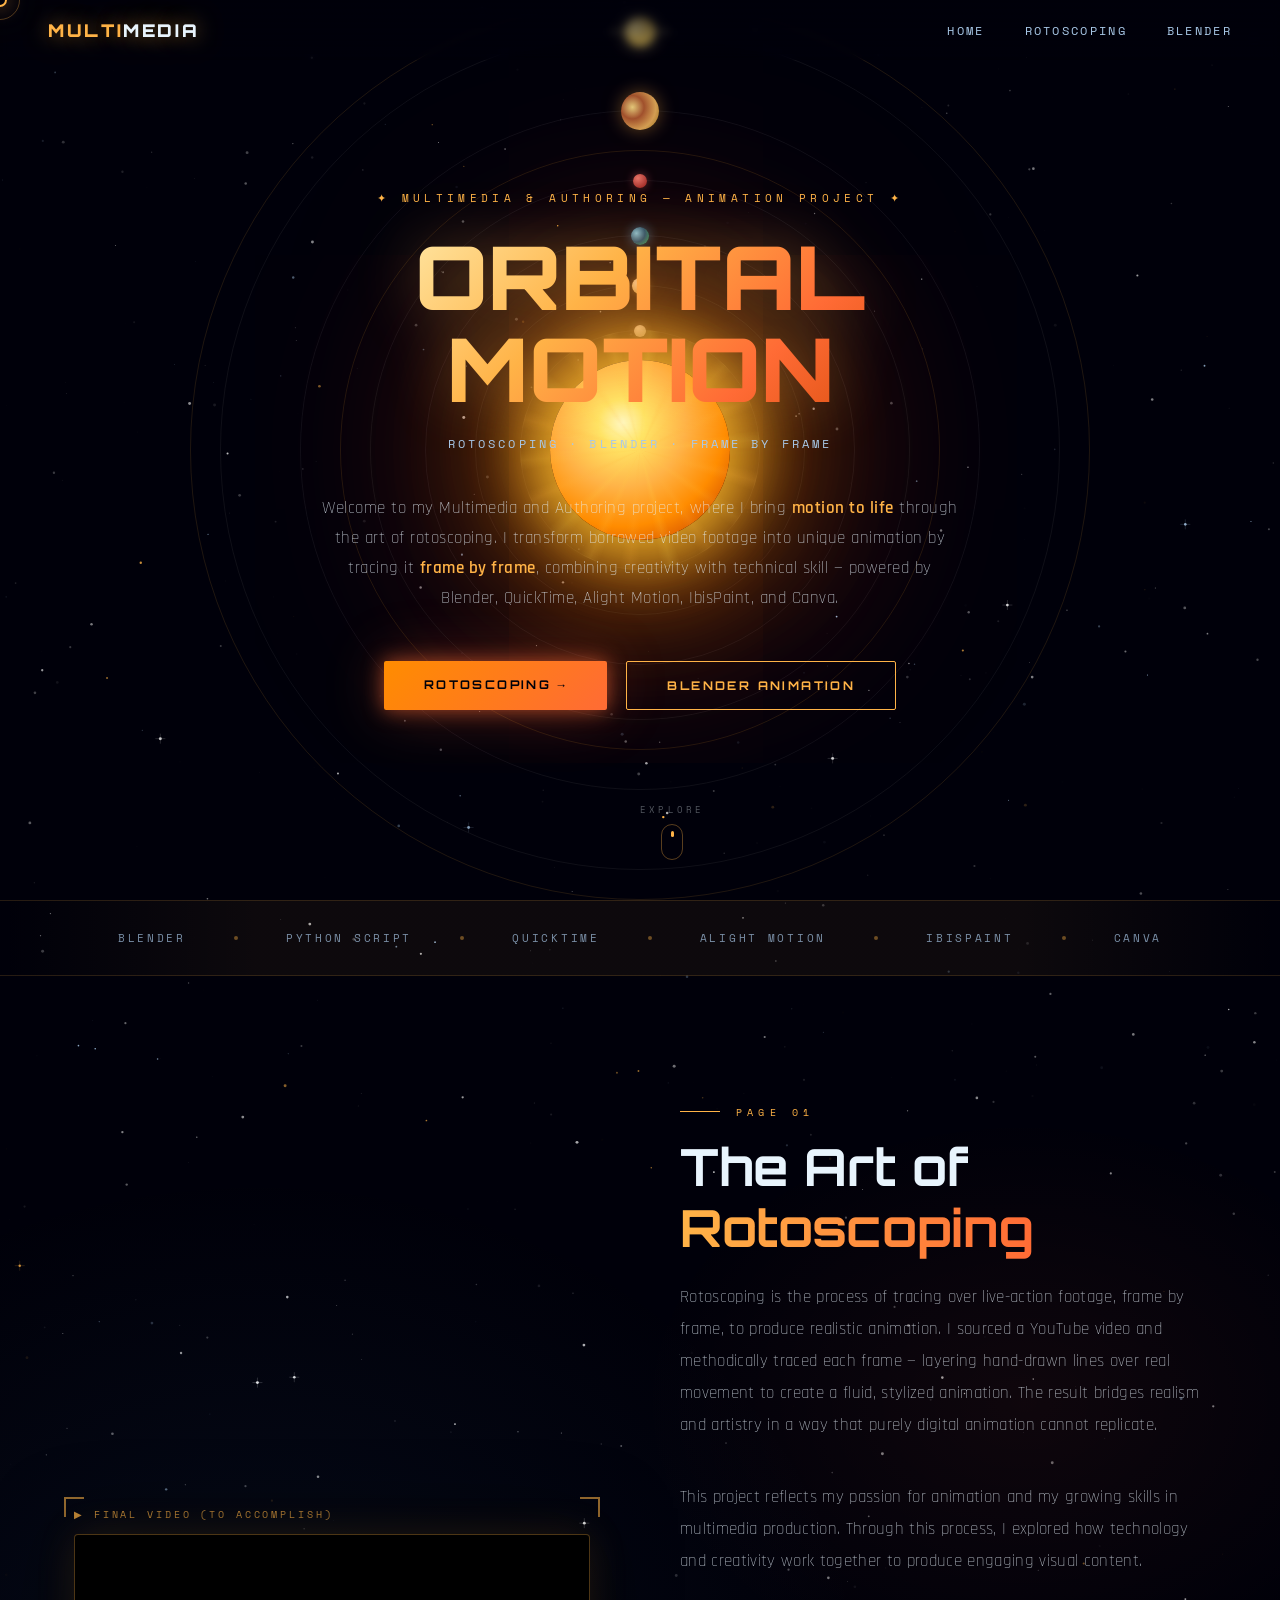
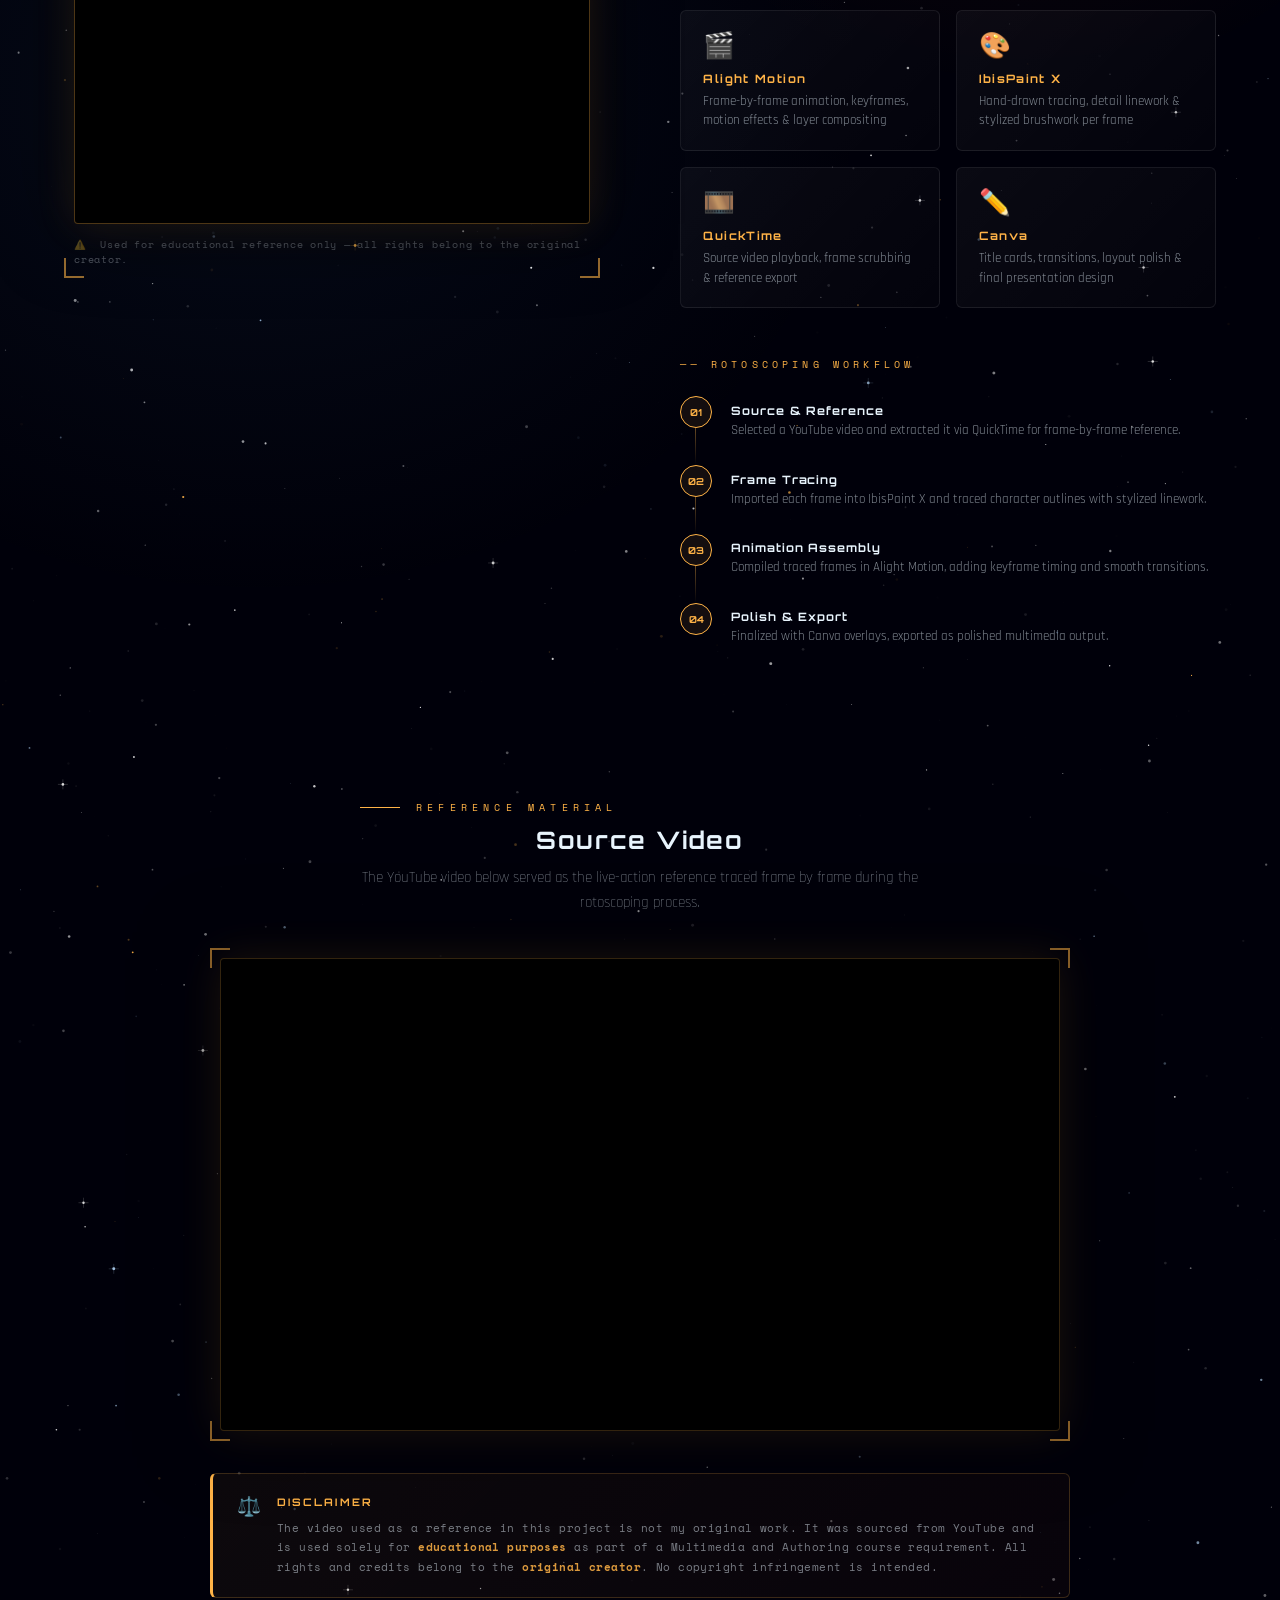
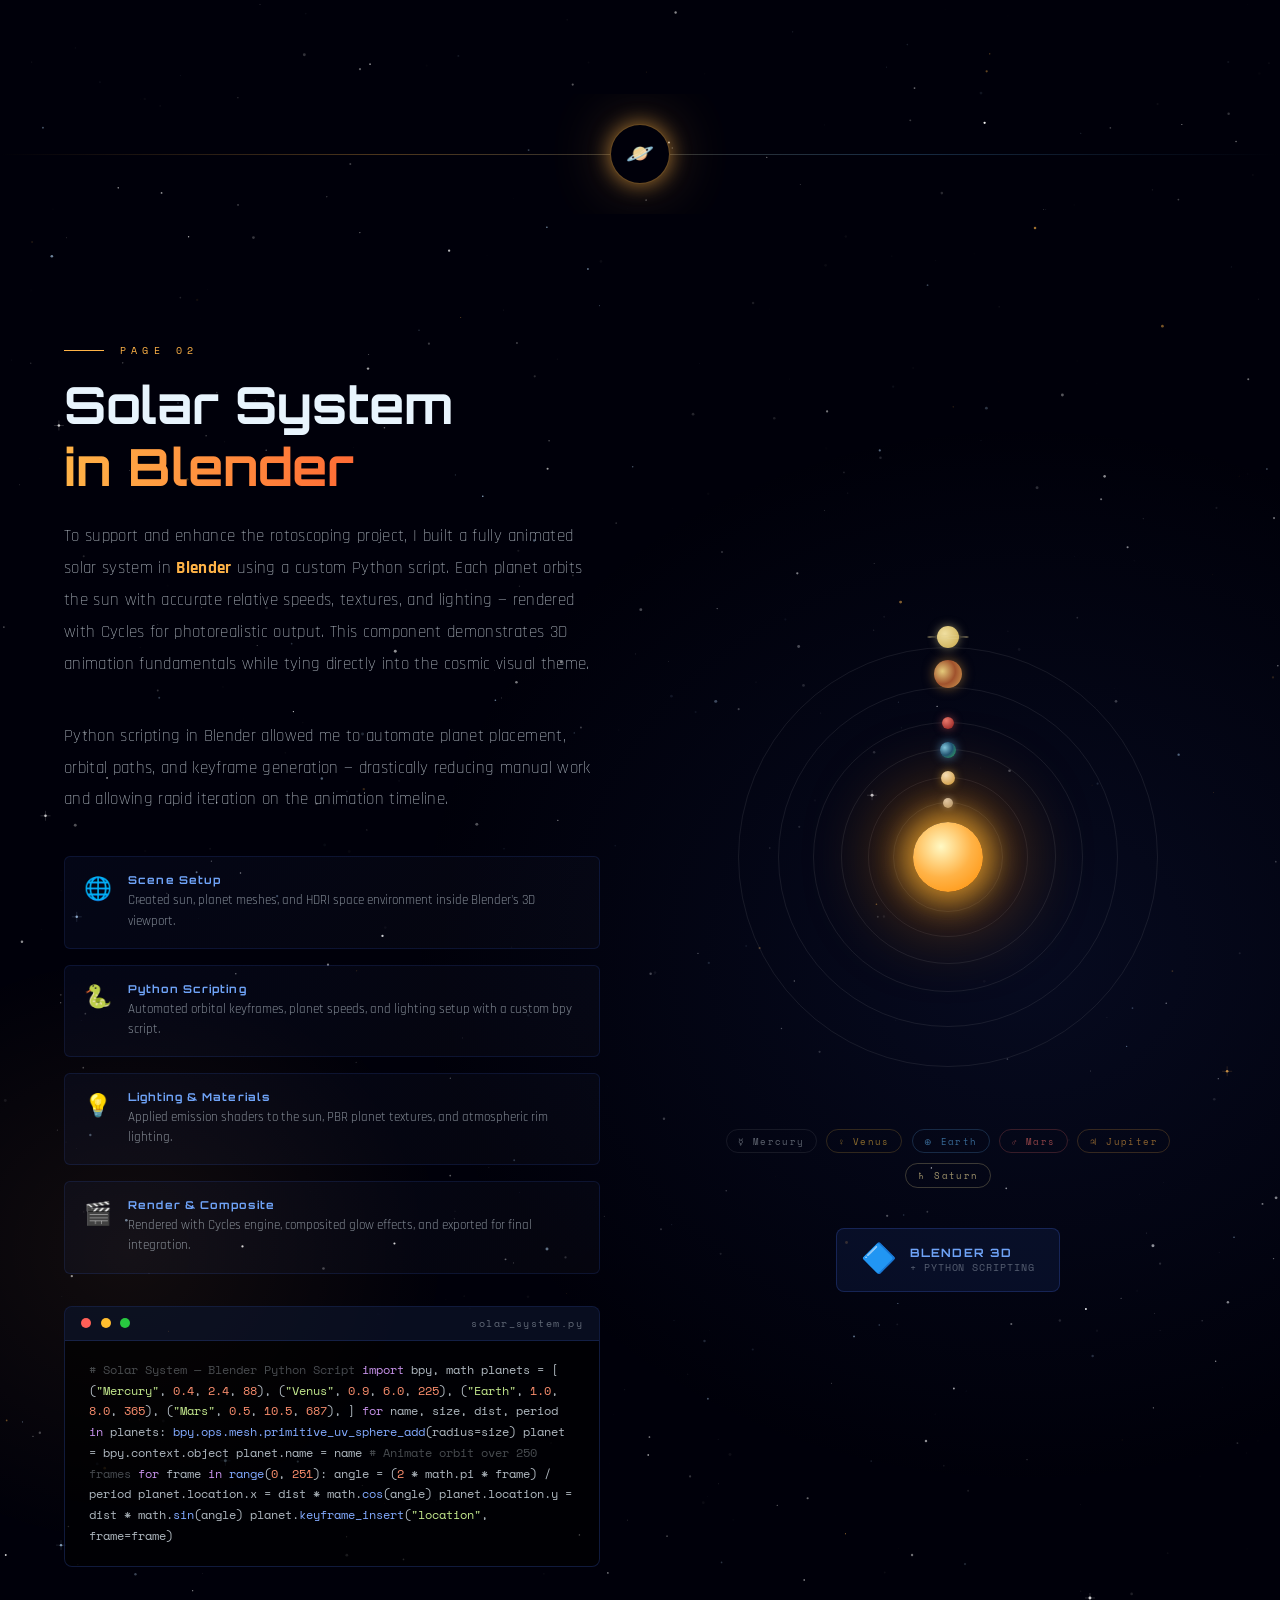
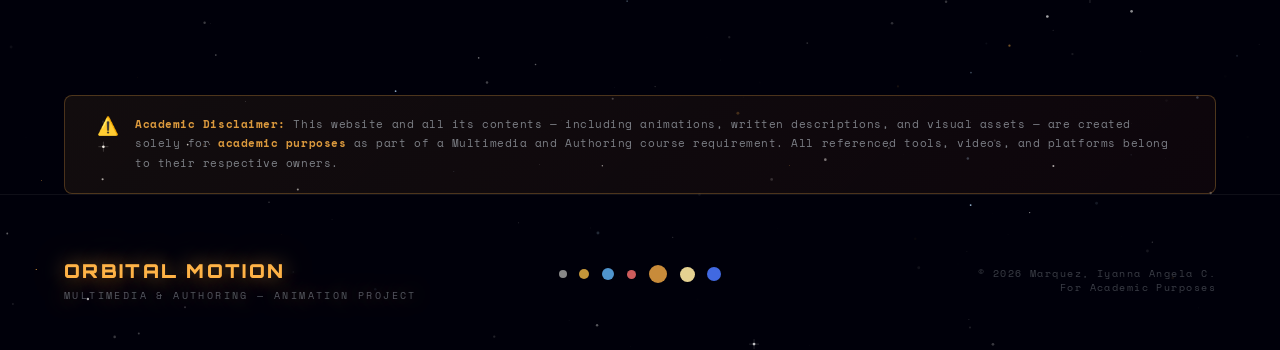
==== index.html @ 94818b14 "Update index.html" ====
<!DOCTYPE html>
<html lang="en">
<head>
<meta charset="UTF-8" />
<meta name="viewport" content="width=device-width, initial-scale=1.0"/>
<title>Rotoscoping and Solar System</title>
<link href="https://fonts.googleapis.com/css2?family=Orbitron:wght@400;700;900&family=Space+Mono:ital,wght@0,400;0,700;1,400&family=Rajdhani:wght@300;400;600&display=swap" rel="stylesheet"/>
<style>
  :root {
    --void: #00000a;
    --nebula-deep: #050510;
    --nebula-mid: #0a0a2e;
    --solar-gold: #ffb347;
    --solar-amber: #ff8c00;
    --solar-corona: #ffe566;
    --plasma: #ff6b35;
    --starlight: #e8f4fd;
    --stardust: #a8c8e8;
    --mercury: #b5b5b5;
    --venus: #e8cda0;
    --earth: #4f94cd;
    --mars: #cd5c5c;
    --jupiter: #c88b3a;
    --saturn: #e4d191;
    --neptune: #4169e1;
    --glow-gold: 0 0 20px rgba(255,179,71,0.6), 0 0 60px rgba(255,179,71,0.3);
    --glow-blue: 0 0 20px rgba(79,148,205,0.6), 0 0 60px rgba(79,148,205,0.2);
    --glow-plasma: 0 0 20px rgba(255,107,53,0.6), 0 0 60px rgba(255,107,53,0.3);
  }

  *, *::before, *::after { box-sizing: border-box; margin: 0; padding: 0; }

  html { scroll-behavior: smooth; }

  body {
    font-family: 'Rajdhani', sans-serif;
    background: var(--void);
    color: var(--starlight);
    overflow-x: hidden;
    cursor: none;
  }

  /* ─── CUSTOM CURSOR ─── */
  #cursor {
    width: 14px; height: 14px;
    border: 2px solid var(--solar-gold);
    border-radius: 50%;
    position: fixed; top: 0; left: 0;
    pointer-events: none; z-index: 9999;
    transform: translate(-50%,-50%);
    transition: transform 0.1s ease, background 0.2s;
    box-shadow: var(--glow-gold);
  }
  #cursor-trail {
    width: 40px; height: 40px;
    border: 1px solid rgba(255,179,71,0.3);
    border-radius: 50%;
    position: fixed; top: 0; left: 0;
    pointer-events: none; z-index: 9998;
    transform: translate(-50%,-50%);
    transition: top 0.15s ease, left 0.15s ease;
  }

  /* ─── STARFIELD CANVAS ─── */
  #starfield {
    position: fixed; inset: 0;
    z-index: 0; pointer-events: none;
  }

  /* ─── NAVIGATION ─── */
  nav {
    position: fixed; top: 0; left: 0; right: 0;
    z-index: 1000;
    display: flex; align-items: center; justify-content: space-between;
    padding: 1.2rem 3rem;
    background: linear-gradient(to bottom, rgba(0,0,10,0.95), transparent);
    backdrop-filter: blur(4px);
  }
  .nav-logo {
    font-family: 'Orbitron', monospace;
    font-size: 1.1rem; font-weight: 900;
    color: var(--solar-gold);
    letter-spacing: 0.15em;
    text-shadow: var(--glow-gold);
    text-decoration: none;
  }
  .nav-logo span { color: var(--starlight); }
  .nav-links { display: flex; gap: 2.5rem; list-style: none; }
  .nav-links a {
    font-family: 'Space Mono', monospace;
    font-size: 0.72rem; letter-spacing: 0.2em;
    text-transform: uppercase;
    color: var(--stardust);
    text-decoration: none;
    position: relative;
    transition: color 0.3s;
  }
  .nav-links a::after {
    content: '';
    position: absolute; bottom: -4px; left: 0; right: 0;
    height: 1px; background: var(--solar-gold);
    transform: scaleX(0); transform-origin: left;
    transition: transform 0.3s ease;
  }
  .nav-links a:hover { color: var(--solar-gold); }
  .nav-links a:hover::after { transform: scaleX(1); }

  /* ─── ORBIT DECORATION ─── */
  .orbit-ring {
    position: absolute;
    border: 1px solid rgba(255,179,71,0.12);
    border-radius: 50%;
    animation: orbit-spin linear infinite;
    pointer-events: none;
  }
  @keyframes orbit-spin { to { transform: rotate(360deg); } }

  /* ─── HERO / PAGE 1 ─── */
  #home {
    position: relative;
    min-height: 100vh;
    display: flex; align-items: center; justify-content: center;
    overflow: hidden;
    z-index: 1;
  }

  .solar-scene {
    position: absolute; inset: 0;
    display: flex; align-items: center; justify-content: center;
    pointer-events: none;
  }

  /* THE SUN */
  .sun {
    position: absolute;
    width: 180px; height: 180px;
    background: radial-gradient(circle at 40% 35%,
      #fff9c4 0%, #ffe566 15%, #ffb347 40%, #ff8c00 65%, #cc4400 90%);
    border-radius: 50%;
    box-shadow:
      0 0 60px 20px rgba(255,200,50,0.8),
      0 0 120px 40px rgba(255,140,0,0.5),
      0 0 200px 80px rgba(255,100,0,0.3),
      0 0 350px 120px rgba(200,60,0,0.15);
    animation: sun-pulse 4s ease-in-out infinite;
    z-index: 2;
  }
  @keyframes sun-pulse {
    0%,100% { box-shadow: 0 0 60px 20px rgba(255,200,50,0.8), 0 0 120px 40px rgba(255,140,0,0.5), 0 0 200px 80px rgba(255,100,0,0.3), 0 0 350px 120px rgba(200,60,0,0.15); transform: scale(1); }
    50% { box-shadow: 0 0 80px 30px rgba(255,210,60,0.9), 0 0 160px 60px rgba(255,150,0,0.6), 0 0 280px 100px rgba(255,110,0,0.35), 0 0 450px 150px rgba(200,70,0,0.18); transform: scale(1.03); }
  }

  /* CORONA RAYS */
  .sun::before {
    content: '';
    position: absolute; inset: -30px;
    background: conic-gradient(
      from 0deg,
      transparent 0deg, rgba(255,220,80,0.15) 5deg, transparent 10deg,
      transparent 20deg, rgba(255,180,60,0.12) 25deg, transparent 30deg,
      transparent 40deg, rgba(255,200,70,0.1) 45deg, transparent 50deg,
      transparent 60deg, rgba(255,180,60,0.13) 65deg, transparent 70deg,
      transparent 80deg, rgba(255,220,80,0.11) 85deg, transparent 90deg,
      transparent 100deg, rgba(255,180,60,0.14) 105deg, transparent 110deg,
      transparent 120deg, rgba(255,200,70,0.1) 125deg, transparent 130deg,
      transparent 140deg, rgba(255,180,60,0.12) 145deg, transparent 150deg,
      transparent 160deg, rgba(255,220,80,0.13) 165deg, transparent 170deg,
      transparent 180deg, rgba(255,180,60,0.11) 185deg, transparent 190deg,
      transparent 200deg, rgba(255,200,70,0.14) 205deg, transparent 210deg,
      transparent 220deg, rgba(255,220,80,0.1) 225deg, transparent 230deg,
      transparent 240deg, rgba(255,180,60,0.13) 245deg, transparent 250deg,
      transparent 260deg, rgba(255,200,70,0.12) 265deg, transparent 270deg,
      transparent 280deg, rgba(255,180,60,0.11) 285deg, transparent 290deg,
      transparent 300deg, rgba(255,220,80,0.14) 305deg, transparent 310deg,
      transparent 320deg, rgba(255,180,60,0.1) 325deg, transparent 330deg,
      transparent 340deg, rgba(255,200,70,0.13) 345deg, transparent 350deg,
      transparent 360deg
    );
    border-radius: 50%;
    animation: corona-spin 30s linear infinite;
  }
  @keyframes corona-spin { to { transform: rotate(360deg); } }

  /* PLANET ORBITS */
  .planet-orbit {
    position: absolute;
    border: 1px solid rgba(255,255,255,0.06);
    border-radius: 50%;
    animation: orbit-spin linear infinite;
    display: flex; align-items: flex-start; justify-content: center;
  }
  .planet {
    width: 18px; height: 18px;
    border-radius: 50%;
    margin-top: -9px;
    position: relative;
  }
  .p-mercury { width: 240px; height: 240px; animation-duration: 8s; }
  .p-mercury .planet { background: radial-gradient(circle at 35% 30%, #d8d8d8, #888); box-shadow: 0 0 8px rgba(200,200,200,0.4); width: 12px; height: 12px; margin-top: -6px; }
  .p-venus   { width: 330px; height: 330px; animation-duration: 20s; }
  .p-venus .planet { background: radial-gradient(circle at 35% 30%, #f5e6c8, #c4963a); box-shadow: 0 0 10px rgba(228,174,60,0.5); width: 16px; height: 16px; margin-top: -8px; }
  .p-earth   { width: 430px; height: 430px; animation-duration: 36s; }
  .p-earth .planet { background: radial-gradient(circle at 30% 35%, #7ec8e3, #1a5276, #27ae60); box-shadow: 0 0 12px rgba(79,148,205,0.6); width: 18px; height: 18px; margin-top: -9px; }
  .p-mars    { width: 540px; height: 540px; animation-duration: 68s; }
  .p-mars .planet { background: radial-gradient(circle at 35% 30%, #e8786d, #8b1a1a); box-shadow: 0 0 10px rgba(205,92,92,0.5); width: 14px; height: 14px; margin-top: -7px; }
  .p-jupiter { width: 680px; height: 680px; animation-duration: 150s; }
  .p-jupiter .planet { background: radial-gradient(circle at 30% 40%, #e4c97a, #a0522d, #d4a054, #8b6914); box-shadow: 0 0 18px rgba(200,139,58,0.5); width: 38px; height: 38px; margin-top: -19px; }
  .p-saturn  { width: 840px; height: 840px; animation-duration: 370s; }
  .p-saturn .planet { background: radial-gradient(circle at 35% 35%, #f0dfa0, #c8a84b, #d4b85a); box-shadow: 0 0 15px rgba(228,209,145,0.5); width: 30px; height: 30px; margin-top: -15px; }
  /* Saturn ring */
  .p-saturn .planet::after {
    content: '';
    position: absolute; top: 50%; left: 50%;
    width: 60px; height: 12px;
    border: 3px solid rgba(228,209,145,0.6);
    border-radius: 50%;
    transform: translate(-50%, -50%) rotateX(70deg);
  }

  /* ─── HERO TEXT ─── */
  .hero-content {
    position: relative; z-index: 10;
    text-align: center;
    padding: 2rem;
    max-width: 800px;
  }
  .hero-eyebrow {
    font-family: 'Space Mono', monospace;
    font-size: 0.68rem; letter-spacing: 0.4em;
    color: var(--solar-gold);
    text-transform: uppercase;
    margin-bottom: 1.5rem;
    opacity: 0;
    animation: fadeUp 0.8s ease 0.3s forwards;
  }
  .hero-title {
    font-family: 'Orbitron', monospace;
    font-size: clamp(2.8rem, 7vw, 5.5rem);
    font-weight: 900;
    line-height: 1.05;
    background: linear-gradient(135deg, #fff9c4 0%, var(--solar-gold) 40%, var(--plasma) 70%, #cc4400 100%);
    -webkit-background-clip: text; -webkit-text-fill-color: transparent;
    background-clip: text;
    margin-bottom: 1.2rem;
    opacity: 0;
    animation: fadeUp 0.8s ease 0.5s forwards;
    text-shadow: none;
    filter: drop-shadow(0 0 30px rgba(255,179,71,0.4));
  }
  .hero-subtitle {
    font-family: 'Space Mono', monospace;
    font-size: 0.78rem; letter-spacing: 0.25em;
    color: var(--stardust);
    text-transform: uppercase;
    margin-bottom: 2.5rem;
    opacity: 0;
    animation: fadeUp 0.8s ease 0.7s forwards;
  }
  .hero-intro {
    font-size: 1.05rem; line-height: 1.8;
    color: rgba(232, 244, 253, 0.82);
    max-width: 640px; margin: 0 auto 3rem;
    opacity: 0;
    animation: fadeUp 0.8s ease 0.9s forwards;
    font-weight: 300;
    letter-spacing: 0.03em;
  }
  .hero-intro strong { color: var(--solar-gold); font-weight: 600; }

  .hero-cta {
    display: flex; gap: 1.2rem; justify-content: center; flex-wrap: wrap;
    opacity: 0;
    animation: fadeUp 0.8s ease 1.1s forwards;
  }
  .btn-primary {
    font-family: 'Orbitron', monospace;
    font-size: 0.75rem; letter-spacing: 0.2em;
    padding: 1rem 2.5rem;
    background: linear-gradient(135deg, var(--solar-amber), var(--plasma));
    color: var(--void);
    text-decoration: none;
    border-radius: 2px;
    font-weight: 700;
    text-transform: uppercase;
    transition: all 0.3s ease;
    box-shadow: var(--glow-plasma);
    position: relative; overflow: hidden;
  }
  .btn-primary::before {
    content: '';
    position: absolute; inset: 0;
    background: linear-gradient(135deg, #fff 0%, transparent 50%);
    opacity: 0;
    transition: opacity 0.3s;
  }
  .btn-primary:hover { transform: translateY(-2px) scale(1.03); box-shadow: 0 0 40px rgba(255,107,53,0.8), 0 0 80px rgba(255,107,53,0.4); }
  .btn-primary:hover::before { opacity: 0.15; }

  .btn-outline {
    font-family: 'Orbitron', monospace;
    font-size: 0.75rem; letter-spacing: 0.2em;
    padding: 1rem 2.5rem;
    border: 1px solid var(--solar-gold);
    color: var(--solar-gold);
    text-decoration: none;
    border-radius: 2px;
    font-weight: 700;
    text-transform: uppercase;
    transition: all 0.3s ease;
    position: relative; overflow: hidden;
  }
  .btn-outline:hover {
    background: rgba(255,179,71,0.1);
    box-shadow: var(--glow-gold);
    transform: translateY(-2px);
  }

  @keyframes fadeUp {
    from { opacity: 0; transform: translateY(30px); }
    to { opacity: 1; transform: translateY(0); }
  }

  /* ─── TOOLS STRIP ─── */
  .tools-strip {
    position: relative; z-index: 5;
    background: linear-gradient(to right, transparent, rgba(255,179,71,0.05) 20%, rgba(255,179,71,0.05) 80%, transparent);
    border-top: 1px solid rgba(255,179,71,0.15);
    border-bottom: 1px solid rgba(255,179,71,0.15);
    padding: 1.8rem 3rem;
    display: flex; align-items: center; justify-content: center; gap: 3rem;
    overflow: hidden;
  }
  .tool-tag {
    font-family: 'Space Mono', monospace;
    font-size: 0.68rem; letter-spacing: 0.25em;
    color: var(--stardust);
    text-transform: uppercase;
    white-space: nowrap;
    opacity: 0.7;
    transition: opacity 0.3s, color 0.3s;
  }
  .tool-tag:hover { opacity: 1; color: var(--solar-gold); }
  .tool-sep { width: 4px; height: 4px; background: var(--solar-gold); border-radius: 50%; opacity: 0.4; flex-shrink: 0; }

  /* ─── SECTION WRAPPER ─── */
  .section {
    position: relative; z-index: 5;
    padding: 8rem 4rem;
  }
  .section-label {
    font-family: 'Space Mono', monospace;
    font-size: 0.65rem; letter-spacing: 0.5em;
    color: var(--solar-gold);
    text-transform: uppercase;
    margin-bottom: 1rem;
    display: flex; align-items: center; gap: 1rem;
  }
  .section-label::before {
    content: '';
    display: inline-block;
    width: 40px; height: 1px;
    background: var(--solar-gold);
  }
  .section-title {
    font-family: 'Orbitron', monospace;
    font-size: clamp(1.8rem, 4vw, 3.2rem);
    font-weight: 700;
    color: var(--starlight);
    margin-bottom: 1.5rem;
    line-height: 1.2;
  }
  .section-title em {
    font-style: normal;
    background: linear-gradient(90deg, var(--solar-gold), var(--plasma));
    -webkit-background-clip: text; -webkit-text-fill-color: transparent;
    background-clip: text;
  }

  /* ─── PAGE 1: ROTOSCOPING ─── */
  #rotoscoping {
    background: radial-gradient(ellipse 80% 60% at 20% 50%, rgba(79,148,205,0.08) 0%, transparent 60%),
                radial-gradient(ellipse 60% 40% at 80% 30%, rgba(255,107,53,0.06) 0%, transparent 50%);
  }
  .roto-grid {
    display: grid;
    grid-template-columns: 1fr 1fr;
    gap: 5rem;
    align-items: center;
    max-width: 1300px; margin: 0 auto;
  }
  .roto-visual {
    position: relative;
  }
  .frame-stack {
    position: relative;
    width: 100%; aspect-ratio: 4/3;
  }
  .frame {
    position: absolute;
    border: 1px solid rgba(255,179,71,0.3);
    border-radius: 4px;
    background: linear-gradient(135deg, rgba(10,10,46,0.9), rgba(5,5,20,0.95));
    overflow: hidden;
  }
  .frame-1 { inset: 0; z-index: 3; }
  .frame-2 { top: -12px; left: 12px; right: -12px; bottom: 12px; z-index: 2; opacity: 0.5; background: rgba(79,148,205,0.06); border-color: rgba(79,148,205,0.2); }
  .frame-3 { top: -24px; left: 24px; right: -24px; bottom: 24px; z-index: 1; opacity: 0.25; background: rgba(255,107,53,0.04); border-color: rgba(255,107,53,0.15); }

  /* Animated figure in frame */
  .figure-canvas {
    width: 100%; height: 100%;
    display: flex; align-items: center; justify-content: center;
    position: relative;
  }
  .figure-canvas svg { width: 60%; height: 60%; }

  .frame-counter {
    position: absolute; bottom: 12px; left: 12px;
    font-family: 'Space Mono', monospace;
    font-size: 0.6rem; letter-spacing: 0.2em;
    color: var(--solar-gold);
    opacity: 0.7;
  }
  .frame-counter span { color: var(--starlight); }

  .scanline {
    position: absolute; inset: 0;
    background: repeating-linear-gradient(
      to bottom,
      transparent 0px, transparent 3px,
      rgba(0,0,0,0.08) 3px, rgba(0,0,0,0.08) 4px
    );
    pointer-events: none; z-index: 10;
  }
  .glow-line {
    position: absolute; left: 0; right: 0; height: 2px;
    background: linear-gradient(to right, transparent, rgba(255,179,71,0.4), transparent);
    animation: scan 3s linear infinite;
    z-index: 11;
  }
  @keyframes scan {
    from { top: 0; opacity: 0.7; }
    to { top: 100%; opacity: 0.2; }
  }

  /* ROTO VIDEO EMBED */
  .roto-video-wrap {
    position: relative;
    width: 100%;
    padding: 10px;
  }
  .roto-label-tag {
    font-family: 'Space Mono', monospace;
    font-size: 0.6rem; letter-spacing: 0.3em;
    color: var(--solar-gold);
    text-transform: uppercase;
    margin-bottom: 0.8rem;
    opacity: 0.8;
  }
  .roto-embed-box {
    position: relative;
    width: 100%; aspect-ratio: 16/9;
    border-radius: 4px;
    overflow: hidden;
    border: 1px solid rgba(255,179,71,0.3);
    box-shadow: 0 0 40px rgba(255,179,71,0.12), 0 0 80px rgba(0,0,0,0.7);
    background: #000;
  }
  .roto-embed-box iframe {
    position: absolute; inset: 0;
    width: 100%; height: 100%;
  }
  .roto-video-note {
    margin-top: 0.8rem;
    font-family: 'Space Mono', monospace;
    font-size: 0.6rem; letter-spacing: 0.08em;
    color: rgba(232,244,253,0.35);
    line-height: 1.6;
  }

  .roto-info { }
  .roto-desc {
    font-size: 1.05rem; line-height: 1.9;
    color: rgba(232,244,253,0.78);
    margin-bottom: 2.5rem;
    font-weight: 300;
    letter-spacing: 0.02em;
  }

  /* APP CARDS */
  .app-cards {
    display: grid;
    grid-template-columns: 1fr 1fr;
    gap: 1rem;
    margin-bottom: 2rem;
  }
  .app-card {
    background: linear-gradient(135deg, rgba(255,255,255,0.04), rgba(255,255,255,0.01));
    border: 1px solid rgba(255,255,255,0.08);
    border-radius: 6px;
    padding: 1.2rem 1.4rem;
    transition: all 0.35s ease;
    position: relative; overflow: hidden;
  }
  .app-card::before {
    content: '';
    position: absolute; top: 0; left: 0; right: 0;
    height: 2px;
    transition: opacity 0.3s;
    opacity: 0;
  }
  .app-card.c-alight::before { background: linear-gradient(to right, #ff6b9d, #ff8c42); }
  .app-card.c-ibis::before  { background: linear-gradient(to right, #6c63ff, #a855f7); }
  .app-card.c-qt::before    { background: linear-gradient(to right, #00c9ff, #4f94cd); }
  .app-card.c-canva::before { background: linear-gradient(to right, #00c4cc, #7c4dff); }
  .app-card:hover { border-color: rgba(255,179,71,0.3); transform: translateY(-3px); background: rgba(255,179,71,0.04); }
  .app-card:hover::before { opacity: 1; }
  .app-icon {
    font-size: 1.6rem; margin-bottom: 0.5rem;
    display: block;
  }
  .app-name {
    font-family: 'Orbitron', monospace;
    font-size: 0.72rem; font-weight: 700;
    color: var(--solar-gold);
    letter-spacing: 0.12em;
    margin-bottom: 0.35rem;
  }
  .app-role {
    font-size: 0.82rem; color: rgba(232,244,253,0.55);
    line-height: 1.5;
  }

  /* PROCESS TIMELINE */
  .process-timeline {
    margin-top: 3rem;
  }
  .timeline-title {
    font-family: 'Space Mono', monospace;
    font-size: 0.65rem; letter-spacing: 0.4em;
    color: var(--solar-gold); text-transform: uppercase;
    margin-bottom: 1.5rem;
  }
  .timeline-steps {
    display: flex; flex-direction: column; gap: 0;
  }
  .t-step {
    display: flex; gap: 1.2rem; align-items: flex-start;
    padding-bottom: 1.5rem;
    position: relative;
  }
  .t-step::before {
    content: '';
    position: absolute; left: 15px; top: 32px; bottom: 0;
    width: 1px;
    background: linear-gradient(to bottom, rgba(255,179,71,0.4), transparent);
  }
  .t-step:last-child::before { display: none; }
  .t-num {
    width: 32px; height: 32px; flex-shrink: 0;
    border: 1px solid var(--solar-gold);
    border-radius: 50%;
    display: flex; align-items: center; justify-content: center;
    font-family: 'Orbitron', monospace;
    font-size: 0.6rem; font-weight: 700;
    color: var(--solar-gold);
    background: rgba(255,179,71,0.08);
  }
  .t-body { padding-top: 0.4rem; }
  .t-label {
    font-family: 'Orbitron', monospace;
    font-size: 0.72rem; font-weight: 700;
    color: var(--starlight);
    letter-spacing: 0.08em;
    margin-bottom: 0.2rem;
  }
  .t-detail { font-size: 0.84rem; color: rgba(232,244,253,0.55); line-height: 1.5; }

  /* ─── DIVIDER ─── */
  .cosmic-divider {
    position: relative; z-index: 5;
    height: 120px;
    display: flex; align-items: center;
    overflow: hidden;
  }
  .cosmic-divider::before {
    content: '';
    position: absolute; left: 0; right: 0;
    height: 1px;
    background: linear-gradient(to right, transparent, rgba(255,179,71,0.3) 30%, rgba(79,148,205,0.3) 70%, transparent);
  }
  .cosmic-divider-icon {
    position: absolute; left: 50%;
    transform: translateX(-50%);
    width: 60px; height: 60px;
    border: 1px solid rgba(255,179,71,0.4);
    border-radius: 50%;
    display: flex; align-items: center; justify-content: center;
    background: var(--void);
    font-size: 1.4rem;
    box-shadow: var(--glow-gold);
    animation: pulse-ring 3s ease-in-out infinite;
  }
  @keyframes pulse-ring {
    0%,100% { box-shadow: var(--glow-gold); }
    50% { box-shadow: 0 0 30px rgba(255,179,71,0.8), 0 0 80px rgba(255,179,71,0.4); }
  }

  /* ─── PAGE 2: BLENDER / SOLAR ANIMATION ─── */
  #blender {
    background: radial-gradient(ellipse 80% 60% at 80% 50%, rgba(65,105,225,0.1) 0%, transparent 60%),
                radial-gradient(ellipse 50% 40% at 10% 70%, rgba(255,179,71,0.07) 0%, transparent 50%);
  }
  .blender-grid {
    display: grid;
    grid-template-columns: 1fr 1fr;
    gap: 5rem;
    align-items: center;
    max-width: 1300px; margin: 0 auto;
  }
  .blender-info { order: 1; }
  .blender-visual { order: 2; }

  .blender-desc {
    font-size: 1.05rem; line-height: 1.9;
    color: rgba(232,244,253,0.78);
    margin-bottom: 2.5rem;
    font-weight: 300;
    letter-spacing: 0.02em;
  }

  /* MINI SOLAR SYSTEM DEMO */
  .mini-solar {
    position: relative;
    width: 100%; aspect-ratio: 1;
    max-width: 480px; margin: 0 auto;
    display: flex; align-items: center; justify-content: center;
  }
  .mini-sun {
    width: 70px; height: 70px;
    background: radial-gradient(circle at 40% 35%, #fff9c4, #ffb347, #ff8c00);
    border-radius: 50%;
    position: absolute;
    box-shadow: 0 0 30px 10px rgba(255,180,50,0.7), 0 0 80px 30px rgba(255,140,0,0.4);
    animation: sun-pulse 4s ease-in-out infinite;
    z-index: 5;
  }
  .mini-orbit {
    position: absolute;
    border: 1px solid rgba(255,255,255,0.08);
    border-radius: 50%;
    animation: orbit-spin linear infinite;
  }
  .mini-planet {
    position: absolute;
    border-radius: 50%;
    top: 0; left: 50%;
    transform: translate(-50%, -50%);
  }
  .mo-1 { width: 110px; height: 110px; animation-duration: 6s; }
  .mo-1 .mini-planet { width: 10px; height: 10px; background: radial-gradient(circle at 35% 30%, #d8d8d8, #888); box-shadow: 0 0 6px rgba(200,200,200,0.5); }
  .mo-2 { width: 160px; height: 160px; animation-duration: 14s; }
  .mo-2 .mini-planet { width: 14px; height: 14px; background: radial-gradient(circle at 35% 30%, #f5e6c8, #c4963a); box-shadow: 0 0 8px rgba(228,174,60,0.6); }
  .mo-3 { width: 215px; height: 215px; animation-duration: 24s; }
  .mo-3 .mini-planet { width: 16px; height: 16px; background: radial-gradient(circle at 30% 35%, #7ec8e3, #1a5276, #27ae60); box-shadow: 0 0 10px rgba(79,148,205,0.7); }
  .mo-4 { width: 270px; height: 270px; animation-duration: 45s; }
  .mo-4 .mini-planet { width: 12px; height: 12px; background: radial-gradient(circle at 35% 30%, #e8786d, #8b1a1a); box-shadow: 0 0 8px rgba(205,92,92,0.6); }
  .mo-5 { width: 340px; height: 340px; animation-duration: 110s; }
  .mo-5 .mini-planet { width: 28px; height: 28px; background: radial-gradient(circle at 30% 40%, #e4c97a, #a0522d, #d4a054); box-shadow: 0 0 12px rgba(200,139,58,0.6); margin-top: -14px; }
  .mo-6 { width: 420px; height: 420px; animation-duration: 280s; }
  .mo-6 .mini-planet {
    width: 22px; height: 22px;
    background: radial-gradient(circle at 35% 35%, #f0dfa0, #c8a84b);
    box-shadow: 0 0 10px rgba(228,209,145,0.5);
    margin-top: -11px;
  }
  .mo-6 .mini-planet::after {
    content: '';
    position: absolute; top: 50%; left: 50%;
    width: 42px; height: 9px;
    border: 2px solid rgba(228,209,145,0.5);
    border-radius: 50%;
    transform: translate(-50%, -50%) rotateX(70deg);
  }

  /* BLENDER STEPS */
  .blender-steps {
    display: flex; flex-direction: column; gap: 1rem;
    margin-top: 2.5rem;
  }
  .b-step {
    display: flex; gap: 1rem; align-items: flex-start;
    background: linear-gradient(135deg, rgba(65,105,225,0.06), rgba(255,255,255,0.02));
    border: 1px solid rgba(65,105,225,0.15);
    border-radius: 6px;
    padding: 1rem 1.2rem;
    transition: all 0.3s;
  }
  .b-step:hover {
    border-color: rgba(65,105,225,0.4);
    background: rgba(65,105,225,0.1);
    transform: translateX(6px);
  }
  .b-icon { font-size: 1.4rem; flex-shrink: 0; margin-top: 0.1rem; }
  .b-label {
    font-family: 'Orbitron', monospace;
    font-size: 0.68rem; font-weight: 700;
    color: #6fa3f7;
    letter-spacing: 0.1em;
    margin-bottom: 0.25rem;
  }
  .b-detail { font-size: 0.84rem; color: rgba(232,244,253,0.55); line-height: 1.5; }

  /* CODE BLOCK */
  .code-block {
    margin-top: 2rem;
    background: rgba(0,0,0,0.6);
    border: 1px solid rgba(65,105,225,0.25);
    border-radius: 8px;
    overflow: hidden;
  }
  .code-header {
    background: rgba(65,105,225,0.12);
    border-bottom: 1px solid rgba(65,105,225,0.2);
    padding: 0.6rem 1rem;
    display: flex; align-items: center; gap: 0.6rem;
  }
  .code-dot { width: 10px; height: 10px; border-radius: 50%; }
  .code-dot.r { background: #ff5f57; }
  .code-dot.y { background: #ffbd2e; }
  .code-dot.g { background: #28c840; }
  .code-filename {
    font-family: 'Space Mono', monospace;
    font-size: 0.6rem; letter-spacing: 0.15em;
    color: rgba(232,244,253,0.4);
    margin-left: auto;
  }
  .code-body {
    padding: 1.2rem 1.5rem;
    font-family: 'Space Mono', monospace;
    font-size: 0.72rem;
    line-height: 1.8;
    color: rgba(232,244,253,0.75);
    overflow-x: auto;
  }
  .code-body .c-kw  { color: #c792ea; }
  .code-body .c-fn  { color: #82aaff; }
  .code-body .c-str { color: #c3e88d; }
  .code-body .c-cm  { color: rgba(232,244,253,0.3); }
  .code-body .c-num { color: #f78c6c; }

  /* ─── FOOTER ─── */
  footer {
    position: relative; z-index: 5;
    border-top: 1px solid rgba(255,255,255,0.06);
    padding: 4rem 4rem 3rem;
    display: grid;
    grid-template-columns: 1fr auto 1fr;
    align-items: center;
    gap: 2rem;
  }
  .footer-brand {
    font-family: 'Orbitron', monospace;
    font-size: 1.2rem; font-weight: 900;
    color: var(--solar-gold);
    letter-spacing: 0.12em;
    text-shadow: var(--glow-gold);
  }
  .footer-brand small {
    display: block;
    font-family: 'Space Mono', monospace;
    font-size: 0.6rem; letter-spacing: 0.25em;
    color: rgba(232,244,253,0.35);
    margin-top: 0.35rem;
    text-transform: uppercase;
    font-weight: 400;
  }
  .footer-center { text-align: center; }
  .footer-planet-row {
    display: flex; gap: 0.8rem; justify-content: center; align-items: center;
    margin-bottom: 0.8rem;
  }
  .fp { width: 10px; height: 10px; border-radius: 50%; }
  .footer-copy {
    font-family: 'Space Mono', monospace;
    font-size: 0.6rem; letter-spacing: 0.15em;
    color: rgba(232,244,253,0.25);
    text-align: right;
  }

  /* ─── SCROLL INDICATOR ─── */
  .scroll-indicator {
    position: absolute; bottom: 2.5rem; left: 50%;
    transform: translateX(-50%);
    display: flex; flex-direction: column;
    align-items: center; gap: 0.5rem;
    animation: fadeUp 1s ease 1.5s both;
    z-index: 10;
    text-decoration: none;
  }
  .scroll-text {
    font-family: 'Space Mono', monospace;
    font-size: 0.58rem; letter-spacing: 0.35em;
    color: rgba(232,244,253,0.35); text-transform: uppercase;
  }
  .scroll-mouse {
    width: 22px; height: 36px;
    border: 1px solid rgba(255,179,71,0.35);
    border-radius: 11px;
    display: flex; justify-content: center; padding-top: 6px;
  }
  .scroll-wheel {
    width: 3px; height: 6px;
    background: var(--solar-gold);
    border-radius: 2px;
    animation: scroll-bounce 2s ease-in-out infinite;
  }
  @keyframes scroll-bounce {
    0%,100% { transform: translateY(0); opacity: 1; }
    50% { transform: translateY(10px); opacity: 0.3; }
  }

  /* ─── REFERENCE VIDEO SECTION ─── */
  .ref-video-section {
    position: relative; z-index: 5;
    padding: 0 4rem 6rem;
  }
  .ref-video-inner {
    max-width: 860px; margin: 0 auto;
    display: flex; flex-direction: column; align-items: center; gap: 2rem;
    text-align: center;
  }
  .ref-video-title {
    font-family: 'Orbitron', monospace;
    font-size: 1.5rem; font-weight: 700;
    color: var(--starlight);
    letter-spacing: 0.08em;
    margin-bottom: 0.6rem;
  }
  .ref-video-sub {
    font-size: 0.95rem; color: rgba(232,244,253,0.55);
    line-height: 1.7; max-width: 560px; margin: 0 auto;
    font-weight: 300;
  }
  .ref-video-wrap {
    position: relative;
    width: 100%;
    padding: 10px;
  }
  .vcorner {
    position: absolute;
    width: 20px; height: 20px;
    border-color: var(--solar-gold);
    border-style: solid;
    opacity: 0.6;
  }
  .vc-tl { top: 0; left: 0; border-width: 2px 0 0 2px; }
  .vc-tr { top: 0; right: 0; border-width: 2px 2px 0 0; }
  .vc-bl { bottom: 0; left: 0; border-width: 0 0 2px 2px; }
  .vc-br { bottom: 0; right: 0; border-width: 0 2px 2px 0; }
  .video-embed-box {
    position: relative;
    width: 100%; aspect-ratio: 16/9;
    border-radius: 4px;
    overflow: hidden;
    border: 1px solid rgba(255,179,71,0.2);
    box-shadow: 0 0 40px rgba(255,179,71,0.1), 0 0 80px rgba(0,0,0,0.6);
    background: #000;
  }
  .video-embed-box iframe {
    position: absolute; inset: 0;
    width: 100%; height: 100%;
  }
  .video-disclaimer {
    display: flex; gap: 1rem; align-items: flex-start;
    background: linear-gradient(135deg, rgba(255,179,71,0.05), rgba(255,107,53,0.03));
    border: 1px solid rgba(255,179,71,0.2);
    border-left: 3px solid var(--solar-gold);
    border-radius: 6px;
    padding: 1.2rem 1.5rem;
    text-align: left;
    width: 100%;
  }
  .vd-icon { font-size: 1.2rem; flex-shrink: 0; margin-top: 0.1rem; }
  .vd-label {
    display: block;
    font-family: 'Orbitron', monospace;
    font-size: 0.65rem; font-weight: 700;
    letter-spacing: 0.2em; text-transform: uppercase;
    color: var(--solar-gold);
    margin-bottom: 0.4rem;
  }
  .vd-text {
    font-family: 'Space Mono', monospace;
    font-size: 0.67rem; line-height: 1.85;
    letter-spacing: 0.04em;
    color: rgba(232,244,253,0.5);
  }
  .vd-text strong { color: rgba(255,179,71,0.85); font-weight: 700; }

  /* ─── DISCLAIMER BANNER ─── */
  .disclaimer-banner {
    position: relative; z-index: 5;
    display: flex; align-items: flex-start; gap: 1rem;
    margin: 0 4rem;
    padding: 1.2rem 2rem;
    background: linear-gradient(135deg, rgba(255,179,71,0.07), rgba(255,107,53,0.05));
    border: 1px solid rgba(255,179,71,0.25);
    border-radius: 8px;
  }
  .disclaimer-icon { font-size: 1.1rem; flex-shrink: 0; margin-top: 0.1rem; }
  .disclaimer-banner p {
    font-family: 'Space Mono', monospace;
    font-size: 0.68rem; line-height: 1.8;
    letter-spacing: 0.05em;
    color: rgba(232,244,253,0.5);
  }
  .disclaimer-banner strong { color: rgba(255,179,71,0.85); font-weight: 700; }

  /* ─── RESPONSIVE ─── */
  @media (max-width: 900px) {
    nav { padding: 1rem 1.5rem; }
    .nav-links { gap: 1.5rem; }
    .section { padding: 5rem 2rem; }
    .roto-grid, .blender-grid { grid-template-columns: 1fr; gap: 3rem; }
    .blender-info { order: 2; }
    .blender-visual { order: 1; }
    .app-cards { grid-template-columns: 1fr; }
    footer { grid-template-columns: 1fr; text-align: center; }
    .footer-copy { text-align: center; }
    .disclaimer-banner { margin: 0 1.5rem; }
    .ref-video-section { padding: 0 1.5rem 4rem; }
    .tools-strip { flex-wrap: wrap; gap: 1rem 2rem; padding: 1.5rem; }
    .p-jupiter, .p-saturn { display: none; }
  }
</style>
</head>
<body>

<!-- CURSOR -->
<div id="cursor"></div>
<div id="cursor-trail"></div>

<!-- STARFIELD -->
<canvas id="starfield"></canvas>

<!-- NAVIGATION -->
<nav>
  <a href="#home" class="nav-logo">MULTI<span>MEDIA</span></a>
  <ul class="nav-links">
    <li><a href="#home">Home</a></li>
    <li><a href="#rotoscoping">Rotoscoping</a></li>
    <li><a href="#blender">Blender</a></li>
  </ul>
</nav>

<!-- ═══════════════════════════════════════════
     HERO SECTION
═══════════════════════════════════════════ -->
<section id="home">
  <!-- Solar System Background -->
  <div class="solar-scene" aria-hidden="true">
    <div class="sun"></div>
    <div class="planet-orbit p-mercury"><div class="planet"></div></div>
    <div class="planet-orbit p-venus"><div class="planet"></div></div>
    <div class="planet-orbit p-earth"><div class="planet"></div></div>
    <div class="planet-orbit p-mars"><div class="planet"></div></div>
    <div class="planet-orbit p-jupiter"><div class="planet"></div></div>
    <div class="planet-orbit p-saturn"><div class="planet"></div></div>
  </div>

  <!-- Orbit rings decoration -->
  <div class="orbit-ring" style="width:900px;height:900px;top:50%;left:50%;margin:-450px 0 0 -450px;animation-duration:120s;"></div>
  <div class="orbit-ring" style="width:600px;height:600px;top:50%;left:50%;margin:-300px 0 0 -300px;animation-duration:80s;animation-direction:reverse;"></div>

  <div class="hero-content">
    <p class="hero-eyebrow">✦ Multimedia &amp; Authoring — Animation Project ✦</p>
    <h1 class="hero-title">ORBITAL<br/>MOTION</h1>
    <p class="hero-subtitle">Rotoscoping · Blender · Frame by Frame</p>
    <p class="hero-intro">
      Welcome to my Multimedia and Authoring project, where I bring <strong>motion to life</strong> through the art of rotoscoping. I transform borrowed video footage into unique animation by tracing it <strong>frame by frame</strong>, combining creativity with technical skill — powered by Blender, QuickTime, Alight Motion, IbisPaint, and Canva.
    </p>
    <div class="hero-cta">
      <a href="#rotoscoping" class="btn-primary">Rotoscoping →</a>
      <a href="#blender" class="btn-outline">Blender Animation</a>
    </div>
  </div>

  <a href="#rotoscoping" class="scroll-indicator">
    <span class="scroll-text">Explore</span>
    <div class="scroll-mouse"><div class="scroll-wheel"></div></div>
  </a>
</section>

<!-- TOOLS STRIP -->
<div class="tools-strip">
  <span class="tool-tag">Blender</span>
  <span class="tool-sep"></span>
  <span class="tool-tag">Python Script</span>
  <span class="tool-sep"></span>
  <span class="tool-tag">QuickTime</span>
  <span class="tool-sep"></span>
  <span class="tool-tag">Alight Motion</span>
  <span class="tool-sep"></span>
  <span class="tool-tag">IbisPaint</span>
  <span class="tool-sep"></span>
  <span class="tool-tag">Canva</span>
</div>

<!-- ═══════════════════════════════════════════
     PAGE 1 — ROTOSCOPING
═══════════════════════════════════════════ -->
<section id="rotoscoping" class="section">
  <div class="roto-grid">

    <!-- VISUAL: YouTube Reference Video -->
    <div class="roto-visual">
      <div class="roto-video-wrap">
        <span class="vcorner vc-tl"></span>
        <span class="vcorner vc-tr"></span>
        <span class="vcorner vc-bl"></span>
        <span class="vcorner vc-br"></span>
        <div class="roto-label-tag">▶ FINAL VIDEO (to accomplish)</div>
        <div class="roto-embed-box">
          <iframe
            src="https://www.youtube.com/embed/ktRM77KtwUc"
            title="Rotoscoping Reference Video"
            frameborder="0"
            allow="accelerometer; autoplay; clipboard-write; encrypted-media; gyroscope; picture-in-picture"
            allowfullscreen>
          </iframe>
        </div>
        <div class="roto-video-note">
          ⚠️ &nbsp;Used for educational reference only — all rights belong to the original creator.
        </div>
      </div>
    </div>

    <!-- INFO -->
    <div class="roto-info">
      <p class="section-label">Page 01</p>
      <h2 class="section-title">The Art of<br/><em>Rotoscoping</em></h2>
      <p class="roto-desc">
        Rotoscoping is the process of tracing over live-action footage, frame by frame, to produce realistic animation. I sourced a YouTube video and methodically traced each frame — layering hand-drawn lines over real movement to create a fluid, stylized animation. The result bridges realism and artistry in a way that purely digital animation cannot replicate.
      </p>
      <p class="roto-desc" style="margin-bottom: 2rem;">
        This project reflects my passion for animation and my growing skills in multimedia production. Through this process, I explored how technology and creativity work together to produce engaging visual content.
      </p>

      <!-- APP CARDS -->
      <div class="app-cards">
        <div class="app-card c-alight">
          <span class="app-icon">🎬</span>
          <div class="app-name">Alight Motion</div>
          <div class="app-role">Frame-by-frame animation, keyframes, motion effects &amp; layer compositing</div>
        </div>
        <div class="app-card c-ibis">
          <span class="app-icon">🎨</span>
          <div class="app-name">IbisPaint X</div>
          <div class="app-role">Hand-drawn tracing, detail linework &amp; stylized brushwork per frame</div>
        </div>
        <div class="app-card c-qt">
          <span class="app-icon">🎞️</span>
          <div class="app-name">QuickTime</div>
          <div class="app-role">Source video playback, frame scrubbing &amp; reference export</div>
        </div>
        <div class="app-card c-canva">
          <span class="app-icon">✏️</span>
          <div class="app-name">Canva</div>
          <div class="app-role">Title cards, transitions, layout polish &amp; final presentation design</div>
        </div>
      </div>

      <!-- PROCESS TIMELINE -->
      <div class="process-timeline">
        <p class="timeline-title">── Rotoscoping Workflow</p>
        <div class="timeline-steps">
          <div class="t-step">
            <div class="t-num">01</div>
            <div class="t-body">
              <div class="t-label">Source &amp; Reference</div>
              <div class="t-detail">Selected a YouTube video and extracted it via QuickTime for frame-by-frame reference.</div>
            </div>
          </div>
          <div class="t-step">
            <div class="t-num">02</div>
            <div class="t-body">
              <div class="t-label">Frame Tracing</div>
              <div class="t-detail">Imported each frame into IbisPaint X and traced character outlines with stylized linework.</div>
            </div>
          </div>
          <div class="t-step">
            <div class="t-num">03</div>
            <div class="t-body">
              <div class="t-label">Animation Assembly</div>
              <div class="t-detail">Compiled traced frames in Alight Motion, adding keyframe timing and smooth transitions.</div>
            </div>
          </div>
          <div class="t-step">
            <div class="t-num">04</div>
            <div class="t-body">
              <div class="t-label">Polish &amp; Export</div>
              <div class="t-detail">Finalized with Canva overlays, exported as polished multimedia output.</div>
            </div>
          </div>
        </div>
      </div>
    </div>
  </div>
</section>

<!-- ─── REFERENCE VIDEO SECTION ─── -->
<div class="ref-video-section">
  <div class="ref-video-inner">
    <div class="ref-video-header">
      <p class="section-label" style="margin-bottom:0.6rem;">Reference Material</p>
      <h3 class="ref-video-title">Source Video</h3>
      <p class="ref-video-sub">The YouTube video below served as the live-action reference traced frame by frame during the rotoscoping process.</p>
    </div>

    <div class="ref-video-wrap">
      <!-- Decorative corner brackets -->
      <span class="vcorner vc-tl"></span>
      <span class="vcorner vc-tr"></span>
      <span class="vcorner vc-bl"></span>
      <span class="vcorner vc-br"></span>
      <div class="video-embed-box">
        <iframe
          src="https://www.youtube.com/embed/ktRM77KtwUc"
          title="Rotoscoping Reference Video"
          frameborder="0"
          allow="accelerometer; autoplay; clipboard-write; encrypted-media; gyroscope; picture-in-picture"
          allowfullscreen>
        </iframe>
      </div>
    </div>

    <!-- VIDEO DISCLAIMER -->
    <div class="video-disclaimer">
      <div class="vd-icon">⚖️</div>
      <div class="vd-text">
        <span class="vd-label">Disclaimer</span>
        The video used as a reference in this project is not my original work. It was sourced from YouTube and is used solely for <strong>educational purposes</strong> as part of a Multimedia and Authoring course requirement. All rights and credits belong to the <strong>original creator</strong>. No copyright infringement is intended.
      </div>
    </div>
  </div>
</div>

<!-- COSMIC DIVIDER -->
<div class="cosmic-divider">
  <div class="cosmic-divider-icon">🪐</div>
</div>

<!-- ═══════════════════════════════════════════
     PAGE 2 — BLENDER + SOLAR SYSTEM
═══════════════════════════════════════════ -->
<section id="blender" class="section">
  <div class="blender-grid">

    <!-- INFO -->
    <div class="blender-info">
      <p class="section-label">Page 02</p>
      <h2 class="section-title">Solar System<br/><em>in Blender</em></h2>
      <p class="blender-desc">
        To support and enhance the rotoscoping project, I built a fully animated solar system in <strong style="color:var(--solar-gold)">Blender</strong> using a custom Python script. Each planet orbits the sun with accurate relative speeds, textures, and lighting — rendered with Cycles for photorealistic output. This component demonstrates 3D animation fundamentals while tying directly into the cosmic visual theme.
      </p>
      <p class="blender-desc">
        Python scripting in Blender allowed me to automate planet placement, orbital paths, and keyframe generation — drastically reducing manual work and allowing rapid iteration on the animation timeline.
      </p>

      <!-- BLENDER STEPS -->
      <div class="blender-steps">
        <div class="b-step">
          <span class="b-icon">🌐</span>
          <div>
            <div class="b-label">Scene Setup</div>
            <div class="b-detail">Created sun, planet meshes, and HDRI space environment inside Blender's 3D viewport.</div>
          </div>
        </div>
        <div class="b-step">
          <span class="b-icon">🐍</span>
          <div>
            <div class="b-label">Python Scripting</div>
            <div class="b-detail">Automated orbital keyframes, planet speeds, and lighting setup with a custom bpy script.</div>
          </div>
        </div>
        <div class="b-step">
          <span class="b-icon">💡</span>
          <div>
            <div class="b-label">Lighting &amp; Materials</div>
            <div class="b-detail">Applied emission shaders to the sun, PBR planet textures, and atmospheric rim lighting.</div>
          </div>
        </div>
        <div class="b-step">
          <span class="b-icon">🎬</span>
          <div>
            <div class="b-label">Render &amp; Composite</div>
            <div class="b-detail">Rendered with Cycles engine, composited glow effects, and exported for final integration.</div>
          </div>
        </div>
      </div>

      <!-- CODE BLOCK -->
      <div class="code-block">
        <div class="code-header">
          <div class="code-dot r"></div>
          <div class="code-dot y"></div>
          <div class="code-dot g"></div>
          <span class="code-filename">solar_system.py</span>
        </div>
        <div class="code-body">
<span class="c-cm"># Solar System — Blender Python Script</span>
<span class="c-kw">import</span> bpy, math

planets = [
  (<span class="c-str">"Mercury"</span>, <span class="c-num">0.4</span>, <span class="c-num">2.4</span>, <span class="c-num">88</span>),
  (<span class="c-str">"Venus"</span>,   <span class="c-num">0.9</span>, <span class="c-num">6.0</span>, <span class="c-num">225</span>),
  (<span class="c-str">"Earth"</span>,   <span class="c-num">1.0</span>, <span class="c-num">8.0</span>, <span class="c-num">365</span>),
  (<span class="c-str">"Mars"</span>,    <span class="c-num">0.5</span>, <span class="c-num">10.5</span>, <span class="c-num">687</span>),
]

<span class="c-kw">for</span> name, size, dist, period <span class="c-kw">in</span> planets:
  <span class="c-fn">bpy.ops.mesh.primitive_uv_sphere_add</span>(radius=size)
  planet = bpy.context.object
  planet.name = name
  <span class="c-cm">  # Animate orbit over 250 frames</span>
  <span class="c-kw">for</span> frame <span class="c-kw">in</span> <span class="c-fn">range</span>(<span class="c-num">0</span>, <span class="c-num">251</span>):
    angle = (<span class="c-num">2</span> * math.pi * frame) / period
    planet.location.x = dist * math.<span class="c-fn">cos</span>(angle)
    planet.location.y = dist * math.<span class="c-fn">sin</span>(angle)
    planet.<span class="c-fn">keyframe_insert</span>(<span class="c-str">"location"</span>, frame=frame)
        </div>
      </div>
    </div>

    <!-- VISUAL: Mini solar system -->
    <div class="blender-visual">
      <div class="mini-solar">
        <div class="mini-sun"></div>
        <div class="mini-orbit mo-1"><div class="mini-planet"></div></div>
        <div class="mini-orbit mo-2"><div class="mini-planet"></div></div>
        <div class="mini-orbit mo-3"><div class="mini-planet"></div></div>
        <div class="mini-orbit mo-4"><div class="mini-planet"></div></div>
        <div class="mini-orbit mo-5"><div class="mini-planet"></div></div>
        <div class="mini-orbit mo-6"><div class="mini-planet"></div></div>
      </div>

      <!-- Planet labels -->
      <div style="text-align:center; margin-top:2rem; display:flex; flex-wrap:wrap; gap:0.6rem; justify-content:center;">
        <span style="font-family:'Space Mono',monospace;font-size:0.58rem;letter-spacing:0.15em;color:rgba(232,244,253,0.4);padding:0.3rem 0.7rem;border:1px solid rgba(255,255,255,0.08);border-radius:20px;">☿ Mercury</span>
        <span style="font-family:'Space Mono',monospace;font-size:0.58rem;letter-spacing:0.15em;color:rgba(228,174,60,0.6);padding:0.3rem 0.7rem;border:1px solid rgba(228,174,60,0.2);border-radius:20px;">♀ Venus</span>
        <span style="font-family:'Space Mono',monospace;font-size:0.58rem;letter-spacing:0.15em;color:rgba(79,148,205,0.7);padding:0.3rem 0.7rem;border:1px solid rgba(79,148,205,0.25);border-radius:20px;">⊕ Earth</span>
        <span style="font-family:'Space Mono',monospace;font-size:0.58rem;letter-spacing:0.15em;color:rgba(205,92,92,0.7);padding:0.3rem 0.7rem;border:1px solid rgba(205,92,92,0.25);border-radius:20px;">♂ Mars</span>
        <span style="font-family:'Space Mono',monospace;font-size:0.58rem;letter-spacing:0.15em;color:rgba(200,139,58,0.7);padding:0.3rem 0.7rem;border:1px solid rgba(200,139,58,0.25);border-radius:20px;">♃ Jupiter</span>
        <span style="font-family:'Space Mono',monospace;font-size:0.58rem;letter-spacing:0.15em;color:rgba(228,209,145,0.7);padding:0.3rem 0.7rem;border:1px solid rgba(228,209,145,0.25);border-radius:20px;">♄ Saturn</span>
      </div>

      <!-- Blender badge -->
      <div style="margin-top:2.5rem;text-align:center;">
        <div style="display:inline-flex;align-items:center;gap:0.8rem;background:rgba(65,105,225,0.1);border:1px solid rgba(65,105,225,0.25);border-radius:8px;padding:0.8rem 1.5rem;">
          <span style="font-size:1.8rem;">🔷</span>
          <div style="text-align:left;">
            <div style="font-family:'Orbitron',monospace;font-size:0.72rem;font-weight:700;color:#6fa3f7;letter-spacing:0.1em;">BLENDER 3D</div>
            <div style="font-family:'Space Mono',monospace;font-size:0.6rem;color:rgba(232,244,253,0.35);letter-spacing:0.1em;">+ PYTHON SCRIPTING</div>
          </div>
        </div>
      </div>
    </div>

  </div>
</section>

<!-- ─── DISCLAIMER BANNER ─── -->
<div class="disclaimer-banner">
  <span class="disclaimer-icon">⚠️</span>
  <p>
    <strong>Academic Disclaimer:</strong> This website and all its contents — including animations, written descriptions, and visual assets — are created solely for <strong>academic purposes</strong> as part of a Multimedia and Authoring course requirement. All referenced tools, videos, and platforms belong to their respective owners.
  </p>
</div>

<!-- ─── FOOTER ─── -->
<footer>
  <div class="footer-brand">
    ORBITAL MOTION
    <small>Multimedia &amp; Authoring — Animation Project</small>
  </div>
  <div class="footer-center">
    <div class="footer-planet-row">
      <div class="fp" style="background:#888;width:8px;height:8px;"></div>
      <div class="fp" style="background:#c4963a;width:10px;height:10px;"></div>
      <div class="fp" style="background:#4f94cd;width:12px;height:12px;"></div>
      <div class="fp" style="background:#cd5c5c;width:9px;height:9px;"></div>
      <div class="fp" style="background:#c88b3a;width:18px;height:18px;"></div>
      <div class="fp" style="background:#e4d191;width:15px;height:15px;"></div>
      <div class="fp" style="background:#4169e1;width:14px;height:14px;"></div>
    </div>
  </div>
  <div class="footer-copy">
    © 2026 Marquez, Iyanna Angela C.<br/>
    For Academic Purposes
  </div>
</footer>

<script>
// ─── CURSOR ───
const cursor = document.getElementById('cursor');
const trail = document.getElementById('cursor-trail');
document.addEventListener('mousemove', e => {
  cursor.style.left = e.clientX + 'px';
  cursor.style.top  = e.clientY + 'px';
  setTimeout(() => {
    trail.style.left = e.clientX + 'px';
    trail.style.top  = e.clientY + 'px';
  }, 80);
});

// ─── STARFIELD ───
const canvas = document.getElementById('starfield');
const ctx = canvas.getContext('2d');
let stars = [];
function initStars() {
  canvas.width  = window.innerWidth;
  canvas.height = document.body.scrollHeight;
  stars = [];
  const count = Math.floor((canvas.width * canvas.height) / 3000);
  for (let i = 0; i < count; i++) {
    stars.push({
      x: Math.random() * canvas.width,
      y: Math.random() * canvas.height,
      r: Math.random() * 1.5,
      a: Math.random(),
      speed: 0.002 + Math.random() * 0.005,
      phase: Math.random() * Math.PI * 2,
      color: Math.random() > 0.9 ? '#ffb347' : Math.random() > 0.8 ? '#a8c8e8' : '#fff'
    });
  }
}
function drawStars(t) {
  ctx.clearRect(0, 0, canvas.width, canvas.height);
  stars.forEach(s => {
    const a = s.a * (0.5 + 0.5 * Math.sin(t * s.speed + s.phase));
    ctx.beginPath();
    ctx.arc(s.x, s.y, s.r, 0, Math.PI * 2);
    ctx.fillStyle = s.color;
    ctx.globalAlpha = a;
    ctx.fill();
    // Occasional sparkle cross
    if (s.r > 1.2 && a > 0.7) {
      ctx.globalAlpha = a * 0.4;
      ctx.strokeStyle = s.color;
      ctx.lineWidth = 0.5;
      ctx.beginPath();
      ctx.moveTo(s.x - 5, s.y); ctx.lineTo(s.x + 5, s.y);
      ctx.moveTo(s.x, s.y - 5); ctx.lineTo(s.x, s.y + 5);
      ctx.stroke();
    }
  });
  ctx.globalAlpha = 1;
  requestAnimationFrame(drawStars);
}
initStars();
requestAnimationFrame(drawStars);
window.addEventListener('resize', initStars);

// ─── FRAME COUNTER ───
let frame = 1;
setInterval(() => {
  frame = (frame % 240) + 1;
  document.getElementById('frameNum').textContent = String(frame).padStart(3, '0');
}, 100);

// ─── SMOOTH SCROLL ───
document.querySelectorAll('a[href^="#"]').forEach(a => {
  a.addEventListener('click', e => {
    e.preventDefault();
    const target = document.querySelector(a.getAttribute('href'));
    if (target) target.scrollIntoView({ behavior: 'smooth' });
  });
});
</script>
</body>
</html>
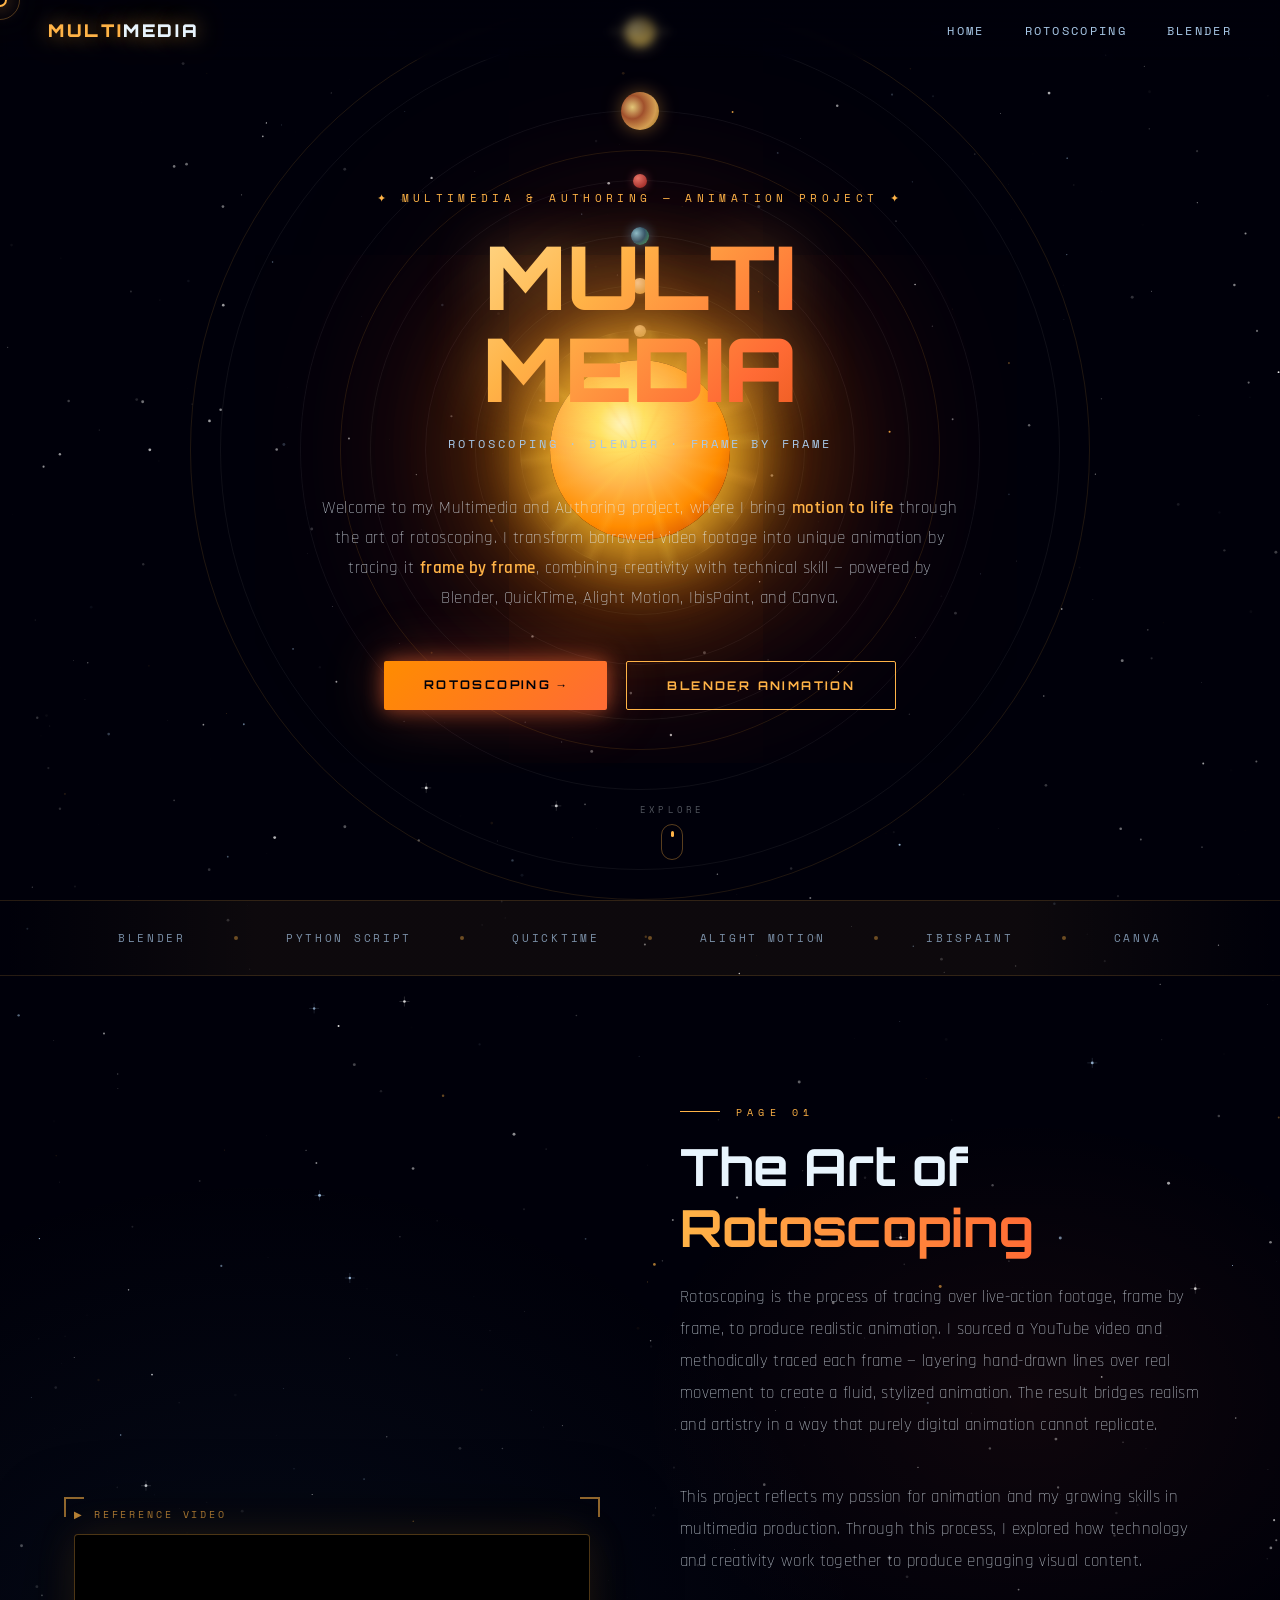
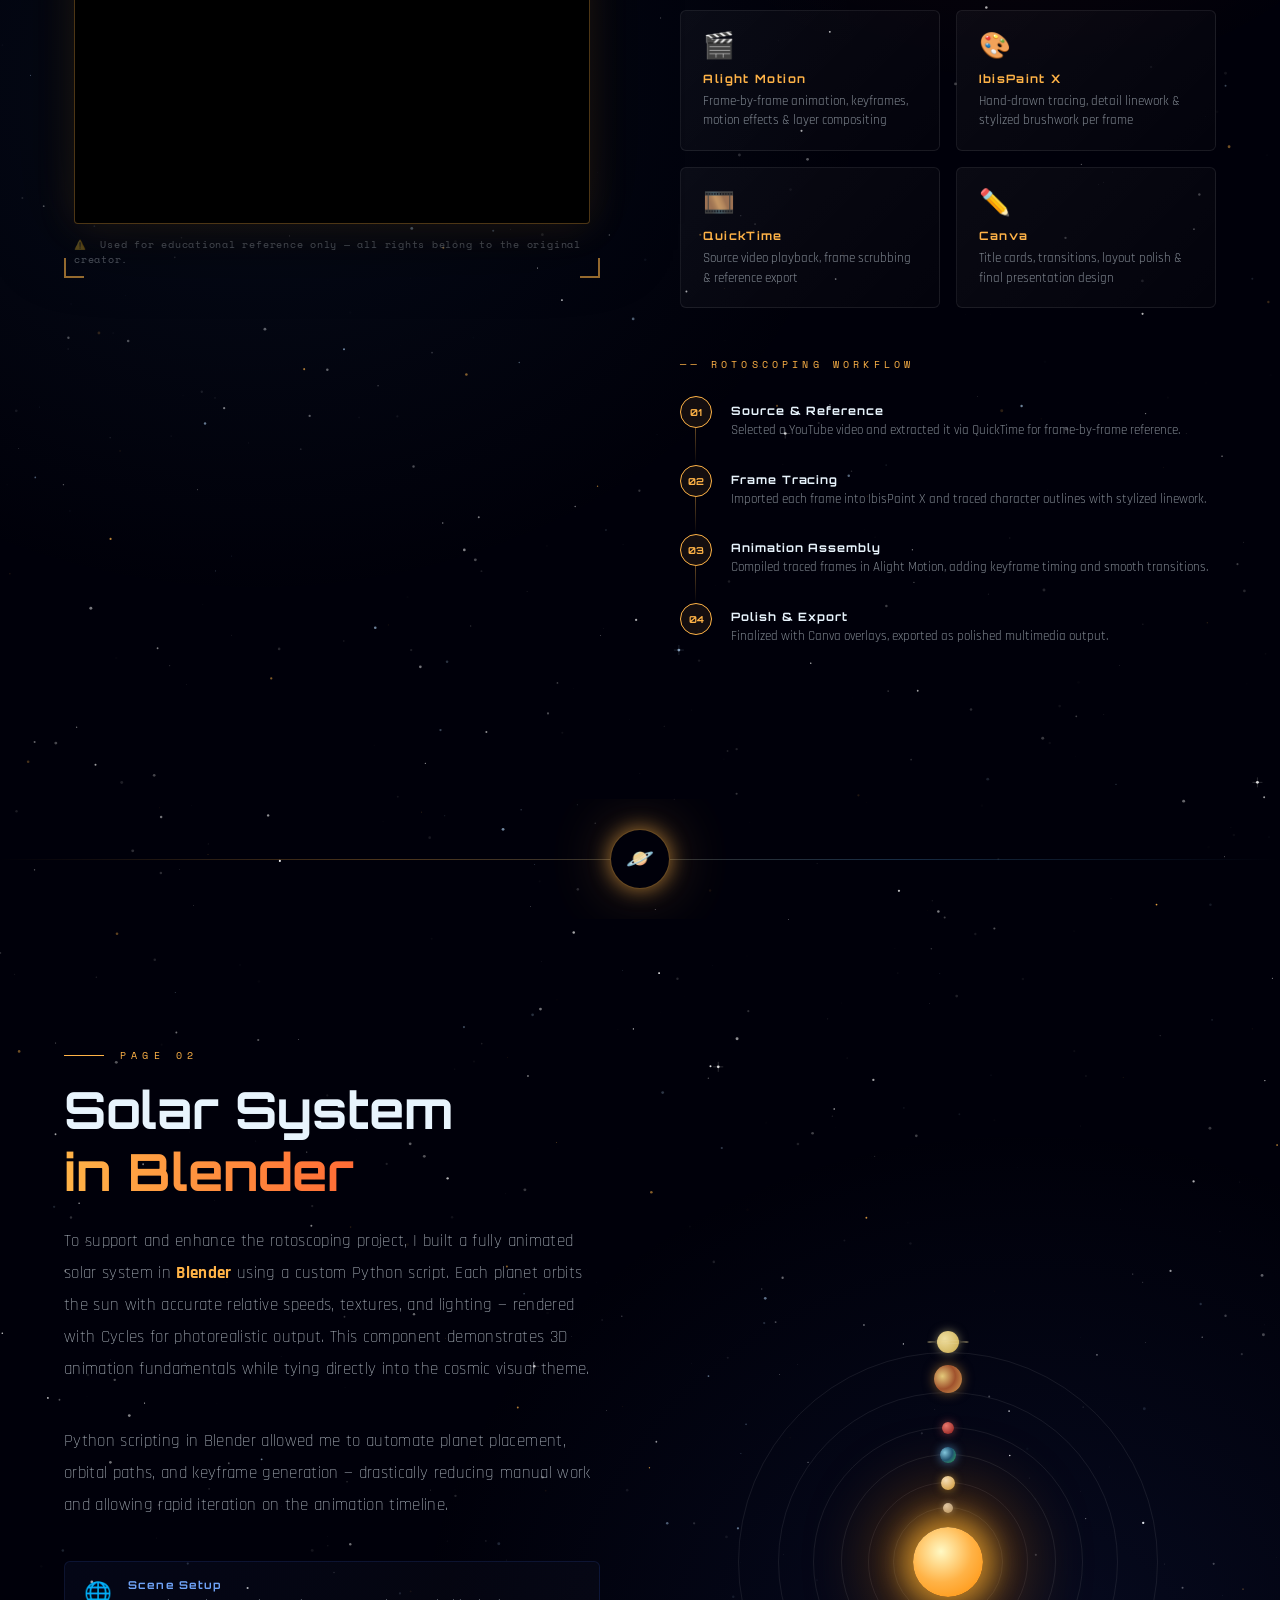
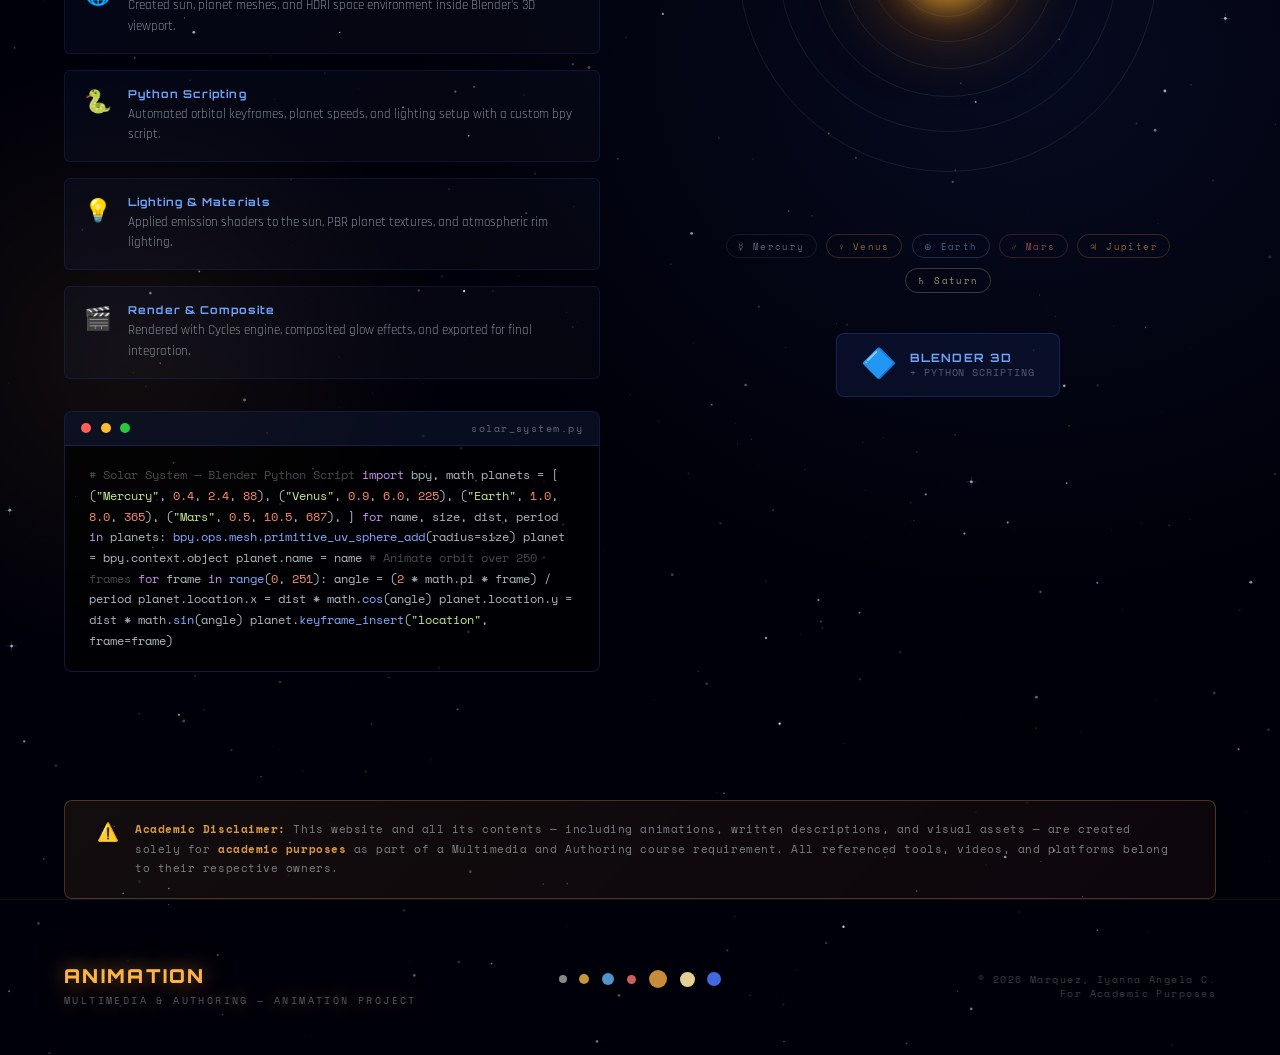
==== commit d94ed1bd: "Update YouTube video source in index.html" ====
--- a/index.html
+++ b/index.html
@@ -975,7 +975,7 @@
 
   <div class="hero-content">
     <p class="hero-eyebrow">✦ Multimedia &amp; Authoring — Animation Project ✦</p>
-    <h1 class="hero-title">ORBITAL<br/>MOTION</h1>
+    <h1 class="hero-title">MULTI<br/>MEDIA</h1>
     <p class="hero-subtitle">Rotoscoping · Blender · Frame by Frame</p>
     <p class="hero-intro">
       Welcome to my Multimedia and Authoring project, where I bring <strong>motion to life</strong> through the art of rotoscoping. I transform borrowed video footage into unique animation by tracing it <strong>frame by frame</strong>, combining creativity with technical skill — powered by Blender, QuickTime, Alight Motion, IbisPaint, and Canva.
@@ -1020,10 +1020,10 @@
         <span class="vcorner vc-tr"></span>
         <span class="vcorner vc-bl"></span>
         <span class="vcorner vc-br"></span>
-        <div class="roto-label-tag">▶ FINAL VIDEO (to accomplish)</div>
+        <div class="roto-label-tag">▶ REFERENCE VIDEO</div>
         <div class="roto-embed-box">
           <iframe
-            src="https://www.youtube.com/embed/ktRM77KtwUc"
+            src="https://www.youtube.com/watch?v=VbytAZQogH0"
             title="Rotoscoping Reference Video"
             frameborder="0"
             allow="accelerometer; autoplay; clipboard-write; encrypted-media; gyroscope; picture-in-picture"
@@ -1035,6 +1035,7 @@
         </div>
       </div>
     </div>
+    
 
     <!-- INFO -->
     <div class="roto-info">
@@ -1109,43 +1110,6 @@
   </div>
 </section>
 
-<!-- ─── REFERENCE VIDEO SECTION ─── -->
-<div class="ref-video-section">
-  <div class="ref-video-inner">
-    <div class="ref-video-header">
-      <p class="section-label" style="margin-bottom:0.6rem;">Reference Material</p>
-      <h3 class="ref-video-title">Source Video</h3>
-      <p class="ref-video-sub">The YouTube video below served as the live-action reference traced frame by frame during the rotoscoping process.</p>
-    </div>
-
-    <div class="ref-video-wrap">
-      <!-- Decorative corner brackets -->
-      <span class="vcorner vc-tl"></span>
-      <span class="vcorner vc-tr"></span>
-      <span class="vcorner vc-bl"></span>
-      <span class="vcorner vc-br"></span>
-      <div class="video-embed-box">
-        <iframe
-          src="https://www.youtube.com/embed/ktRM77KtwUc"
-          title="Rotoscoping Reference Video"
-          frameborder="0"
-          allow="accelerometer; autoplay; clipboard-write; encrypted-media; gyroscope; picture-in-picture"
-          allowfullscreen>
-        </iframe>
-      </div>
-    </div>
-
-    <!-- VIDEO DISCLAIMER -->
-    <div class="video-disclaimer">
-      <div class="vd-icon">⚖️</div>
-      <div class="vd-text">
-        <span class="vd-label">Disclaimer</span>
-        The video used as a reference in this project is not my original work. It was sourced from YouTube and is used solely for <strong>educational purposes</strong> as part of a Multimedia and Authoring course requirement. All rights and credits belong to the <strong>original creator</strong>. No copyright infringement is intended.
-      </div>
-    </div>
-  </div>
-</div>
-
 <!-- COSMIC DIVIDER -->
 <div class="cosmic-divider">
   <div class="cosmic-divider-icon">🪐</div>
@@ -1281,7 +1245,7 @@
 <!-- ─── FOOTER ─── -->
 <footer>
   <div class="footer-brand">
-    ORBITAL MOTION
+    ANIMATION
     <small>Multimedia &amp; Authoring — Animation Project</small>
   </div>
   <div class="footer-center">
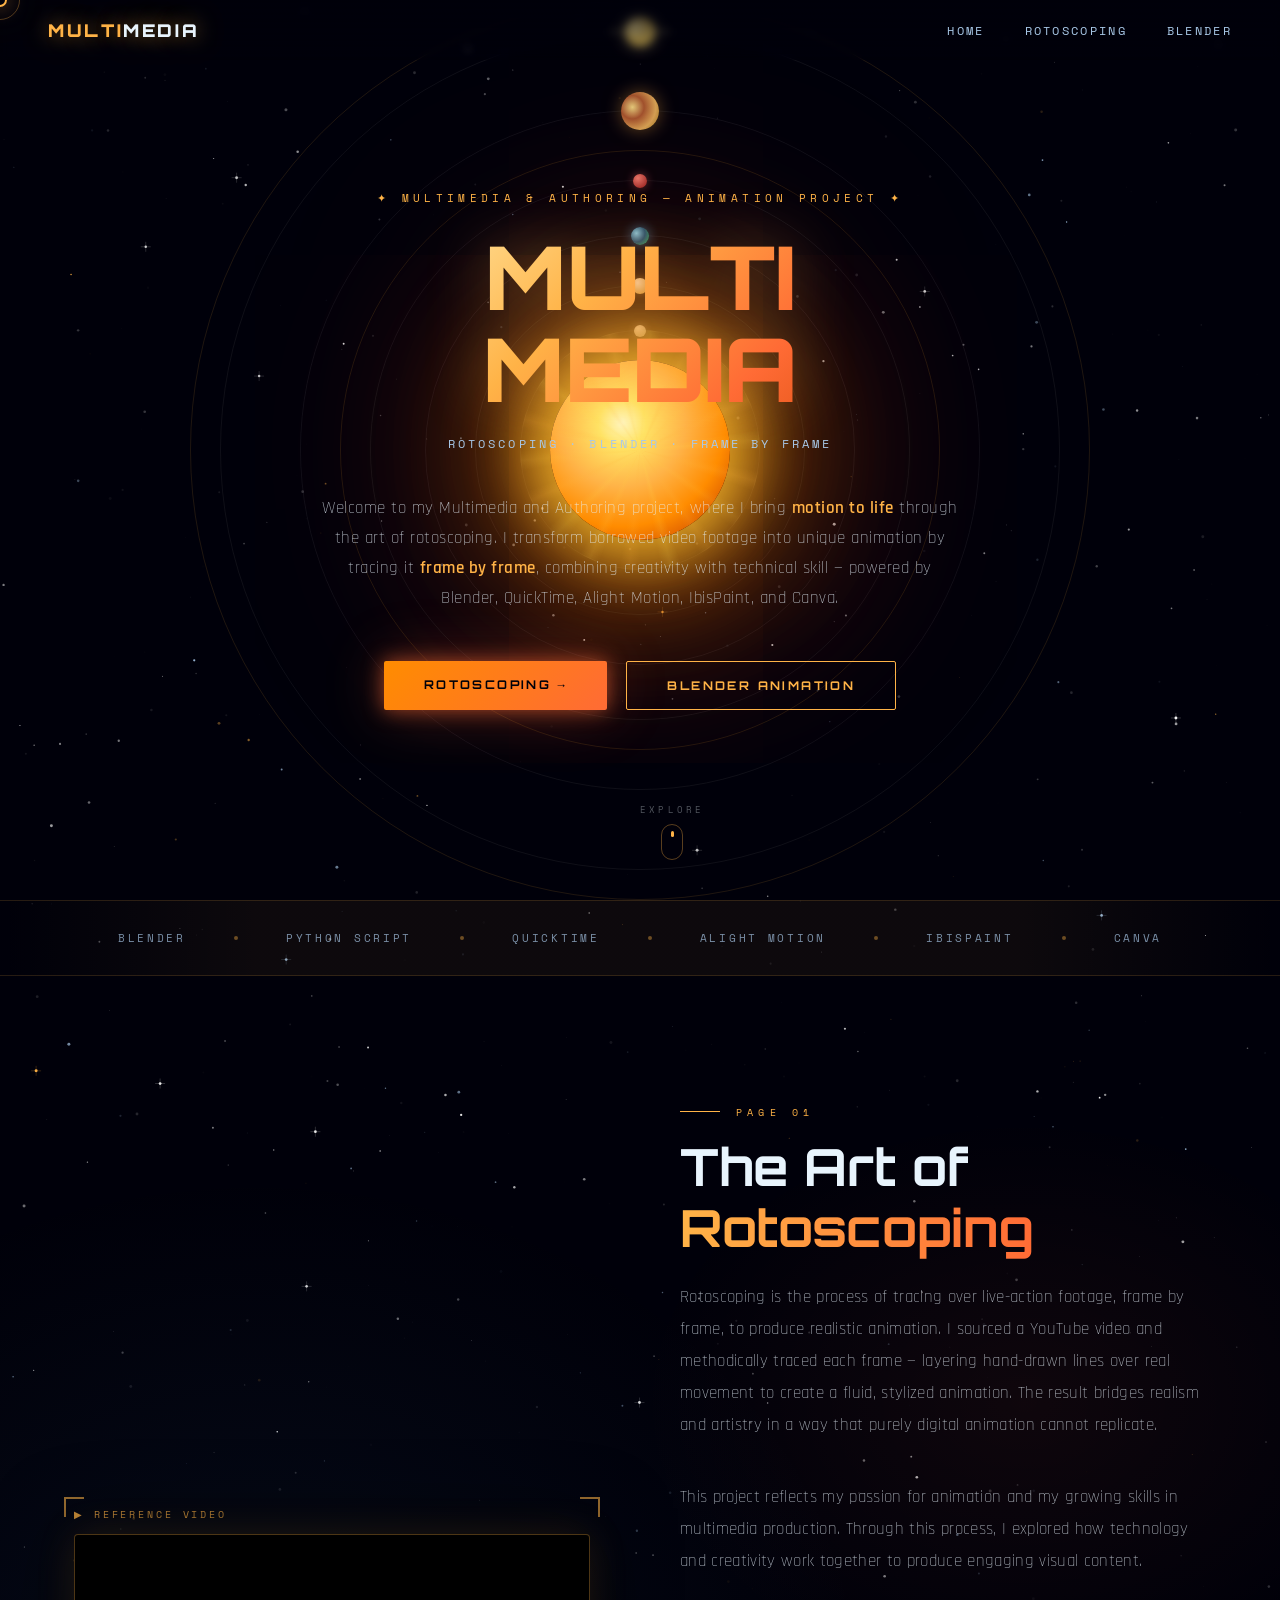
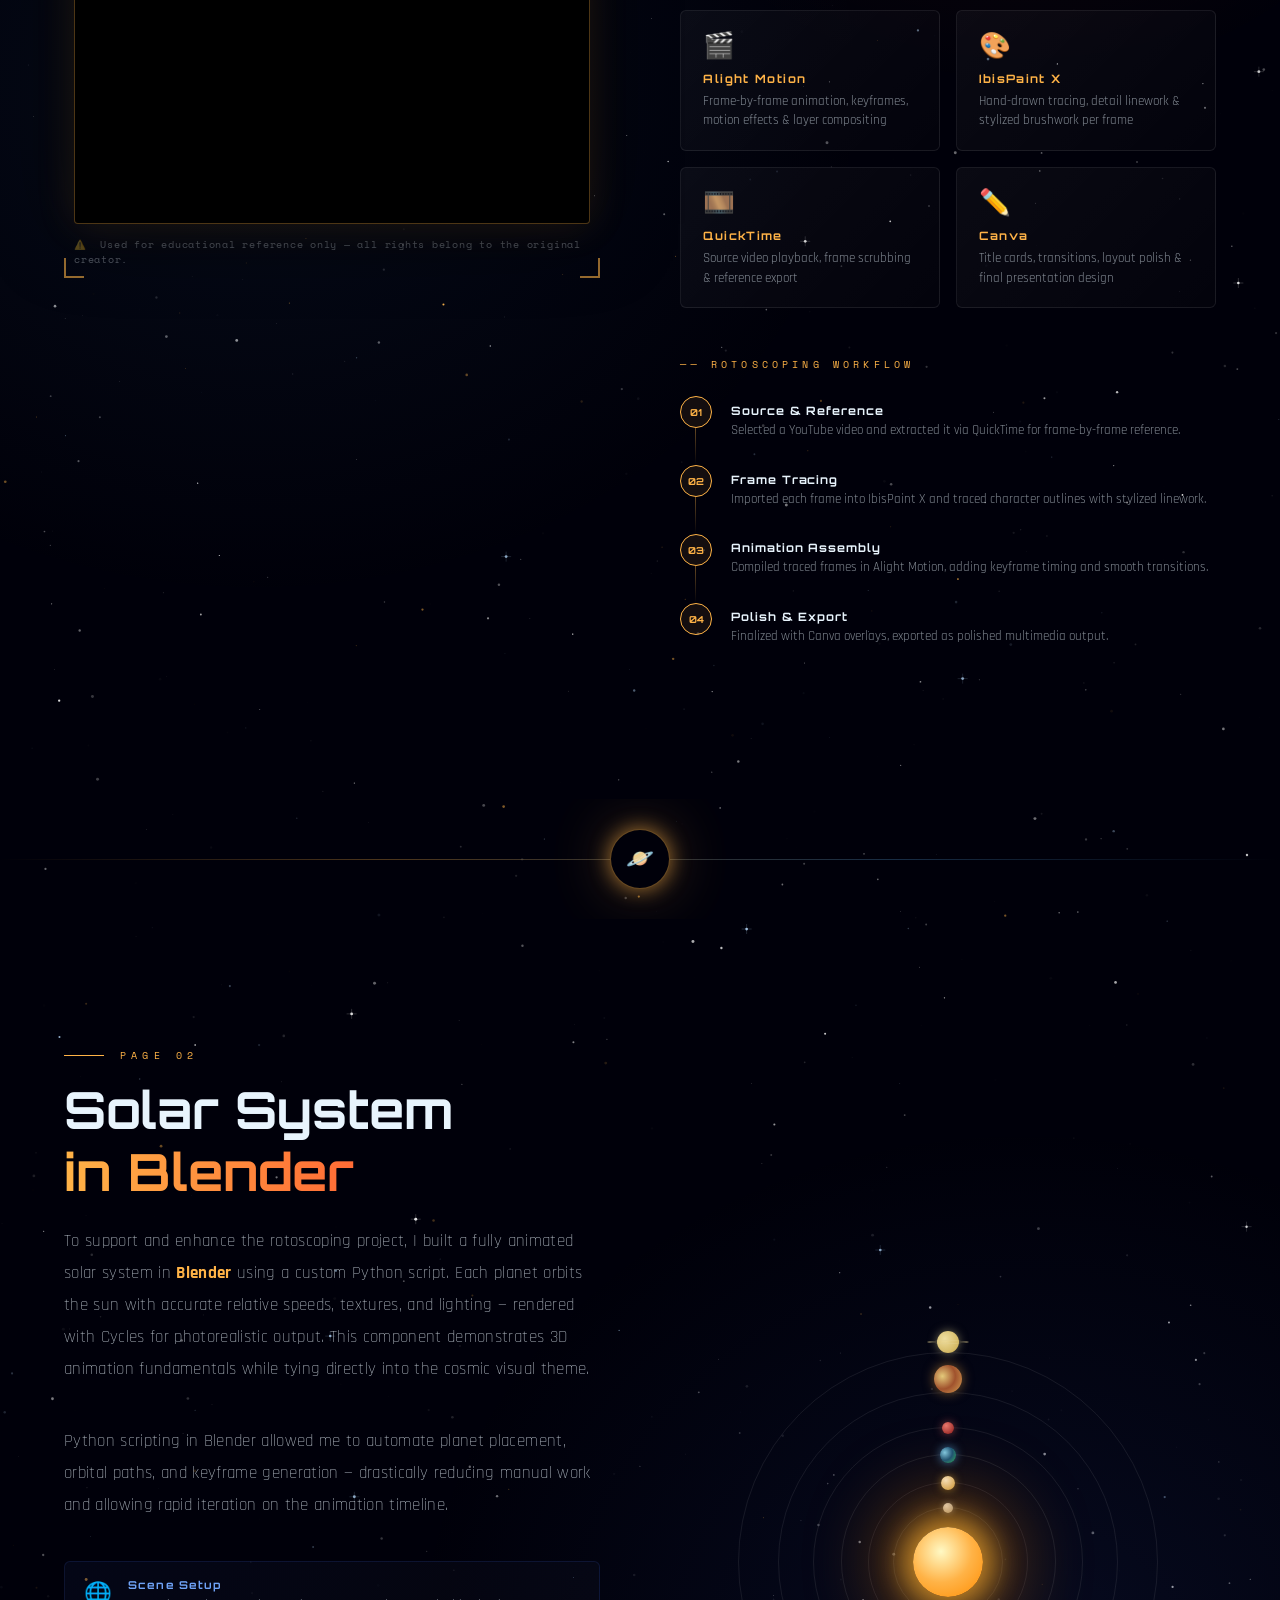
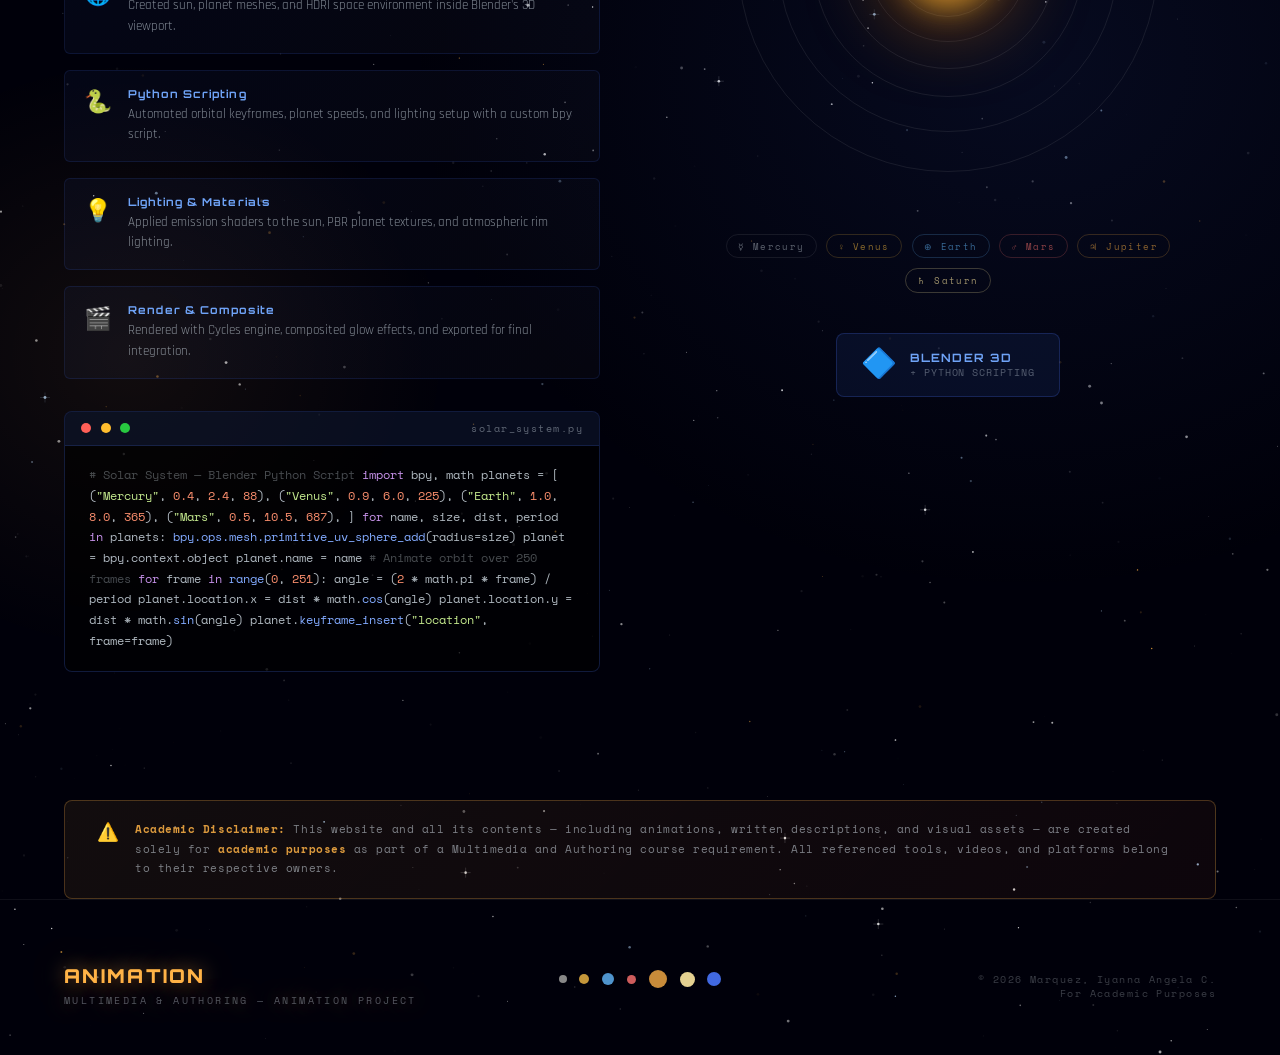
==== commit ea20c16e: "Update YouTube video link in index.html" ====
--- a/index.html
+++ b/index.html
@@ -1023,7 +1023,7 @@
         <div class="roto-label-tag">▶ REFERENCE VIDEO</div>
         <div class="roto-embed-box">
           <iframe
-            src="https://www.youtube.com/watch?v=VbytAZQogH0"
+            src="https://youtu.be/VbytAZQogH0?si=l0HbHywz3E3y-RXa"
             title="Rotoscoping Reference Video"
             frameborder="0"
             allow="accelerometer; autoplay; clipboard-write; encrypted-media; gyroscope; picture-in-picture"
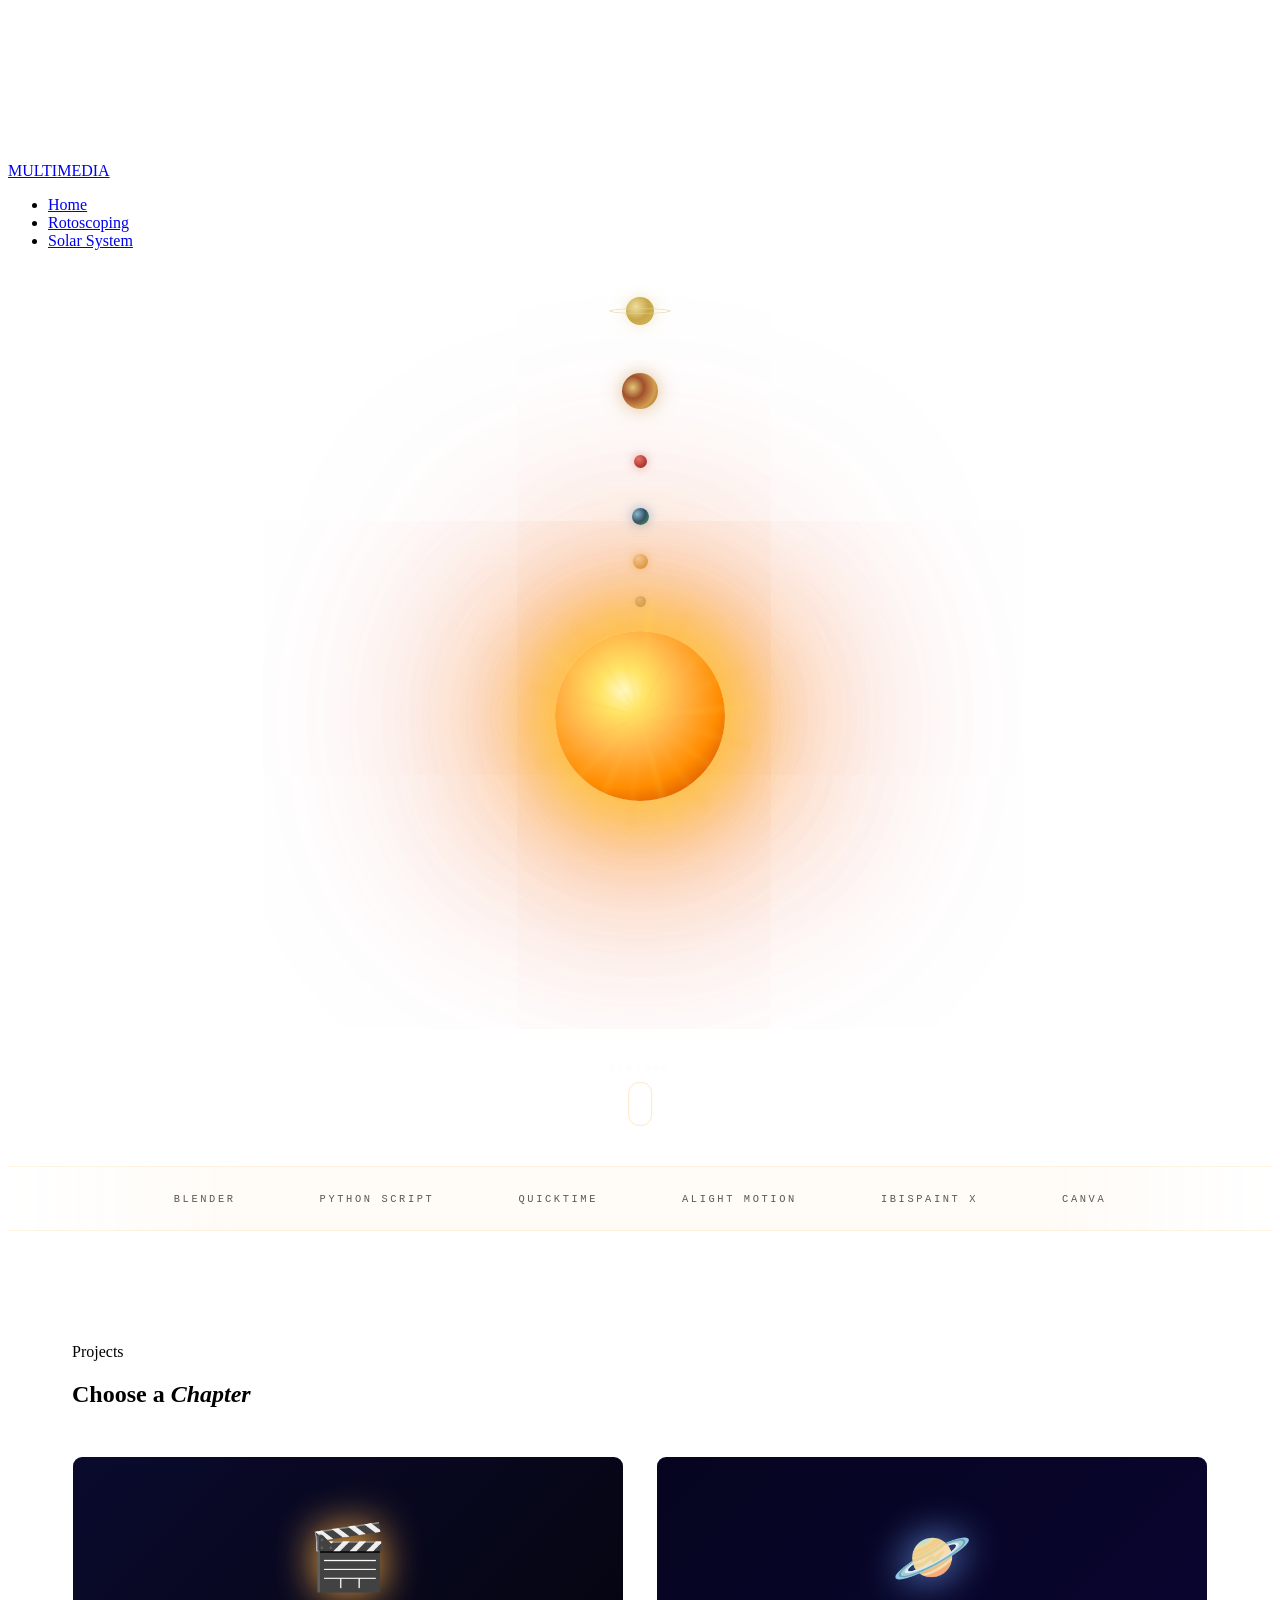
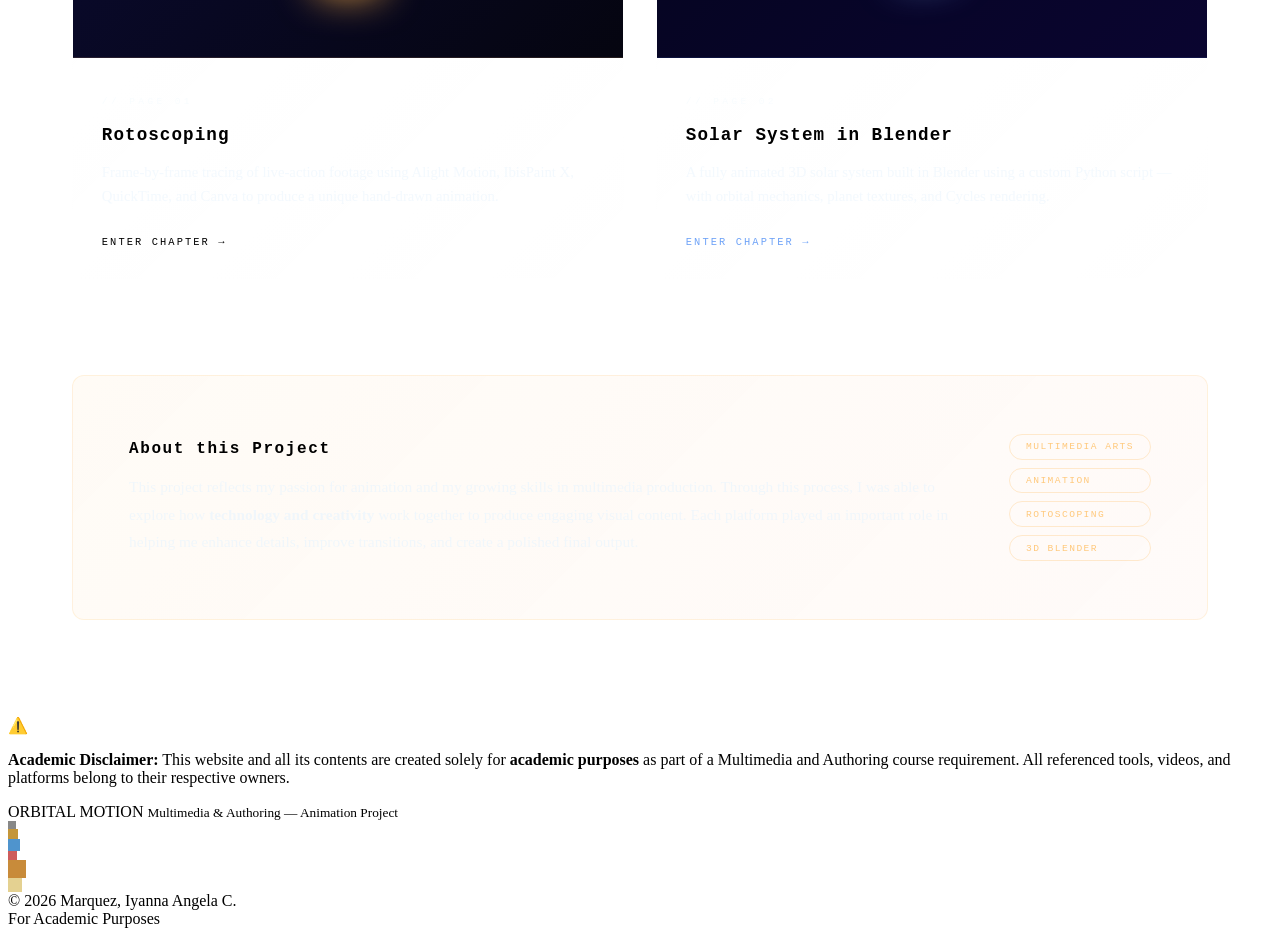
==== commit 14ec6fe5: "Update index.html" ====
--- a/index.html
+++ b/index.html
@@ -1,964 +1,294 @@
 <!DOCTYPE html>
 <html lang="en">
 <head>
-<meta charset="UTF-8" />
+<meta charset="UTF-8"/>
 <meta name="viewport" content="width=device-width, initial-scale=1.0"/>
-<title>Rotoscoping and Solar System</title>
-<link href="https://fonts.googleapis.com/css2?family=Orbitron:wght@400;700;900&family=Space+Mono:ital,wght@0,400;0,700;1,400&family=Rajdhani:wght@300;400;600&display=swap" rel="stylesheet"/>
+<title>Multimedia— Home</title>
+<link rel="stylesheet" href="style.css"/>
 <style>
-  :root {
-    --void: #00000a;
-    --nebula-deep: #050510;
-    --nebula-mid: #0a0a2e;
-    --solar-gold: #ffb347;
-    --solar-amber: #ff8c00;
-    --solar-corona: #ffe566;
-    --plasma: #ff6b35;
-    --starlight: #e8f4fd;
-    --stardust: #a8c8e8;
-    --mercury: #b5b5b5;
-    --venus: #e8cda0;
-    --earth: #4f94cd;
-    --mars: #cd5c5c;
-    --jupiter: #c88b3a;
-    --saturn: #e4d191;
-    --neptune: #4169e1;
-    --glow-gold: 0 0 20px rgba(255,179,71,0.6), 0 0 60px rgba(255,179,71,0.3);
-    --glow-blue: 0 0 20px rgba(79,148,205,0.6), 0 0 60px rgba(79,148,205,0.2);
-    --glow-plasma: 0 0 20px rgba(255,107,53,0.6), 0 0 60px rgba(255,107,53,0.3);
-  }
-
-  *, *::before, *::after { box-sizing: border-box; margin: 0; padding: 0; }
-
-  html { scroll-behavior: smooth; }
-
-  body {
-    font-family: 'Rajdhani', sans-serif;
-    background: var(--void);
-    color: var(--starlight);
-    overflow-x: hidden;
-    cursor: none;
-  }
-
-  /* ─── CUSTOM CURSOR ─── */
-  #cursor {
-    width: 14px; height: 14px;
-    border: 2px solid var(--solar-gold);
-    border-radius: 50%;
-    position: fixed; top: 0; left: 0;
-    pointer-events: none; z-index: 9999;
-    transform: translate(-50%,-50%);
-    transition: transform 0.1s ease, background 0.2s;
-    box-shadow: var(--glow-gold);
-  }
-  #cursor-trail {
-    width: 40px; height: 40px;
-    border: 1px solid rgba(255,179,71,0.3);
-    border-radius: 50%;
-    position: fixed; top: 0; left: 0;
-    pointer-events: none; z-index: 9998;
-    transform: translate(-50%,-50%);
-    transition: top 0.15s ease, left 0.15s ease;
-  }
-
-  /* ─── STARFIELD CANVAS ─── */
-  #starfield {
-    position: fixed; inset: 0;
-    z-index: 0; pointer-events: none;
-  }
-
-  /* ─── NAVIGATION ─── */
-  nav {
-    position: fixed; top: 0; left: 0; right: 0;
-    z-index: 1000;
-    display: flex; align-items: center; justify-content: space-between;
-    padding: 1.2rem 3rem;
-    background: linear-gradient(to bottom, rgba(0,0,10,0.95), transparent);
-    backdrop-filter: blur(4px);
-  }
-  .nav-logo {
-    font-family: 'Orbitron', monospace;
-    font-size: 1.1rem; font-weight: 900;
-    color: var(--solar-gold);
-    letter-spacing: 0.15em;
-    text-shadow: var(--glow-gold);
-    text-decoration: none;
-  }
-  .nav-logo span { color: var(--starlight); }
-  .nav-links { display: flex; gap: 2.5rem; list-style: none; }
-  .nav-links a {
-    font-family: 'Space Mono', monospace;
-    font-size: 0.72rem; letter-spacing: 0.2em;
-    text-transform: uppercase;
-    color: var(--stardust);
-    text-decoration: none;
-    position: relative;
-    transition: color 0.3s;
-  }
-  .nav-links a::after {
-    content: '';
-    position: absolute; bottom: -4px; left: 0; right: 0;
-    height: 1px; background: var(--solar-gold);
-    transform: scaleX(0); transform-origin: left;
-    transition: transform 0.3s ease;
-  }
-  .nav-links a:hover { color: var(--solar-gold); }
-  .nav-links a:hover::after { transform: scaleX(1); }
-
-  /* ─── ORBIT DECORATION ─── */
-  .orbit-ring {
-    position: absolute;
-    border: 1px solid rgba(255,179,71,0.12);
-    border-radius: 50%;
-    animation: orbit-spin linear infinite;
-    pointer-events: none;
-  }
-  @keyframes orbit-spin { to { transform: rotate(360deg); } }
-
-  /* ─── HERO / PAGE 1 ─── */
+  /* ─── HOME-SPECIFIC ─── */
+
+  /* SOLAR SYSTEM HERO */
   #home {
     position: relative;
     min-height: 100vh;
     display: flex; align-items: center; justify-content: center;
-    overflow: hidden;
-    z-index: 1;
-  }
-
+    overflow: hidden; z-index: 1;
+  }
   .solar-scene {
     position: absolute; inset: 0;
     display: flex; align-items: center; justify-content: center;
     pointer-events: none;
   }
-
-  /* THE SUN */
   .sun {
     position: absolute;
-    width: 180px; height: 180px;
-    background: radial-gradient(circle at 40% 35%,
-      #fff9c4 0%, #ffe566 15%, #ffb347 40%, #ff8c00 65%, #cc4400 90%);
+    width: 170px; height: 170px;
+    background: radial-gradient(circle at 40% 35%, #fff9c4 0%, #ffe566 15%, #ffb347 40%, #ff8c00 65%, #cc4400 90%);
     border-radius: 50%;
-    box-shadow:
-      0 0 60px 20px rgba(255,200,50,0.8),
-      0 0 120px 40px rgba(255,140,0,0.5),
-      0 0 200px 80px rgba(255,100,0,0.3),
-      0 0 350px 120px rgba(200,60,0,0.15);
+    box-shadow: 0 0 60px 20px rgba(255,200,50,0.8), 0 0 120px 40px rgba(255,140,0,0.5), 0 0 200px 80px rgba(255,100,0,0.3), 0 0 350px 120px rgba(200,60,0,0.15);
     animation: sun-pulse 4s ease-in-out infinite;
     z-index: 2;
   }
-  @keyframes sun-pulse {
-    0%,100% { box-shadow: 0 0 60px 20px rgba(255,200,50,0.8), 0 0 120px 40px rgba(255,140,0,0.5), 0 0 200px 80px rgba(255,100,0,0.3), 0 0 350px 120px rgba(200,60,0,0.15); transform: scale(1); }
-    50% { box-shadow: 0 0 80px 30px rgba(255,210,60,0.9), 0 0 160px 60px rgba(255,150,0,0.6), 0 0 280px 100px rgba(255,110,0,0.35), 0 0 450px 150px rgba(200,70,0,0.18); transform: scale(1.03); }
-  }
-
-  /* CORONA RAYS */
   .sun::before {
     content: '';
     position: absolute; inset: -30px;
-    background: conic-gradient(
-      from 0deg,
-      transparent 0deg, rgba(255,220,80,0.15) 5deg, transparent 10deg,
-      transparent 20deg, rgba(255,180,60,0.12) 25deg, transparent 30deg,
-      transparent 40deg, rgba(255,200,70,0.1) 45deg, transparent 50deg,
-      transparent 60deg, rgba(255,180,60,0.13) 65deg, transparent 70deg,
-      transparent 80deg, rgba(255,220,80,0.11) 85deg, transparent 90deg,
-      transparent 100deg, rgba(255,180,60,0.14) 105deg, transparent 110deg,
-      transparent 120deg, rgba(255,200,70,0.1) 125deg, transparent 130deg,
-      transparent 140deg, rgba(255,180,60,0.12) 145deg, transparent 150deg,
-      transparent 160deg, rgba(255,220,80,0.13) 165deg, transparent 170deg,
-      transparent 180deg, rgba(255,180,60,0.11) 185deg, transparent 190deg,
-      transparent 200deg, rgba(255,200,70,0.14) 205deg, transparent 210deg,
-      transparent 220deg, rgba(255,220,80,0.1) 225deg, transparent 230deg,
-      transparent 240deg, rgba(255,180,60,0.13) 245deg, transparent 250deg,
-      transparent 260deg, rgba(255,200,70,0.12) 265deg, transparent 270deg,
-      transparent 280deg, rgba(255,180,60,0.11) 285deg, transparent 290deg,
-      transparent 300deg, rgba(255,220,80,0.14) 305deg, transparent 310deg,
-      transparent 320deg, rgba(255,180,60,0.1) 325deg, transparent 330deg,
-      transparent 340deg, rgba(255,200,70,0.13) 345deg, transparent 350deg,
-      transparent 360deg
-    );
+    background: conic-gradient(from 0deg, transparent 0deg, rgba(255,220,80,0.14) 5deg, transparent 10deg, transparent 20deg, rgba(255,180,60,0.11) 25deg, transparent 30deg, transparent 40deg, rgba(255,200,70,0.09) 45deg, transparent 50deg, transparent 60deg, rgba(255,180,60,0.12) 65deg, transparent 70deg, transparent 80deg, rgba(255,220,80,0.1) 85deg, transparent 90deg, transparent 100deg, rgba(255,180,60,0.13) 105deg, transparent 110deg, transparent 120deg, rgba(255,200,70,0.09) 125deg, transparent 130deg, transparent 140deg, rgba(255,180,60,0.11) 145deg, transparent 150deg, transparent 160deg, rgba(255,220,80,0.12) 165deg, transparent 170deg, transparent 180deg, rgba(255,180,60,0.1) 185deg, transparent 190deg, transparent 200deg, rgba(255,200,70,0.13) 205deg, transparent 210deg, transparent 220deg, rgba(255,220,80,0.09) 225deg, transparent 230deg, transparent 240deg, rgba(255,180,60,0.12) 245deg, transparent 250deg, transparent 260deg, rgba(255,200,70,0.11) 265deg, transparent 270deg, transparent 280deg, rgba(255,180,60,0.1) 285deg, transparent 290deg, transparent 300deg, rgba(255,220,80,0.13) 305deg, transparent 310deg, transparent 320deg, rgba(255,180,60,0.09) 325deg, transparent 330deg, transparent 340deg, rgba(255,200,70,0.12) 345deg, transparent 350deg, transparent 360deg);
     border-radius: 50%;
     animation: corona-spin 30s linear infinite;
   }
   @keyframes corona-spin { to { transform: rotate(360deg); } }
-
-  /* PLANET ORBITS */
   .planet-orbit {
     position: absolute;
-    border: 1px solid rgba(255,255,255,0.06);
+    border: 1px solid rgba(255,255,255,0.05);
     border-radius: 50%;
     animation: orbit-spin linear infinite;
     display: flex; align-items: flex-start; justify-content: center;
   }
-  .planet {
-    width: 18px; height: 18px;
+  .planet { border-radius: 50%; position: relative; }
+
+  .p-mercury { width: 230px; height: 230px; animation-duration: 8s; }
+  .p-mercury .planet { width: 11px; height: 11px; margin-top: -5.5px; background: radial-gradient(circle at 35% 30%, #d8d8d8, #888); box-shadow: 0 0 8px rgba(200,200,200,0.4); }
+  .p-venus   { width: 310px; height: 310px; animation-duration: 20s; }
+  .p-venus .planet   { width: 15px; height: 15px; margin-top: -7.5px; background: radial-gradient(circle at 35% 30%, #f5e6c8, #c4963a); box-shadow: 0 0 10px rgba(228,174,60,0.5); }
+  .p-earth   { width: 400px; height: 400px; animation-duration: 36s; }
+  .p-earth .planet   { width: 17px; height: 17px; margin-top: -8.5px; background: radial-gradient(circle at 30% 35%, #7ec8e3, #1a5276, #27ae60); box-shadow: 0 0 12px rgba(79,148,205,0.6); }
+  .p-mars    { width: 510px; height: 510px; animation-duration: 68s; }
+  .p-mars .planet    { width: 13px; height: 13px; margin-top: -6.5px; background: radial-gradient(circle at 35% 30%, #e8786d, #8b1a1a); box-shadow: 0 0 10px rgba(205,92,92,0.5); }
+  .p-jupiter { width: 650px; height: 650px; animation-duration: 150s; }
+  .p-jupiter .planet { width: 36px; height: 36px; margin-top: -18px; background: radial-gradient(circle at 30% 40%, #e4c97a, #a0522d, #d4a054, #8b6914); box-shadow: 0 0 18px rgba(200,139,58,0.5); }
+  .p-saturn  { width: 810px; height: 810px; animation-duration: 370s; }
+  .p-saturn .planet  { width: 28px; height: 28px; margin-top: -14px; background: radial-gradient(circle at 35% 35%, #f0dfa0, #c8a84b, #d4b85a); box-shadow: 0 0 14px rgba(228,209,145,0.5); }
+  .p-saturn .planet::after {
+    content: ''; position: absolute; top: 50%; left: 50%;
+    width: 56px; height: 11px;
+    border: 3px solid rgba(228,209,145,0.55);
     border-radius: 50%;
-    margin-top: -9px;
-    position: relative;
-  }
-  .p-mercury { width: 240px; height: 240px; animation-duration: 8s; }
-  .p-mercury .planet { background: radial-gradient(circle at 35% 30%, #d8d8d8, #888); box-shadow: 0 0 8px rgba(200,200,200,0.4); width: 12px; height: 12px; margin-top: -6px; }
-  .p-venus   { width: 330px; height: 330px; animation-duration: 20s; }
-  .p-venus .planet { background: radial-gradient(circle at 35% 30%, #f5e6c8, #c4963a); box-shadow: 0 0 10px rgba(228,174,60,0.5); width: 16px; height: 16px; margin-top: -8px; }
-  .p-earth   { width: 430px; height: 430px; animation-duration: 36s; }
-  .p-earth .planet { background: radial-gradient(circle at 30% 35%, #7ec8e3, #1a5276, #27ae60); box-shadow: 0 0 12px rgba(79,148,205,0.6); width: 18px; height: 18px; margin-top: -9px; }
-  .p-mars    { width: 540px; height: 540px; animation-duration: 68s; }
-  .p-mars .planet { background: radial-gradient(circle at 35% 30%, #e8786d, #8b1a1a); box-shadow: 0 0 10px rgba(205,92,92,0.5); width: 14px; height: 14px; margin-top: -7px; }
-  .p-jupiter { width: 680px; height: 680px; animation-duration: 150s; }
-  .p-jupiter .planet { background: radial-gradient(circle at 30% 40%, #e4c97a, #a0522d, #d4a054, #8b6914); box-shadow: 0 0 18px rgba(200,139,58,0.5); width: 38px; height: 38px; margin-top: -19px; }
-  .p-saturn  { width: 840px; height: 840px; animation-duration: 370s; }
-  .p-saturn .planet { background: radial-gradient(circle at 35% 35%, #f0dfa0, #c8a84b, #d4b85a); box-shadow: 0 0 15px rgba(228,209,145,0.5); width: 30px; height: 30px; margin-top: -15px; }
-  /* Saturn ring */
-  .p-saturn .planet::after {
-    content: '';
-    position: absolute; top: 50%; left: 50%;
-    width: 60px; height: 12px;
-    border: 3px solid rgba(228,209,145,0.6);
-    border-radius: 50%;
-    transform: translate(-50%, -50%) rotateX(70deg);
-  }
-
-  /* ─── HERO TEXT ─── */
+    transform: translate(-50%,-50%) rotateX(70deg);
+  }
+
+  /* HERO CONTENT */
   .hero-content {
     position: relative; z-index: 10;
-    text-align: center;
-    padding: 2rem;
-    max-width: 800px;
+    text-align: center; padding: 2rem;
+    max-width: 820px;
   }
   .hero-eyebrow {
     font-family: 'Space Mono', monospace;
     font-size: 0.68rem; letter-spacing: 0.4em;
-    color: var(--solar-gold);
-    text-transform: uppercase;
+    color: var(--solar-gold); text-transform: uppercase;
     margin-bottom: 1.5rem;
-    opacity: 0;
-    animation: fadeUp 0.8s ease 0.3s forwards;
+    opacity: 0; animation: fadeUp 0.8s ease 0.3s forwards;
   }
   .hero-title {
     font-family: 'Orbitron', monospace;
-    font-size: clamp(2.8rem, 7vw, 5.5rem);
-    font-weight: 900;
-    line-height: 1.05;
+    font-size: clamp(3rem, 7.5vw, 6rem);
+    font-weight: 900; line-height: 1.05;
     background: linear-gradient(135deg, #fff9c4 0%, var(--solar-gold) 40%, var(--plasma) 70%, #cc4400 100%);
     -webkit-background-clip: text; -webkit-text-fill-color: transparent;
     background-clip: text;
+    filter: drop-shadow(0 0 30px rgba(255,179,71,0.4));
     margin-bottom: 1.2rem;
-    opacity: 0;
-    animation: fadeUp 0.8s ease 0.5s forwards;
-    text-shadow: none;
-    filter: drop-shadow(0 0 30px rgba(255,179,71,0.4));
+    opacity: 0; animation: fadeUp 0.8s ease 0.5s forwards;
   }
   .hero-subtitle {
     font-family: 'Space Mono', monospace;
     font-size: 0.78rem; letter-spacing: 0.25em;
-    color: var(--stardust);
-    text-transform: uppercase;
+    color: var(--stardust); text-transform: uppercase;
     margin-bottom: 2.5rem;
-    opacity: 0;
-    animation: fadeUp 0.8s ease 0.7s forwards;
+    opacity: 0; animation: fadeUp 0.8s ease 0.7s forwards;
   }
   .hero-intro {
-    font-size: 1.05rem; line-height: 1.8;
-    color: rgba(232, 244, 253, 0.82);
-    max-width: 640px; margin: 0 auto 3rem;
-    opacity: 0;
-    animation: fadeUp 0.8s ease 0.9s forwards;
-    font-weight: 300;
-    letter-spacing: 0.03em;
+    font-size: 1.05rem; line-height: 1.85;
+    color: rgba(232,244,253,0.8);
+    max-width: 650px; margin: 0 auto 3rem;
+    font-weight: 300; letter-spacing: 0.02em;
+    opacity: 0; animation: fadeUp 0.8s ease 0.9s forwards;
   }
   .hero-intro strong { color: var(--solar-gold); font-weight: 600; }
-
   .hero-cta {
     display: flex; gap: 1.2rem; justify-content: center; flex-wrap: wrap;
-    opacity: 0;
-    animation: fadeUp 0.8s ease 1.1s forwards;
-  }
-  .btn-primary {
-    font-family: 'Orbitron', monospace;
-    font-size: 0.75rem; letter-spacing: 0.2em;
-    padding: 1rem 2.5rem;
-    background: linear-gradient(135deg, var(--solar-amber), var(--plasma));
-    color: var(--void);
-    text-decoration: none;
-    border-radius: 2px;
-    font-weight: 700;
-    text-transform: uppercase;
-    transition: all 0.3s ease;
-    box-shadow: var(--glow-plasma);
-    position: relative; overflow: hidden;
-  }
-  .btn-primary::before {
-    content: '';
-    position: absolute; inset: 0;
-    background: linear-gradient(135deg, #fff 0%, transparent 50%);
-    opacity: 0;
-    transition: opacity 0.3s;
-  }
-  .btn-primary:hover { transform: translateY(-2px) scale(1.03); box-shadow: 0 0 40px rgba(255,107,53,0.8), 0 0 80px rgba(255,107,53,0.4); }
-  .btn-primary:hover::before { opacity: 0.15; }
-
-  .btn-outline {
-    font-family: 'Orbitron', monospace;
-    font-size: 0.75rem; letter-spacing: 0.2em;
-    padding: 1rem 2.5rem;
-    border: 1px solid var(--solar-gold);
-    color: var(--solar-gold);
-    text-decoration: none;
-    border-radius: 2px;
-    font-weight: 700;
-    text-transform: uppercase;
-    transition: all 0.3s ease;
-    position: relative; overflow: hidden;
-  }
-  .btn-outline:hover {
-    background: rgba(255,179,71,0.1);
-    box-shadow: var(--glow-gold);
-    transform: translateY(-2px);
-  }
-
-  @keyframes fadeUp {
-    from { opacity: 0; transform: translateY(30px); }
-    to { opacity: 1; transform: translateY(0); }
-  }
-
-  /* ─── TOOLS STRIP ─── */
-  .tools-strip {
-    position: relative; z-index: 5;
-    background: linear-gradient(to right, transparent, rgba(255,179,71,0.05) 20%, rgba(255,179,71,0.05) 80%, transparent);
-    border-top: 1px solid rgba(255,179,71,0.15);
-    border-bottom: 1px solid rgba(255,179,71,0.15);
-    padding: 1.8rem 3rem;
-    display: flex; align-items: center; justify-content: center; gap: 3rem;
-    overflow: hidden;
-  }
-  .tool-tag {
-    font-family: 'Space Mono', monospace;
-    font-size: 0.68rem; letter-spacing: 0.25em;
-    color: var(--stardust);
-    text-transform: uppercase;
-    white-space: nowrap;
-    opacity: 0.7;
-    transition: opacity 0.3s, color 0.3s;
-  }
-  .tool-tag:hover { opacity: 1; color: var(--solar-gold); }
-  .tool-sep { width: 4px; height: 4px; background: var(--solar-gold); border-radius: 50%; opacity: 0.4; flex-shrink: 0; }
-
-  /* ─── SECTION WRAPPER ─── */
-  .section {
-    position: relative; z-index: 5;
-    padding: 8rem 4rem;
-  }
-  .section-label {
-    font-family: 'Space Mono', monospace;
-    font-size: 0.65rem; letter-spacing: 0.5em;
-    color: var(--solar-gold);
-    text-transform: uppercase;
-    margin-bottom: 1rem;
-    display: flex; align-items: center; gap: 1rem;
-  }
-  .section-label::before {
-    content: '';
-    display: inline-block;
-    width: 40px; height: 1px;
-    background: var(--solar-gold);
-  }
-  .section-title {
-    font-family: 'Orbitron', monospace;
-    font-size: clamp(1.8rem, 4vw, 3.2rem);
-    font-weight: 700;
-    color: var(--starlight);
-    margin-bottom: 1.5rem;
-    line-height: 1.2;
-  }
-  .section-title em {
-    font-style: normal;
-    background: linear-gradient(90deg, var(--solar-gold), var(--plasma));
-    -webkit-background-clip: text; -webkit-text-fill-color: transparent;
-    background-clip: text;
-  }
-
-  /* ─── PAGE 1: ROTOSCOPING ─── */
-  #rotoscoping {
-    background: radial-gradient(ellipse 80% 60% at 20% 50%, rgba(79,148,205,0.08) 0%, transparent 60%),
-                radial-gradient(ellipse 60% 40% at 80% 30%, rgba(255,107,53,0.06) 0%, transparent 50%);
-  }
-  .roto-grid {
-    display: grid;
-    grid-template-columns: 1fr 1fr;
-    gap: 5rem;
-    align-items: center;
-    max-width: 1300px; margin: 0 auto;
-  }
-  .roto-visual {
-    position: relative;
-  }
-  .frame-stack {
-    position: relative;
-    width: 100%; aspect-ratio: 4/3;
-  }
-  .frame {
-    position: absolute;
-    border: 1px solid rgba(255,179,71,0.3);
-    border-radius: 4px;
-    background: linear-gradient(135deg, rgba(10,10,46,0.9), rgba(5,5,20,0.95));
-    overflow: hidden;
-  }
-  .frame-1 { inset: 0; z-index: 3; }
-  .frame-2 { top: -12px; left: 12px; right: -12px; bottom: 12px; z-index: 2; opacity: 0.5; background: rgba(79,148,205,0.06); border-color: rgba(79,148,205,0.2); }
-  .frame-3 { top: -24px; left: 24px; right: -24px; bottom: 24px; z-index: 1; opacity: 0.25; background: rgba(255,107,53,0.04); border-color: rgba(255,107,53,0.15); }
-
-  /* Animated figure in frame */
-  .figure-canvas {
-    width: 100%; height: 100%;
-    display: flex; align-items: center; justify-content: center;
-    position: relative;
-  }
-  .figure-canvas svg { width: 60%; height: 60%; }
-
-  .frame-counter {
-    position: absolute; bottom: 12px; left: 12px;
-    font-family: 'Space Mono', monospace;
-    font-size: 0.6rem; letter-spacing: 0.2em;
-    color: var(--solar-gold);
-    opacity: 0.7;
-  }
-  .frame-counter span { color: var(--starlight); }
-
-  .scanline {
-    position: absolute; inset: 0;
-    background: repeating-linear-gradient(
-      to bottom,
-      transparent 0px, transparent 3px,
-      rgba(0,0,0,0.08) 3px, rgba(0,0,0,0.08) 4px
-    );
-    pointer-events: none; z-index: 10;
-  }
-  .glow-line {
-    position: absolute; left: 0; right: 0; height: 2px;
-    background: linear-gradient(to right, transparent, rgba(255,179,71,0.4), transparent);
-    animation: scan 3s linear infinite;
-    z-index: 11;
-  }
-  @keyframes scan {
-    from { top: 0; opacity: 0.7; }
-    to { top: 100%; opacity: 0.2; }
-  }
-
-  /* ROTO VIDEO EMBED */
-  .roto-video-wrap {
-    position: relative;
-    width: 100%;
-    padding: 10px;
-  }
-  .roto-label-tag {
-    font-family: 'Space Mono', monospace;
-    font-size: 0.6rem; letter-spacing: 0.3em;
-    color: var(--solar-gold);
-    text-transform: uppercase;
-    margin-bottom: 0.8rem;
-    opacity: 0.8;
-  }
-  .roto-embed-box {
-    position: relative;
-    width: 100%; aspect-ratio: 16/9;
-    border-radius: 4px;
-    overflow: hidden;
-    border: 1px solid rgba(255,179,71,0.3);
-    box-shadow: 0 0 40px rgba(255,179,71,0.12), 0 0 80px rgba(0,0,0,0.7);
-    background: #000;
-  }
-  .roto-embed-box iframe {
-    position: absolute; inset: 0;
-    width: 100%; height: 100%;
-  }
-  .roto-video-note {
-    margin-top: 0.8rem;
-    font-family: 'Space Mono', monospace;
-    font-size: 0.6rem; letter-spacing: 0.08em;
-    color: rgba(232,244,253,0.35);
-    line-height: 1.6;
-  }
-
-  .roto-info { }
-  .roto-desc {
-    font-size: 1.05rem; line-height: 1.9;
-    color: rgba(232,244,253,0.78);
-    margin-bottom: 2.5rem;
-    font-weight: 300;
-    letter-spacing: 0.02em;
-  }
-
-  /* APP CARDS */
-  .app-cards {
-    display: grid;
-    grid-template-columns: 1fr 1fr;
-    gap: 1rem;
-    margin-bottom: 2rem;
-  }
-  .app-card {
-    background: linear-gradient(135deg, rgba(255,255,255,0.04), rgba(255,255,255,0.01));
-    border: 1px solid rgba(255,255,255,0.08);
-    border-radius: 6px;
-    padding: 1.2rem 1.4rem;
-    transition: all 0.35s ease;
-    position: relative; overflow: hidden;
-  }
-  .app-card::before {
-    content: '';
-    position: absolute; top: 0; left: 0; right: 0;
-    height: 2px;
-    transition: opacity 0.3s;
-    opacity: 0;
-  }
-  .app-card.c-alight::before { background: linear-gradient(to right, #ff6b9d, #ff8c42); }
-  .app-card.c-ibis::before  { background: linear-gradient(to right, #6c63ff, #a855f7); }
-  .app-card.c-qt::before    { background: linear-gradient(to right, #00c9ff, #4f94cd); }
-  .app-card.c-canva::before { background: linear-gradient(to right, #00c4cc, #7c4dff); }
-  .app-card:hover { border-color: rgba(255,179,71,0.3); transform: translateY(-3px); background: rgba(255,179,71,0.04); }
-  .app-card:hover::before { opacity: 1; }
-  .app-icon {
-    font-size: 1.6rem; margin-bottom: 0.5rem;
-    display: block;
-  }
-  .app-name {
-    font-family: 'Orbitron', monospace;
-    font-size: 0.72rem; font-weight: 700;
-    color: var(--solar-gold);
-    letter-spacing: 0.12em;
-    margin-bottom: 0.35rem;
-  }
-  .app-role {
-    font-size: 0.82rem; color: rgba(232,244,253,0.55);
-    line-height: 1.5;
-  }
-
-  /* PROCESS TIMELINE */
-  .process-timeline {
-    margin-top: 3rem;
-  }
-  .timeline-title {
-    font-family: 'Space Mono', monospace;
-    font-size: 0.65rem; letter-spacing: 0.4em;
-    color: var(--solar-gold); text-transform: uppercase;
-    margin-bottom: 1.5rem;
-  }
-  .timeline-steps {
-    display: flex; flex-direction: column; gap: 0;
-  }
-  .t-step {
-    display: flex; gap: 1.2rem; align-items: flex-start;
-    padding-bottom: 1.5rem;
-    position: relative;
-  }
-  .t-step::before {
-    content: '';
-    position: absolute; left: 15px; top: 32px; bottom: 0;
-    width: 1px;
-    background: linear-gradient(to bottom, rgba(255,179,71,0.4), transparent);
-  }
-  .t-step:last-child::before { display: none; }
-  .t-num {
-    width: 32px; height: 32px; flex-shrink: 0;
-    border: 1px solid var(--solar-gold);
-    border-radius: 50%;
-    display: flex; align-items: center; justify-content: center;
-    font-family: 'Orbitron', monospace;
-    font-size: 0.6rem; font-weight: 700;
-    color: var(--solar-gold);
-    background: rgba(255,179,71,0.08);
-  }
-  .t-body { padding-top: 0.4rem; }
-  .t-label {
-    font-family: 'Orbitron', monospace;
-    font-size: 0.72rem; font-weight: 700;
-    color: var(--starlight);
-    letter-spacing: 0.08em;
-    margin-bottom: 0.2rem;
-  }
-  .t-detail { font-size: 0.84rem; color: rgba(232,244,253,0.55); line-height: 1.5; }
-
-  /* ─── DIVIDER ─── */
-  .cosmic-divider {
-    position: relative; z-index: 5;
-    height: 120px;
-    display: flex; align-items: center;
-    overflow: hidden;
-  }
-  .cosmic-divider::before {
-    content: '';
-    position: absolute; left: 0; right: 0;
-    height: 1px;
-    background: linear-gradient(to right, transparent, rgba(255,179,71,0.3) 30%, rgba(79,148,205,0.3) 70%, transparent);
-  }
-  .cosmic-divider-icon {
-    position: absolute; left: 50%;
-    transform: translateX(-50%);
-    width: 60px; height: 60px;
-    border: 1px solid rgba(255,179,71,0.4);
-    border-radius: 50%;
-    display: flex; align-items: center; justify-content: center;
-    background: var(--void);
-    font-size: 1.4rem;
-    box-shadow: var(--glow-gold);
-    animation: pulse-ring 3s ease-in-out infinite;
-  }
-  @keyframes pulse-ring {
-    0%,100% { box-shadow: var(--glow-gold); }
-    50% { box-shadow: 0 0 30px rgba(255,179,71,0.8), 0 0 80px rgba(255,179,71,0.4); }
-  }
-
-  /* ─── PAGE 2: BLENDER / SOLAR ANIMATION ─── */
-  #blender {
-    background: radial-gradient(ellipse 80% 60% at 80% 50%, rgba(65,105,225,0.1) 0%, transparent 60%),
-                radial-gradient(ellipse 50% 40% at 10% 70%, rgba(255,179,71,0.07) 0%, transparent 50%);
-  }
-  .blender-grid {
-    display: grid;
-    grid-template-columns: 1fr 1fr;
-    gap: 5rem;
-    align-items: center;
-    max-width: 1300px; margin: 0 auto;
-  }
-  .blender-info { order: 1; }
-  .blender-visual { order: 2; }
-
-  .blender-desc {
-    font-size: 1.05rem; line-height: 1.9;
-    color: rgba(232,244,253,0.78);
-    margin-bottom: 2.5rem;
-    font-weight: 300;
-    letter-spacing: 0.02em;
-  }
-
-  /* MINI SOLAR SYSTEM DEMO */
-  .mini-solar {
-    position: relative;
-    width: 100%; aspect-ratio: 1;
-    max-width: 480px; margin: 0 auto;
-    display: flex; align-items: center; justify-content: center;
-  }
-  .mini-sun {
-    width: 70px; height: 70px;
-    background: radial-gradient(circle at 40% 35%, #fff9c4, #ffb347, #ff8c00);
-    border-radius: 50%;
-    position: absolute;
-    box-shadow: 0 0 30px 10px rgba(255,180,50,0.7), 0 0 80px 30px rgba(255,140,0,0.4);
-    animation: sun-pulse 4s ease-in-out infinite;
-    z-index: 5;
-  }
-  .mini-orbit {
-    position: absolute;
-    border: 1px solid rgba(255,255,255,0.08);
-    border-radius: 50%;
-    animation: orbit-spin linear infinite;
-  }
-  .mini-planet {
-    position: absolute;
-    border-radius: 50%;
-    top: 0; left: 50%;
-    transform: translate(-50%, -50%);
-  }
-  .mo-1 { width: 110px; height: 110px; animation-duration: 6s; }
-  .mo-1 .mini-planet { width: 10px; height: 10px; background: radial-gradient(circle at 35% 30%, #d8d8d8, #888); box-shadow: 0 0 6px rgba(200,200,200,0.5); }
-  .mo-2 { width: 160px; height: 160px; animation-duration: 14s; }
-  .mo-2 .mini-planet { width: 14px; height: 14px; background: radial-gradient(circle at 35% 30%, #f5e6c8, #c4963a); box-shadow: 0 0 8px rgba(228,174,60,0.6); }
-  .mo-3 { width: 215px; height: 215px; animation-duration: 24s; }
-  .mo-3 .mini-planet { width: 16px; height: 16px; background: radial-gradient(circle at 30% 35%, #7ec8e3, #1a5276, #27ae60); box-shadow: 0 0 10px rgba(79,148,205,0.7); }
-  .mo-4 { width: 270px; height: 270px; animation-duration: 45s; }
-  .mo-4 .mini-planet { width: 12px; height: 12px; background: radial-gradient(circle at 35% 30%, #e8786d, #8b1a1a); box-shadow: 0 0 8px rgba(205,92,92,0.6); }
-  .mo-5 { width: 340px; height: 340px; animation-duration: 110s; }
-  .mo-5 .mini-planet { width: 28px; height: 28px; background: radial-gradient(circle at 30% 40%, #e4c97a, #a0522d, #d4a054); box-shadow: 0 0 12px rgba(200,139,58,0.6); margin-top: -14px; }
-  .mo-6 { width: 420px; height: 420px; animation-duration: 280s; }
-  .mo-6 .mini-planet {
-    width: 22px; height: 22px;
-    background: radial-gradient(circle at 35% 35%, #f0dfa0, #c8a84b);
-    box-shadow: 0 0 10px rgba(228,209,145,0.5);
-    margin-top: -11px;
-  }
-  .mo-6 .mini-planet::after {
-    content: '';
-    position: absolute; top: 50%; left: 50%;
-    width: 42px; height: 9px;
-    border: 2px solid rgba(228,209,145,0.5);
-    border-radius: 50%;
-    transform: translate(-50%, -50%) rotateX(70deg);
-  }
-
-  /* BLENDER STEPS */
-  .blender-steps {
-    display: flex; flex-direction: column; gap: 1rem;
-    margin-top: 2.5rem;
-  }
-  .b-step {
-    display: flex; gap: 1rem; align-items: flex-start;
-    background: linear-gradient(135deg, rgba(65,105,225,0.06), rgba(255,255,255,0.02));
-    border: 1px solid rgba(65,105,225,0.15);
-    border-radius: 6px;
-    padding: 1rem 1.2rem;
-    transition: all 0.3s;
-  }
-  .b-step:hover {
-    border-color: rgba(65,105,225,0.4);
-    background: rgba(65,105,225,0.1);
-    transform: translateX(6px);
-  }
-  .b-icon { font-size: 1.4rem; flex-shrink: 0; margin-top: 0.1rem; }
-  .b-label {
-    font-family: 'Orbitron', monospace;
-    font-size: 0.68rem; font-weight: 700;
-    color: #6fa3f7;
-    letter-spacing: 0.1em;
-    margin-bottom: 0.25rem;
-  }
-  .b-detail { font-size: 0.84rem; color: rgba(232,244,253,0.55); line-height: 1.5; }
-
-  /* CODE BLOCK */
-  .code-block {
-    margin-top: 2rem;
-    background: rgba(0,0,0,0.6);
-    border: 1px solid rgba(65,105,225,0.25);
-    border-radius: 8px;
-    overflow: hidden;
-  }
-  .code-header {
-    background: rgba(65,105,225,0.12);
-    border-bottom: 1px solid rgba(65,105,225,0.2);
-    padding: 0.6rem 1rem;
-    display: flex; align-items: center; gap: 0.6rem;
-  }
-  .code-dot { width: 10px; height: 10px; border-radius: 50%; }
-  .code-dot.r { background: #ff5f57; }
-  .code-dot.y { background: #ffbd2e; }
-  .code-dot.g { background: #28c840; }
-  .code-filename {
-    font-family: 'Space Mono', monospace;
-    font-size: 0.6rem; letter-spacing: 0.15em;
-    color: rgba(232,244,253,0.4);
-    margin-left: auto;
-  }
-  .code-body {
-    padding: 1.2rem 1.5rem;
-    font-family: 'Space Mono', monospace;
-    font-size: 0.72rem;
-    line-height: 1.8;
-    color: rgba(232,244,253,0.75);
-    overflow-x: auto;
-  }
-  .code-body .c-kw  { color: #c792ea; }
-  .code-body .c-fn  { color: #82aaff; }
-  .code-body .c-str { color: #c3e88d; }
-  .code-body .c-cm  { color: rgba(232,244,253,0.3); }
-  .code-body .c-num { color: #f78c6c; }
-
-  /* ─── FOOTER ─── */
-  footer {
-    position: relative; z-index: 5;
-    border-top: 1px solid rgba(255,255,255,0.06);
-    padding: 4rem 4rem 3rem;
-    display: grid;
-    grid-template-columns: 1fr auto 1fr;
-    align-items: center;
-    gap: 2rem;
-  }
-  .footer-brand {
-    font-family: 'Orbitron', monospace;
-    font-size: 1.2rem; font-weight: 900;
-    color: var(--solar-gold);
-    letter-spacing: 0.12em;
-    text-shadow: var(--glow-gold);
-  }
-  .footer-brand small {
-    display: block;
-    font-family: 'Space Mono', monospace;
-    font-size: 0.6rem; letter-spacing: 0.25em;
-    color: rgba(232,244,253,0.35);
-    margin-top: 0.35rem;
-    text-transform: uppercase;
-    font-weight: 400;
-  }
-  .footer-center { text-align: center; }
-  .footer-planet-row {
-    display: flex; gap: 0.8rem; justify-content: center; align-items: center;
-    margin-bottom: 0.8rem;
-  }
-  .fp { width: 10px; height: 10px; border-radius: 50%; }
-  .footer-copy {
-    font-family: 'Space Mono', monospace;
-    font-size: 0.6rem; letter-spacing: 0.15em;
-    color: rgba(232,244,253,0.25);
-    text-align: right;
-  }
-
-  /* ─── SCROLL INDICATOR ─── */
+    opacity: 0; animation: fadeUp 0.8s ease 1.1s forwards;
+  }
+
+  /* SCROLL INDICATOR */
   .scroll-indicator {
     position: absolute; bottom: 2.5rem; left: 50%;
     transform: translateX(-50%);
     display: flex; flex-direction: column;
     align-items: center; gap: 0.5rem;
     animation: fadeUp 1s ease 1.5s both;
-    z-index: 10;
-    text-decoration: none;
+    z-index: 10; text-decoration: none;
   }
   .scroll-text {
     font-family: 'Space Mono', monospace;
     font-size: 0.58rem; letter-spacing: 0.35em;
-    color: rgba(232,244,253,0.35); text-transform: uppercase;
+    color: rgba(232,244,253,0.3); text-transform: uppercase;
   }
   .scroll-mouse {
     width: 22px; height: 36px;
-    border: 1px solid rgba(255,179,71,0.35);
+    border: 1px solid rgba(255,179,71,0.3);
     border-radius: 11px;
     display: flex; justify-content: center; padding-top: 6px;
   }
   .scroll-wheel {
     width: 3px; height: 6px;
-    background: var(--solar-gold);
-    border-radius: 2px;
+    background: var(--solar-gold); border-radius: 2px;
     animation: scroll-bounce 2s ease-in-out infinite;
   }
   @keyframes scroll-bounce {
     0%,100% { transform: translateY(0); opacity: 1; }
-    50% { transform: translateY(10px); opacity: 0.3; }
-  }
-
-  /* ─── REFERENCE VIDEO SECTION ─── */
-  .ref-video-section {
+    50%      { transform: translateY(10px); opacity: 0.3; }
+  }
+
+  /* TOOLS STRIP */
+  .tools-strip {
     position: relative; z-index: 5;
-    padding: 0 4rem 6rem;
-  }
-  .ref-video-inner {
-    max-width: 860px; margin: 0 auto;
-    display: flex; flex-direction: column; align-items: center; gap: 2rem;
-    text-align: center;
-  }
-  .ref-video-title {
+    background: linear-gradient(to right, transparent, rgba(255,179,71,0.05) 20%, rgba(255,179,71,0.05) 80%, transparent);
+    border-top: 1px solid rgba(255,179,71,0.14);
+    border-bottom: 1px solid rgba(255,179,71,0.14);
+    padding: 1.6rem 3rem;
+    display: flex; align-items: center; justify-content: center; gap: 2.5rem; flex-wrap: wrap;
+  }
+  .tool-tag {
+    font-family: 'Space Mono', monospace;
+    font-size: 0.65rem; letter-spacing: 0.25em;
+    color: var(--stardust); text-transform: uppercase;
+    opacity: 0.65; transition: opacity 0.3s, color 0.3s;
+  }
+  .tool-tag:hover { opacity: 1; color: var(--solar-gold); }
+  .tool-sep { width: 4px; height: 4px; background: var(--solar-gold); border-radius: 50%; opacity: 0.35; flex-shrink: 0; }
+
+  /* PROJECT CARDS */
+  .projects-section {
+    position: relative; z-index: 5;
+    padding: 6rem 4rem;
+    max-width: 1300px; margin: 0 auto;
+  }
+  .projects-grid {
+    display: grid;
+    grid-template-columns: 1fr 1fr;
+    gap: 2rem;
+    margin-top: 3rem;
+  }
+  .project-card {
+    position: relative;
+    background: linear-gradient(135deg, rgba(255,255,255,0.04), rgba(255,255,255,0.01));
+    border: 1px solid rgba(255,255,255,0.08);
+    border-radius: 10px;
+    overflow: hidden;
+    text-decoration: none;
+    color: inherit;
+    transition: all 0.4s ease;
+    display: flex; flex-direction: column;
+  }
+  .project-card::before {
+    content: ''; position: absolute; inset: 0;
+    opacity: 0; transition: opacity 0.4s;
+  }
+  .project-card.c-roto::before { background: radial-gradient(ellipse at top left, rgba(255,179,71,0.08), transparent 60%); }
+  .project-card.c-solar::before { background: radial-gradient(ellipse at top left, rgba(65,105,225,0.1), transparent 60%); }
+  .project-card:hover { border-color: rgba(255,179,71,0.3); transform: translateY(-6px); box-shadow: 0 20px 60px rgba(0,0,0,0.5); }
+  .project-card:hover::before { opacity: 1; }
+  .project-card-visual {
+    height: 200px;
+    display: flex; align-items: center; justify-content: center;
+    position: relative; overflow: hidden;
+  }
+  .c-roto .project-card-visual {
+    background: linear-gradient(135deg, #0a0a2e, #050510);
+    border-bottom: 1px solid rgba(255,179,71,0.12);
+  }
+  .c-solar .project-card-visual {
+    background: linear-gradient(135deg, #050520, #0a0530);
+    border-bottom: 1px solid rgba(65,105,225,0.15);
+  }
+  .card-icon { font-size: 4rem; filter: drop-shadow(0 0 20px currentColor); }
+  .project-card-body { padding: 1.8rem; flex: 1; }
+  .project-card-num {
+    font-family: 'Space Mono', monospace;
+    font-size: 0.6rem; letter-spacing: 0.35em;
+    color: rgba(232,244,253,0.3); margin-bottom: 0.6rem;
+  }
+  .project-card-title {
     font-family: 'Orbitron', monospace;
-    font-size: 1.5rem; font-weight: 700;
-    color: var(--starlight);
-    letter-spacing: 0.08em;
-    margin-bottom: 0.6rem;
-  }
-  .ref-video-sub {
-    font-size: 0.95rem; color: rgba(232,244,253,0.55);
-    line-height: 1.7; max-width: 560px; margin: 0 auto;
-    font-weight: 300;
-  }
-  .ref-video-wrap {
-    position: relative;
-    width: 100%;
-    padding: 10px;
-  }
-  .vcorner {
-    position: absolute;
-    width: 20px; height: 20px;
-    border-color: var(--solar-gold);
-    border-style: solid;
-    opacity: 0.6;
-  }
-  .vc-tl { top: 0; left: 0; border-width: 2px 0 0 2px; }
-  .vc-tr { top: 0; right: 0; border-width: 2px 2px 0 0; }
-  .vc-bl { bottom: 0; left: 0; border-width: 0 0 2px 2px; }
-  .vc-br { bottom: 0; right: 0; border-width: 0 2px 2px 0; }
-  .video-embed-box {
-    position: relative;
-    width: 100%; aspect-ratio: 16/9;
-    border-radius: 4px;
-    overflow: hidden;
-    border: 1px solid rgba(255,179,71,0.2);
-    box-shadow: 0 0 40px rgba(255,179,71,0.1), 0 0 80px rgba(0,0,0,0.6);
-    background: #000;
-  }
-  .video-embed-box iframe {
-    position: absolute; inset: 0;
-    width: 100%; height: 100%;
-  }
-  .video-disclaimer {
-    display: flex; gap: 1rem; align-items: flex-start;
+    font-size: 1.1rem; font-weight: 700;
+    color: var(--starlight); letter-spacing: 0.06em;
+    margin-bottom: 0.7rem;
+  }
+  .project-card-desc {
+    font-size: 0.92rem; color: rgba(232,244,253,0.5);
+    line-height: 1.65; margin-bottom: 1.4rem;
+  }
+  .project-card-link {
+    font-family: 'Space Mono', monospace;
+    font-size: 0.65rem; letter-spacing: 0.2em;
+    text-transform: uppercase;
+    display: inline-flex; align-items: center; gap: 0.5rem;
+    transition: gap 0.3s;
+  }
+  .c-roto .project-card-link { color: var(--solar-gold); }
+  .c-solar .project-card-link { color: #6fa3f7; }
+  .project-card:hover .project-card-link { gap: 0.9rem; }
+
+  /* ABOUT STRIP */
+  .about-strip {
+    position: relative; z-index: 5;
+    margin: 0 4rem 6rem;
+    padding: 3rem 3.5rem;
     background: linear-gradient(135deg, rgba(255,179,71,0.05), rgba(255,107,53,0.03));
-    border: 1px solid rgba(255,179,71,0.2);
-    border-left: 3px solid var(--solar-gold);
-    border-radius: 6px;
-    padding: 1.2rem 1.5rem;
-    text-align: left;
-    width: 100%;
-  }
-  .vd-icon { font-size: 1.2rem; flex-shrink: 0; margin-top: 0.1rem; }
-  .vd-label {
-    display: block;
+    border: 1px solid rgba(255,179,71,0.15);
+    border-radius: 12px;
+    display: grid; grid-template-columns: 1fr auto;
+    gap: 3rem; align-items: center;
+  }
+  .about-text h3 {
     font-family: 'Orbitron', monospace;
-    font-size: 0.65rem; font-weight: 700;
-    letter-spacing: 0.2em; text-transform: uppercase;
-    color: var(--solar-gold);
-    margin-bottom: 0.4rem;
-  }
-  .vd-text {
-    font-family: 'Space Mono', monospace;
-    font-size: 0.67rem; line-height: 1.85;
-    letter-spacing: 0.04em;
-    color: rgba(232,244,253,0.5);
-  }
-  .vd-text strong { color: rgba(255,179,71,0.85); font-weight: 700; }
-
-  /* ─── DISCLAIMER BANNER ─── */
-  .disclaimer-banner {
-    position: relative; z-index: 5;
-    display: flex; align-items: flex-start; gap: 1rem;
-    margin: 0 4rem;
-    padding: 1.2rem 2rem;
-    background: linear-gradient(135deg, rgba(255,179,71,0.07), rgba(255,107,53,0.05));
+    font-size: 1rem; font-weight: 700;
+    color: var(--solar-gold); letter-spacing: 0.1em;
+    margin-bottom: 0.8rem;
+  }
+  .about-text p {
+    font-size: 0.96rem; line-height: 1.8;
+    color: rgba(232,244,253,0.65); font-weight: 300;
+  }
+  .about-text p strong { color: var(--solar-gold); font-weight: 600; }
+  .about-tags { display: flex; flex-direction: column; gap: 0.5rem; flex-shrink: 0; }
+  .about-tag {
+    font-family: 'Space Mono', monospace;
+    font-size: 0.6rem; letter-spacing: 0.15em;
+    padding: 0.4rem 1rem;
     border: 1px solid rgba(255,179,71,0.25);
-    border-radius: 8px;
-  }
-  .disclaimer-icon { font-size: 1.1rem; flex-shrink: 0; margin-top: 0.1rem; }
-  .disclaimer-banner p {
-    font-family: 'Space Mono', monospace;
-    font-size: 0.68rem; line-height: 1.8;
-    letter-spacing: 0.05em;
-    color: rgba(232,244,253,0.5);
-  }
-  .disclaimer-banner strong { color: rgba(255,179,71,0.85); font-weight: 700; }
-
-  /* ─── RESPONSIVE ─── */
+    border-radius: 20px;
+    color: rgba(255,179,71,0.7); text-transform: uppercase;
+    white-space: nowrap;
+  }
+
   @media (max-width: 900px) {
-    nav { padding: 1rem 1.5rem; }
-    .nav-links { gap: 1.5rem; }
-    .section { padding: 5rem 2rem; }
-    .roto-grid, .blender-grid { grid-template-columns: 1fr; gap: 3rem; }
-    .blender-info { order: 2; }
-    .blender-visual { order: 1; }
-    .app-cards { grid-template-columns: 1fr; }
-    footer { grid-template-columns: 1fr; text-align: center; }
-    .footer-copy { text-align: center; }
-    .disclaimer-banner { margin: 0 1.5rem; }
-    .ref-video-section { padding: 0 1.5rem 4rem; }
-    .tools-strip { flex-wrap: wrap; gap: 1rem 2rem; padding: 1.5rem; }
+    .projects-grid { grid-template-columns: 1fr; }
+    .about-strip { grid-template-columns: 1fr; margin: 0 1.5rem 4rem; padding: 2rem; }
+    .about-tags { flex-direction: row; flex-wrap: wrap; }
+    .projects-section { padding: 4rem 1.5rem; }
     .p-jupiter, .p-saturn { display: none; }
   }
 </style>
 </head>
 <body>
 
-<!-- CURSOR -->
 <div id="cursor"></div>
 <div id="cursor-trail"></div>
-
-<!-- STARFIELD -->
 <canvas id="starfield"></canvas>
 
-<!-- NAVIGATION -->
 <nav>
-  <a href="#home" class="nav-logo">MULTI<span>MEDIA</span></a>
+  <a href="index.html" class="nav-logo">MULTI<span>MEDIA</span></a>
   <ul class="nav-links">
-    <li><a href="#home">Home</a></li>
-    <li><a href="#rotoscoping">Rotoscoping</a></li>
-    <li><a href="#blender">Blender</a></li>
+    <li><a href="index.html" class="active">Home</a></li>
+    <li><a href="rotoscoping.html">Rotoscoping</a></li>
+    <li><a href="solar-system.html">Solar System</a></li>
   </ul>
 </nav>
 
-<!-- ═══════════════════════════════════════════
-     HERO SECTION
-═══════════════════════════════════════════ -->
+<!-- ═══ HERO ═══ -->
 <section id="home">
-  <!-- Solar System Background -->
   <div class="solar-scene" aria-hidden="true">
     <div class="sun"></div>
     <div class="planet-orbit p-mercury"><div class="planet"></div></div>
@@ -968,25 +298,23 @@
     <div class="planet-orbit p-jupiter"><div class="planet"></div></div>
     <div class="planet-orbit p-saturn"><div class="planet"></div></div>
   </div>
-
-  <!-- Orbit rings decoration -->
-  <div class="orbit-ring" style="width:900px;height:900px;top:50%;left:50%;margin:-450px 0 0 -450px;animation-duration:120s;"></div>
-  <div class="orbit-ring" style="width:600px;height:600px;top:50%;left:50%;margin:-300px 0 0 -300px;animation-duration:80s;animation-direction:reverse;"></div>
+  <div class="orbit-ring" style="width:880px;height:880px;top:50%;left:50%;margin:-440px 0 0 -440px;animation-duration:110s;"></div>
+  <div class="orbit-ring" style="width:580px;height:580px;top:50%;left:50%;margin:-290px 0 0 -290px;animation-duration:75s;animation-direction:reverse;"></div>
 
   <div class="hero-content">
     <p class="hero-eyebrow">✦ Multimedia &amp; Authoring — Animation Project ✦</p>
-    <h1 class="hero-title">MULTI<br/>MEDIA</h1>
+    <h1 class="hero-title">ORBITAL<br/>MOTION</h1>
     <p class="hero-subtitle">Rotoscoping · Blender · Frame by Frame</p>
     <p class="hero-intro">
       Welcome to my Multimedia and Authoring project, where I bring <strong>motion to life</strong> through the art of rotoscoping. I transform borrowed video footage into unique animation by tracing it <strong>frame by frame</strong>, combining creativity with technical skill — powered by Blender, QuickTime, Alight Motion, IbisPaint, and Canva.
     </p>
     <div class="hero-cta">
-      <a href="#rotoscoping" class="btn-primary">Rotoscoping →</a>
-      <a href="#blender" class="btn-outline">Blender Animation</a>
+      <a href="rotoscoping.html" class="btn-primary">Rotoscoping →</a>
+      <a href="solar-system.html" class="btn-outline">Solar System</a>
     </div>
   </div>
 
-  <a href="#rotoscoping" class="scroll-indicator">
+  <a href="#projects" class="scroll-indicator">
     <span class="scroll-text">Explore</span>
     <div class="scroll-mouse"><div class="scroll-wheel"></div></div>
   </a>
@@ -994,353 +322,83 @@
 
 <!-- TOOLS STRIP -->
 <div class="tools-strip">
-  <span class="tool-tag">Blender</span>
-  <span class="tool-sep"></span>
-  <span class="tool-tag">Python Script</span>
-  <span class="tool-sep"></span>
-  <span class="tool-tag">QuickTime</span>
-  <span class="tool-sep"></span>
-  <span class="tool-tag">Alight Motion</span>
-  <span class="tool-sep"></span>
-  <span class="tool-tag">IbisPaint</span>
-  <span class="tool-sep"></span>
+  <span class="tool-tag">Blender</span><span class="tool-sep"></span>
+  <span class="tool-tag">Python Script</span><span class="tool-sep"></span>
+  <span class="tool-tag">QuickTime</span><span class="tool-sep"></span>
+  <span class="tool-tag">Alight Motion</span><span class="tool-sep"></span>
+  <span class="tool-tag">IbisPaint X</span><span class="tool-sep"></span>
   <span class="tool-tag">Canva</span>
 </div>
 
-<!-- ═══════════════════════════════════════════
-     PAGE 1 — ROTOSCOPING
-═══════════════════════════════════════════ -->
-<section id="rotoscoping" class="section">
-  <div class="roto-grid">
-
-    <!-- VISUAL: YouTube Reference Video -->
-    <div class="roto-visual">
-      <div class="roto-video-wrap">
-        <span class="vcorner vc-tl"></span>
-        <span class="vcorner vc-tr"></span>
-        <span class="vcorner vc-bl"></span>
-        <span class="vcorner vc-br"></span>
-        <div class="roto-label-tag">▶ REFERENCE VIDEO</div>
-        <div class="roto-embed-box">
-          <iframe
-            src="https://youtu.be/VbytAZQogH0?si=l0HbHywz3E3y-RXa"
-            title="Rotoscoping Reference Video"
-            frameborder="0"
-            allow="accelerometer; autoplay; clipboard-write; encrypted-media; gyroscope; picture-in-picture"
-            allowfullscreen>
-          </iframe>
-        </div>
-        <div class="roto-video-note">
-          ⚠️ &nbsp;Used for educational reference only — all rights belong to the original creator.
-        </div>
+<!-- ═══ PROJECT CARDS ═══ -->
+<div class="projects-section" id="projects">
+  <p class="section-label">Projects</p>
+  <h2 class="section-title">Choose a <em>Chapter</em></h2>
+  <div class="projects-grid">
+
+    <a href="rotoscoping.html" class="project-card c-roto">
+      <div class="project-card-visual">
+        <span class="card-icon" style="color:#ffb347;">🎬</span>
       </div>
-    </div>
-    
-
-    <!-- INFO -->
-    <div class="roto-info">
-      <p class="section-label">Page 01</p>
-      <h2 class="section-title">The Art of<br/><em>Rotoscoping</em></h2>
-      <p class="roto-desc">
-        Rotoscoping is the process of tracing over live-action footage, frame by frame, to produce realistic animation. I sourced a YouTube video and methodically traced each frame — layering hand-drawn lines over real movement to create a fluid, stylized animation. The result bridges realism and artistry in a way that purely digital animation cannot replicate.
-      </p>
-      <p class="roto-desc" style="margin-bottom: 2rem;">
-        This project reflects my passion for animation and my growing skills in multimedia production. Through this process, I explored how technology and creativity work together to produce engaging visual content.
-      </p>
-
-      <!-- APP CARDS -->
-      <div class="app-cards">
-        <div class="app-card c-alight">
-          <span class="app-icon">🎬</span>
-          <div class="app-name">Alight Motion</div>
-          <div class="app-role">Frame-by-frame animation, keyframes, motion effects &amp; layer compositing</div>
-        </div>
-        <div class="app-card c-ibis">
-          <span class="app-icon">🎨</span>
-          <div class="app-name">IbisPaint X</div>
-          <div class="app-role">Hand-drawn tracing, detail linework &amp; stylized brushwork per frame</div>
-        </div>
-        <div class="app-card c-qt">
-          <span class="app-icon">🎞️</span>
-          <div class="app-name">QuickTime</div>
-          <div class="app-role">Source video playback, frame scrubbing &amp; reference export</div>
-        </div>
-        <div class="app-card c-canva">
-          <span class="app-icon">✏️</span>
-          <div class="app-name">Canva</div>
-          <div class="app-role">Title cards, transitions, layout polish &amp; final presentation design</div>
-        </div>
+      <div class="project-card-body">
+        <p class="project-card-num">// PAGE 01</p>
+        <h3 class="project-card-title">Rotoscoping</h3>
+        <p class="project-card-desc">Frame-by-frame tracing of live-action footage using Alight Motion, IbisPaint X, QuickTime, and Canva to produce a unique hand-drawn animation.</p>
+        <span class="project-card-link">Enter Chapter →</span>
       </div>
-
-      <!-- PROCESS TIMELINE -->
-      <div class="process-timeline">
-        <p class="timeline-title">── Rotoscoping Workflow</p>
-        <div class="timeline-steps">
-          <div class="t-step">
-            <div class="t-num">01</div>
-            <div class="t-body">
-              <div class="t-label">Source &amp; Reference</div>
-              <div class="t-detail">Selected a YouTube video and extracted it via QuickTime for frame-by-frame reference.</div>
-            </div>
-          </div>
-          <div class="t-step">
-            <div class="t-num">02</div>
-            <div class="t-body">
-              <div class="t-label">Frame Tracing</div>
-              <div class="t-detail">Imported each frame into IbisPaint X and traced character outlines with stylized linework.</div>
-            </div>
-          </div>
-          <div class="t-step">
-            <div class="t-num">03</div>
-            <div class="t-body">
-              <div class="t-label">Animation Assembly</div>
-              <div class="t-detail">Compiled traced frames in Alight Motion, adding keyframe timing and smooth transitions.</div>
-            </div>
-          </div>
-          <div class="t-step">
-            <div class="t-num">04</div>
-            <div class="t-body">
-              <div class="t-label">Polish &amp; Export</div>
-              <div class="t-detail">Finalized with Canva overlays, exported as polished multimedia output.</div>
-            </div>
-          </div>
-        </div>
+    </a>
+
+    <a href="solar-system.html" class="project-card c-solar">
+      <div class="project-card-visual">
+        <span class="card-icon" style="color:#6fa3f7;">🪐</span>
       </div>
-    </div>
-  </div>
-</section>
-
-<!-- COSMIC DIVIDER -->
-<div class="cosmic-divider">
-  <div class="cosmic-divider-icon">🪐</div>
+      <div class="project-card-body">
+        <p class="project-card-num">// PAGE 02</p>
+        <h3 class="project-card-title">Solar System in Blender</h3>
+        <p class="project-card-desc">A fully animated 3D solar system built in Blender using a custom Python script — with orbital mechanics, planet textures, and Cycles rendering.</p>
+        <span class="project-card-link" style="color:#6fa3f7;">Enter Chapter →</span>
+      </div>
+    </a>
+
+  </div>
 </div>
 
-<!-- ═══════════════════════════════════════════
-     PAGE 2 — BLENDER + SOLAR SYSTEM
-═══════════════════════════════════════════ -->
-<section id="blender" class="section">
-  <div class="blender-grid">
-
-    <!-- INFO -->
-    <div class="blender-info">
-      <p class="section-label">Page 02</p>
-      <h2 class="section-title">Solar System<br/><em>in Blender</em></h2>
-      <p class="blender-desc">
-        To support and enhance the rotoscoping project, I built a fully animated solar system in <strong style="color:var(--solar-gold)">Blender</strong> using a custom Python script. Each planet orbits the sun with accurate relative speeds, textures, and lighting — rendered with Cycles for photorealistic output. This component demonstrates 3D animation fundamentals while tying directly into the cosmic visual theme.
-      </p>
-      <p class="blender-desc">
-        Python scripting in Blender allowed me to automate planet placement, orbital paths, and keyframe generation — drastically reducing manual work and allowing rapid iteration on the animation timeline.
-      </p>
-
-      <!-- BLENDER STEPS -->
-      <div class="blender-steps">
-        <div class="b-step">
-          <span class="b-icon">🌐</span>
-          <div>
-            <div class="b-label">Scene Setup</div>
-            <div class="b-detail">Created sun, planet meshes, and HDRI space environment inside Blender's 3D viewport.</div>
-          </div>
-        </div>
-        <div class="b-step">
-          <span class="b-icon">🐍</span>
-          <div>
-            <div class="b-label">Python Scripting</div>
-            <div class="b-detail">Automated orbital keyframes, planet speeds, and lighting setup with a custom bpy script.</div>
-          </div>
-        </div>
-        <div class="b-step">
-          <span class="b-icon">💡</span>
-          <div>
-            <div class="b-label">Lighting &amp; Materials</div>
-            <div class="b-detail">Applied emission shaders to the sun, PBR planet textures, and atmospheric rim lighting.</div>
-          </div>
-        </div>
-        <div class="b-step">
-          <span class="b-icon">🎬</span>
-          <div>
-            <div class="b-label">Render &amp; Composite</div>
-            <div class="b-detail">Rendered with Cycles engine, composited glow effects, and exported for final integration.</div>
-          </div>
-        </div>
-      </div>
-
-      <!-- CODE BLOCK -->
-      <div class="code-block">
-        <div class="code-header">
-          <div class="code-dot r"></div>
-          <div class="code-dot y"></div>
-          <div class="code-dot g"></div>
-          <span class="code-filename">solar_system.py</span>
-        </div>
-        <div class="code-body">
-<span class="c-cm"># Solar System — Blender Python Script</span>
-<span class="c-kw">import</span> bpy, math
-
-planets = [
-  (<span class="c-str">"Mercury"</span>, <span class="c-num">0.4</span>, <span class="c-num">2.4</span>, <span class="c-num">88</span>),
-  (<span class="c-str">"Venus"</span>,   <span class="c-num">0.9</span>, <span class="c-num">6.0</span>, <span class="c-num">225</span>),
-  (<span class="c-str">"Earth"</span>,   <span class="c-num">1.0</span>, <span class="c-num">8.0</span>, <span class="c-num">365</span>),
-  (<span class="c-str">"Mars"</span>,    <span class="c-num">0.5</span>, <span class="c-num">10.5</span>, <span class="c-num">687</span>),
-]
-
-<span class="c-kw">for</span> name, size, dist, period <span class="c-kw">in</span> planets:
-  <span class="c-fn">bpy.ops.mesh.primitive_uv_sphere_add</span>(radius=size)
-  planet = bpy.context.object
-  planet.name = name
-  <span class="c-cm">  # Animate orbit over 250 frames</span>
-  <span class="c-kw">for</span> frame <span class="c-kw">in</span> <span class="c-fn">range</span>(<span class="c-num">0</span>, <span class="c-num">251</span>):
-    angle = (<span class="c-num">2</span> * math.pi * frame) / period
-    planet.location.x = dist * math.<span class="c-fn">cos</span>(angle)
-    planet.location.y = dist * math.<span class="c-fn">sin</span>(angle)
-    planet.<span class="c-fn">keyframe_insert</span>(<span class="c-str">"location"</span>, frame=frame)
-        </div>
-      </div>
-    </div>
-
-    <!-- VISUAL: Mini solar system -->
-    <div class="blender-visual">
-      <div class="mini-solar">
-        <div class="mini-sun"></div>
-        <div class="mini-orbit mo-1"><div class="mini-planet"></div></div>
-        <div class="mini-orbit mo-2"><div class="mini-planet"></div></div>
-        <div class="mini-orbit mo-3"><div class="mini-planet"></div></div>
-        <div class="mini-orbit mo-4"><div class="mini-planet"></div></div>
-        <div class="mini-orbit mo-5"><div class="mini-planet"></div></div>
-        <div class="mini-orbit mo-6"><div class="mini-planet"></div></div>
-      </div>
-
-      <!-- Planet labels -->
-      <div style="text-align:center; margin-top:2rem; display:flex; flex-wrap:wrap; gap:0.6rem; justify-content:center;">
-        <span style="font-family:'Space Mono',monospace;font-size:0.58rem;letter-spacing:0.15em;color:rgba(232,244,253,0.4);padding:0.3rem 0.7rem;border:1px solid rgba(255,255,255,0.08);border-radius:20px;">☿ Mercury</span>
-        <span style="font-family:'Space Mono',monospace;font-size:0.58rem;letter-spacing:0.15em;color:rgba(228,174,60,0.6);padding:0.3rem 0.7rem;border:1px solid rgba(228,174,60,0.2);border-radius:20px;">♀ Venus</span>
-        <span style="font-family:'Space Mono',monospace;font-size:0.58rem;letter-spacing:0.15em;color:rgba(79,148,205,0.7);padding:0.3rem 0.7rem;border:1px solid rgba(79,148,205,0.25);border-radius:20px;">⊕ Earth</span>
-        <span style="font-family:'Space Mono',monospace;font-size:0.58rem;letter-spacing:0.15em;color:rgba(205,92,92,0.7);padding:0.3rem 0.7rem;border:1px solid rgba(205,92,92,0.25);border-radius:20px;">♂ Mars</span>
-        <span style="font-family:'Space Mono',monospace;font-size:0.58rem;letter-spacing:0.15em;color:rgba(200,139,58,0.7);padding:0.3rem 0.7rem;border:1px solid rgba(200,139,58,0.25);border-radius:20px;">♃ Jupiter</span>
-        <span style="font-family:'Space Mono',monospace;font-size:0.58rem;letter-spacing:0.15em;color:rgba(228,209,145,0.7);padding:0.3rem 0.7rem;border:1px solid rgba(228,209,145,0.25);border-radius:20px;">♄ Saturn</span>
-      </div>
-
-      <!-- Blender badge -->
-      <div style="margin-top:2.5rem;text-align:center;">
-        <div style="display:inline-flex;align-items:center;gap:0.8rem;background:rgba(65,105,225,0.1);border:1px solid rgba(65,105,225,0.25);border-radius:8px;padding:0.8rem 1.5rem;">
-          <span style="font-size:1.8rem;">🔷</span>
-          <div style="text-align:left;">
-            <div style="font-family:'Orbitron',monospace;font-size:0.72rem;font-weight:700;color:#6fa3f7;letter-spacing:0.1em;">BLENDER 3D</div>
-            <div style="font-family:'Space Mono',monospace;font-size:0.6rem;color:rgba(232,244,253,0.35);letter-spacing:0.1em;">+ PYTHON SCRIPTING</div>
-          </div>
-        </div>
-      </div>
-    </div>
-
-  </div>
-</section>
-
-<!-- ─── DISCLAIMER BANNER ─── -->
+<!-- ABOUT STRIP -->
+<div class="about-strip">
+  <div class="about-text">
+    <h3>About this Project</h3>
+    <p>This project reflects my passion for animation and my growing skills in multimedia production. Through this process, I was able to explore how <strong>technology and creativity</strong> work together to produce engaging visual content. Each platform played an important role in helping me enhance details, improve transitions, and create a polished final output.</p>
+  </div>
+  <div class="about-tags">
+    <span class="about-tag">Multimedia Arts</span>
+    <span class="about-tag">Animation</span>
+    <span class="about-tag">Rotoscoping</span>
+    <span class="about-tag">3D Blender</span>
+  </div>
+</div>
+
+<!-- DISCLAIMER -->
 <div class="disclaimer-banner">
   <span class="disclaimer-icon">⚠️</span>
-  <p>
-    <strong>Academic Disclaimer:</strong> This website and all its contents — including animations, written descriptions, and visual assets — are created solely for <strong>academic purposes</strong> as part of a Multimedia and Authoring course requirement. All referenced tools, videos, and platforms belong to their respective owners.
-  </p>
+  <p><strong>Academic Disclaimer:</strong> This website and all its contents are created solely for <strong>academic purposes</strong> as part of a Multimedia and Authoring course requirement. All referenced tools, videos, and platforms belong to their respective owners.</p>
 </div>
 
-<!-- ─── FOOTER ─── -->
 <footer>
   <div class="footer-brand">
-    ANIMATION
+    ORBITAL MOTION
     <small>Multimedia &amp; Authoring — Animation Project</small>
   </div>
-  <div class="footer-center">
-    <div class="footer-planet-row">
-      <div class="fp" style="background:#888;width:8px;height:8px;"></div>
-      <div class="fp" style="background:#c4963a;width:10px;height:10px;"></div>
-      <div class="fp" style="background:#4f94cd;width:12px;height:12px;"></div>
-      <div class="fp" style="background:#cd5c5c;width:9px;height:9px;"></div>
-      <div class="fp" style="background:#c88b3a;width:18px;height:18px;"></div>
-      <div class="fp" style="background:#e4d191;width:15px;height:15px;"></div>
-      <div class="fp" style="background:#4169e1;width:14px;height:14px;"></div>
-    </div>
-  </div>
-  <div class="footer-copy">
-    © 2026 Marquez, Iyanna Angela C.<br/>
-    For Academic Purposes
-  </div>
+  <div class="footer-planets">
+    <div class="fp" style="background:#888;width:8px;height:8px;"></div>
+    <div class="fp" style="background:#c4963a;width:10px;height:10px;"></div>
+    <div class="fp" style="background:#4f94cd;width:12px;height:12px;"></div>
+    <div class="fp" style="background:#cd5c5c;width:9px;height:9px;"></div>
+    <div class="fp" style="background:#c88b3a;width:18px;height:18px;"></div>
+    <div class="fp" style="background:#e4d191;width:14px;height:14px;"></div>
+  </div>
+  <div class="footer-copy">© 2026 Marquez, Iyanna Angela C.<br/>For Academic Purposes</div>
 </footer>
 
-<script>
-// ─── CURSOR ───
-const cursor = document.getElementById('cursor');
-const trail = document.getElementById('cursor-trail');
-document.addEventListener('mousemove', e => {
-  cursor.style.left = e.clientX + 'px';
-  cursor.style.top  = e.clientY + 'px';
-  setTimeout(() => {
-    trail.style.left = e.clientX + 'px';
-    trail.style.top  = e.clientY + 'px';
-  }, 80);
-});
-
-// ─── STARFIELD ───
-const canvas = document.getElementById('starfield');
-const ctx = canvas.getContext('2d');
-let stars = [];
-function initStars() {
-  canvas.width  = window.innerWidth;
-  canvas.height = document.body.scrollHeight;
-  stars = [];
-  const count = Math.floor((canvas.width * canvas.height) / 3000);
-  for (let i = 0; i < count; i++) {
-    stars.push({
-      x: Math.random() * canvas.width,
-      y: Math.random() * canvas.height,
-      r: Math.random() * 1.5,
-      a: Math.random(),
-      speed: 0.002 + Math.random() * 0.005,
-      phase: Math.random() * Math.PI * 2,
-      color: Math.random() > 0.9 ? '#ffb347' : Math.random() > 0.8 ? '#a8c8e8' : '#fff'
-    });
-  }
-}
-function drawStars(t) {
-  ctx.clearRect(0, 0, canvas.width, canvas.height);
-  stars.forEach(s => {
-    const a = s.a * (0.5 + 0.5 * Math.sin(t * s.speed + s.phase));
-    ctx.beginPath();
-    ctx.arc(s.x, s.y, s.r, 0, Math.PI * 2);
-    ctx.fillStyle = s.color;
-    ctx.globalAlpha = a;
-    ctx.fill();
-    // Occasional sparkle cross
-    if (s.r > 1.2 && a > 0.7) {
-      ctx.globalAlpha = a * 0.4;
-      ctx.strokeStyle = s.color;
-      ctx.lineWidth = 0.5;
-      ctx.beginPath();
-      ctx.moveTo(s.x - 5, s.y); ctx.lineTo(s.x + 5, s.y);
-      ctx.moveTo(s.x, s.y - 5); ctx.lineTo(s.x, s.y + 5);
-      ctx.stroke();
-    }
-  });
-  ctx.globalAlpha = 1;
-  requestAnimationFrame(drawStars);
-}
-initStars();
-requestAnimationFrame(drawStars);
-window.addEventListener('resize', initStars);
-
-// ─── FRAME COUNTER ───
-let frame = 1;
-setInterval(() => {
-  frame = (frame % 240) + 1;
-  document.getElementById('frameNum').textContent = String(frame).padStart(3, '0');
-}, 100);
-
-// ─── SMOOTH SCROLL ───
-document.querySelectorAll('a[href^="#"]').forEach(a => {
-  a.addEventListener('click', e => {
-    e.preventDefault();
-    const target = document.querySelector(a.getAttribute('href'));
-    if (target) target.scrollIntoView({ behavior: 'smooth' });
-  });
-});
-</script>
+<script src="stars.js"></script>
 </body>
 </html>
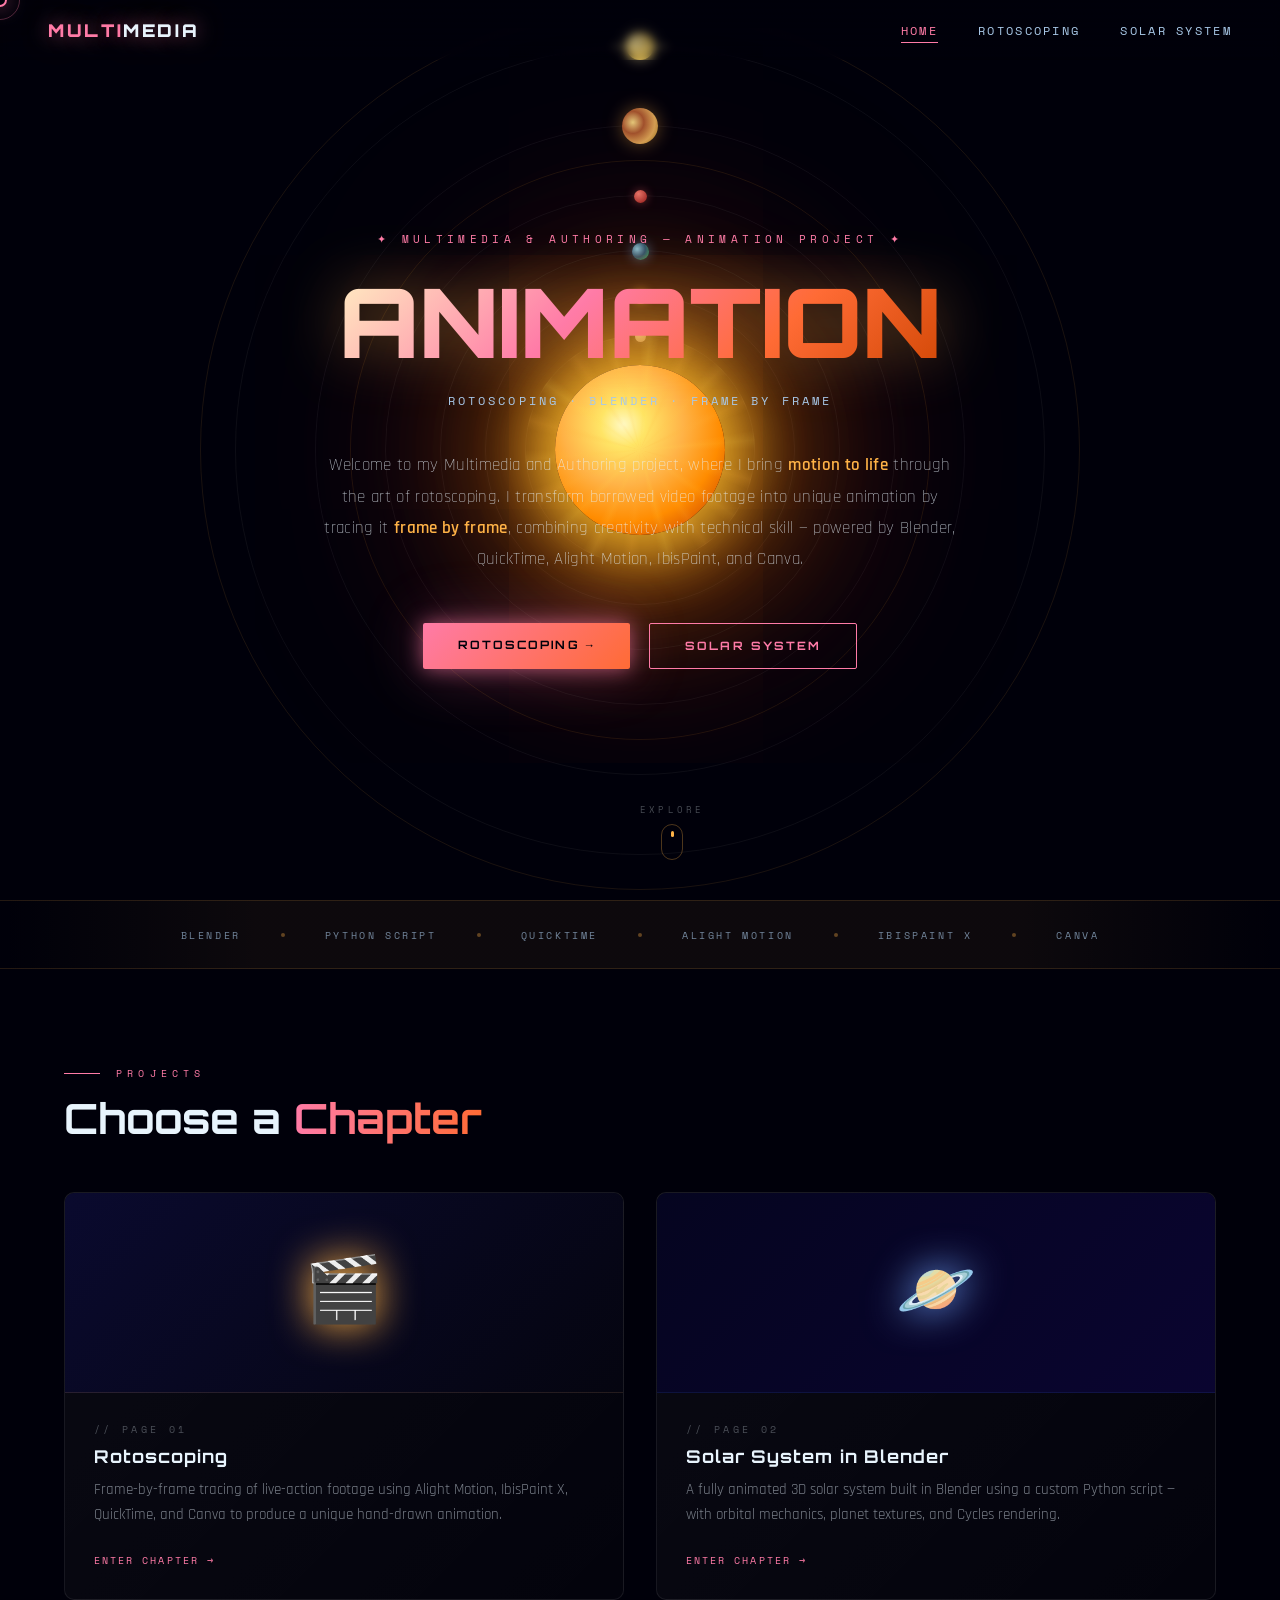
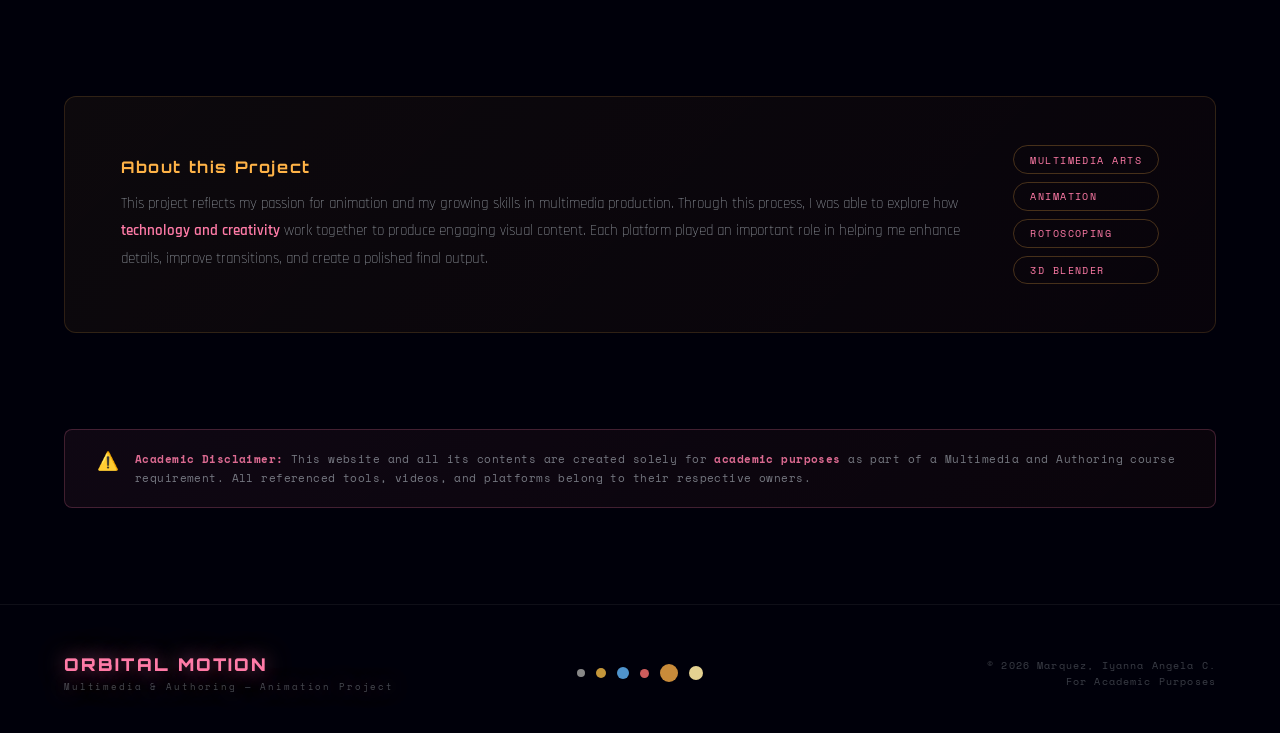
==== commit 991be203: "Change color variables to use 'pink'" ====
--- a/index.html
+++ b/index.html
@@ -75,7 +75,7 @@
   .hero-eyebrow {
     font-family: 'Space Mono', monospace;
     font-size: 0.68rem; letter-spacing: 0.4em;
-    color: var(--solar-gold); text-transform: uppercase;
+    color: var(--pink); text-transform: uppercase;
     margin-bottom: 1.5rem;
     opacity: 0; animation: fadeUp 0.8s ease 0.3s forwards;
   }
@@ -83,7 +83,7 @@
     font-family: 'Orbitron', monospace;
     font-size: clamp(3rem, 7.5vw, 6rem);
     font-weight: 900; line-height: 1.05;
-    background: linear-gradient(135deg, #fff9c4 0%, var(--solar-gold) 40%, var(--plasma) 70%, #cc4400 100%);
+    background: linear-gradient(135deg, #fff9c4 0%, var(--pink) 40%, var(--plasma) 70%, #cc4400 100%);
     -webkit-background-clip: text; -webkit-text-fill-color: transparent;
     background-clip: text;
     filter: drop-shadow(0 0 30px rgba(255,179,71,0.4));
@@ -251,7 +251,7 @@
     font-size: 0.96rem; line-height: 1.8;
     color: rgba(232,244,253,0.65); font-weight: 300;
   }
-  .about-text p strong { color: var(--solar-gold); font-weight: 600; }
+  .about-text p strong { color: var(--pink); font-weight: 600; }
   .about-tags { display: flex; flex-direction: column; gap: 0.5rem; flex-shrink: 0; }
   .about-tag {
     font-family: 'Space Mono', monospace;
@@ -259,7 +259,7 @@
     padding: 0.4rem 1rem;
     border: 1px solid rgba(255,179,71,0.25);
     border-radius: 20px;
-    color: rgba(255,179,71,0.7); text-transform: uppercase;
+    color: var(--pink); text-transform: uppercase;
     white-space: nowrap;
   }
 
@@ -303,7 +303,7 @@
 
   <div class="hero-content">
     <p class="hero-eyebrow">✦ Multimedia &amp; Authoring — Animation Project ✦</p>
-    <h1 class="hero-title">ORBITAL<br/>MOTION</h1>
+    <h1 class="hero-title">ANIMATION</h1>
     <p class="hero-subtitle">Rotoscoping · Blender · Frame by Frame</p>
     <p class="hero-intro">
       Welcome to my Multimedia and Authoring project, where I bring <strong>motion to life</strong> through the art of rotoscoping. I transform borrowed video footage into unique animation by tracing it <strong>frame by frame</strong>, combining creativity with technical skill — powered by Blender, QuickTime, Alight Motion, IbisPaint, and Canva.
@@ -344,7 +344,7 @@
         <p class="project-card-num">// PAGE 01</p>
         <h3 class="project-card-title">Rotoscoping</h3>
         <p class="project-card-desc">Frame-by-frame tracing of live-action footage using Alight Motion, IbisPaint X, QuickTime, and Canva to produce a unique hand-drawn animation.</p>
-        <span class="project-card-link">Enter Chapter →</span>
+        <span class="project-card-link" style="color:var(--pink);">Enter Chapter →</span>
       </div>
     </a>
 
@@ -356,7 +356,7 @@
         <p class="project-card-num">// PAGE 02</p>
         <h3 class="project-card-title">Solar System in Blender</h3>
         <p class="project-card-desc">A fully animated 3D solar system built in Blender using a custom Python script — with orbital mechanics, planet textures, and Cycles rendering.</p>
-        <span class="project-card-link" style="color:#6fa3f7;">Enter Chapter →</span>
+        <span class="project-card-link" style="color:var(--pink)";>Enter Chapter →</span>
       </div>
     </a>
 
--- a/style.css
+++ b/style.css
@@ -0,0 +1,385 @@
+@import url('https://fonts.googleapis.com/css2?family=Orbitron:wght@400;700;900&family=Space+Mono:ital,wght@0,400;0,700;1,400&family=Rajdhani:wght@300;400;600&display=swap');
+
+:root {
+  --void: #00000a;
+  --solar-gold: #ffb347;
+  --solar-amber: #ff8c00;
+  --pink: #ff7ba7;
+  --plasma: #ff6b35;
+  --starlight: #e8f4fd;
+  --stardust: #a8c8e8;
+  --glow-gold: 0 0 20px rgba(255,179,71,0.6), 0 0 60px rgba(255,179,71,0.3);
+  --glow-plasma: 0 0 20px rgba(255,107,53,0.6), 0 0 60px rgba(255,107,53,0.3);
+  --glow-blue: 0 0 20px rgba(79,148,205,0.6), 0 0 60px rgba(79,148,205,0.2);
+}
+
+*, *::before, *::after { box-sizing: border-box; margin: 0; padding: 0; }
+html { scroll-behavior: smooth; }
+
+body {
+  font-family: 'Rajdhani', sans-serif;
+  background: var(--void);
+  color: var(--starlight);
+  overflow-x: hidden;
+  cursor: none;
+}
+
+/* ─── CURSOR ─── */
+#cursor {
+  width: 14px; height: 14px;
+  border: 2px solid var(--pink);
+  border-radius: 50%;
+  position: fixed; top: 0; left: 0;
+  pointer-events: none; z-index: 9999;
+  transform: translate(-50%,-50%);
+  transition: transform 0.1s ease;
+  box-shadow: 0 0 20px rgba(255, 123, 167, 0.6), 0 0 60px rgba(255, 123, 167, 0.3);
+}
+#cursor-trail {
+  width: 40px; height: 40px;
+  border: 1px solid rgba(255, 123, 167, 0.3);
+  border-radius: 50%;
+  position: fixed; top: 0; left: 0;
+  pointer-events: none; z-index: 9998;
+  transform: translate(-50%,-50%);
+  transition: top 0.15s ease, left 0.15s ease;
+}
+
+/* ─── STARFIELD ─── */
+#starfield { position: fixed; inset: 0; z-index: 0; pointer-events: none; }
+
+/* ─── NAV ─── */
+nav {
+  position: fixed; top: 0; left: 0; right: 0;
+  z-index: 1000;
+  display: flex; align-items: center; justify-content: space-between;
+  padding: 1.2rem 3rem;
+  background: linear-gradient(to bottom, rgba(0,0,10,0.95), transparent);
+  backdrop-filter: blur(4px);
+}
+.nav-logo {
+  font-family: 'Orbitron', monospace;
+  font-size: 1.1rem; font-weight: 900;
+  color: var(--pink);
+  letter-spacing: 0.15em;
+  text-shadow: 0 0 20px rgba(255, 123, 167, 0.6), 0 0 60px rgba(255, 123, 167, 0.3);
+  text-decoration: none;
+}
+.nav-logo span { color: var(--starlight); }
+.nav-links { display: flex; gap: 2.5rem; list-style: none; }
+.nav-links a {
+  font-family: 'Space Mono', monospace;
+  font-size: 0.72rem; letter-spacing: 0.2em;
+  text-transform: uppercase;
+  color: var(--stardust);
+  text-decoration: none;
+  position: relative;
+  transition: color 0.3s;
+}
+.nav-links a::after {
+  content: '';
+  position: absolute; bottom: -4px; left: 0; right: 0;
+  height: 1px; background: var(--pink);
+  transform: scaleX(0); transform-origin: left;
+  transition: transform 0.3s ease;
+}
+.nav-links a:hover, .nav-links a.active { color: var(--pink); }
+.nav-links a:hover::after, .nav-links a.active::after { transform: scaleX(1); }
+
+/* ─── PAGE HERO ─── */
+.page-hero {
+  position: relative; z-index: 5;
+  min-height: 44vh;
+  display: flex; flex-direction: column;
+  align-items: center; justify-content: center;
+  text-align: center;
+  padding: 10rem 2rem 4rem;
+}
+.page-eyebrow {
+  font-family: 'Space Mono', monospace;
+  font-size: 0.65rem; letter-spacing: 0.45em;
+  color: var(--pink); text-transform: uppercase;
+  margin-bottom: 1rem;
+  opacity: 0; animation: fadeUp 0.7s ease 0.2s forwards;
+}
+.page-title {
+  font-family: 'Orbitron', monospace;
+  font-size: clamp(2.4rem, 6vw, 4.5rem);
+  font-weight: 900; line-height: 1.05;
+  background: linear-gradient(135deg, #fff9c4 0%, var(--pink) 45%, var(--plasma) 100%);
+  -webkit-background-clip: text; -webkit-text-fill-color: transparent;
+  background-clip: text;
+  filter: drop-shadow(0 0 24px rgba(255, 123, 167, 0.35));
+  margin-bottom: 1rem;
+  opacity: 0; animation: fadeUp 0.7s ease 0.35s forwards;
+}
+.page-sub {
+  font-family: 'Space Mono', monospace;
+  font-size: 0.72rem; letter-spacing: 0.25em;
+  color: rgba(232,244,253,0.45); text-transform: uppercase;
+  opacity: 0; animation: fadeUp 0.7s ease 0.5s forwards;
+}
+
+/* ─── SECTION SHARED ─── */
+.section {
+  position: relative; z-index: 5;
+  padding: 5rem 4rem;
+  max-width: 1300px; margin: 0 auto;
+}
+.section-label {
+  font-family: 'Space Mono', monospace;
+  font-size: 0.65rem; letter-spacing: 0.5em;
+  color: var(--pink); text-transform: uppercase;
+  margin-bottom: 0.8rem;
+  display: flex; align-items: center; gap: 1rem;
+}
+.section-label::before {
+  content: ''; display: inline-block;
+  width: 36px; height: 1px; background: var(--pink);
+}
+.section-title {
+  font-family: 'Orbitron', monospace;
+  font-size: clamp(1.5rem, 3.5vw, 2.6rem);
+  font-weight: 700; color: var(--starlight);
+  margin-bottom: 1.2rem; line-height: 1.2;
+}
+.section-title em {
+  font-style: normal;
+  background: linear-gradient(90deg, var(--pink), var(--plasma));
+  -webkit-background-clip: text; -webkit-text-fill-color: transparent;
+  background-clip: text;
+}
+.section-desc {
+  font-size: 1.05rem; line-height: 1.9;
+  color: rgba(232,244,253,0.75);
+  font-weight: 300; letter-spacing: 0.02em;
+  max-width: 720px;
+  margin-bottom: 2rem;
+}
+
+/* ─── MEDIA GRID ─── */
+.media-grid {
+  display: grid;
+  grid-template-columns: repeat(auto-fill, minmax(320px, 1fr));
+  gap: 1.5rem;
+  margin-top: 2.5rem;
+}
+.media-card {
+  background: linear-gradient(135deg, rgba(255,255,255,0.04), rgba(255,255,255,0.01));
+  border: 1px solid rgba(255,255,255,0.08);
+  border-radius: 8px;
+  overflow: hidden;
+  transition: all 0.35s ease;
+  position: relative;
+}
+.media-card:hover {
+  border-color: rgba(255, 123, 167, 0.3);
+  transform: translateY(-4px);
+  box-shadow: 0 12px 40px rgba(0,0,0,0.4), 0 0 30px rgba(255, 123, 167, 0.06);
+}
+.media-card-top {
+  position: absolute; top: 0; left: 0; right: 0;
+  height: 2px; opacity: 0;
+  transition: opacity 0.3s;
+}
+.media-card:hover .media-card-top { opacity: 1; }
+.media-embed {
+  position: relative; width: 100%; aspect-ratio: 16/9;
+  background: #000;
+}
+.media-embed iframe {
+  position: absolute; inset: 0; width: 100%; height: 100%;
+}
+.media-placeholder {
+  position: relative; width: 100%; aspect-ratio: 16/9;
+  background: linear-gradient(135deg, rgba(10,10,40,0.9), rgba(5,5,20,0.95));
+  display: flex; flex-direction: column;
+  align-items: center; justify-content: center; gap: 1rem;
+  border-bottom: 1px solid rgba(255,255,255,0.06);
+}
+.media-placeholder-icon { font-size: 2.5rem; opacity: 0.4; }
+.media-placeholder-text {
+  font-family: 'Space Mono', monospace;
+  font-size: 0.62rem; letter-spacing: 0.25em;
+  color: rgba(232,244,253,0.25); text-transform: uppercase;
+  text-align: center; padding: 0 1rem;
+}
+.media-upload-badge {
+  position: absolute; top: 10px; right: 10px;
+  background: rgba(255, 123, 167, 0.12);
+  border: 1px dashed rgba(255, 123, 167, 0.35);
+  border-radius: 4px;
+  padding: 0.25rem 0.6rem;
+  font-family: 'Space Mono', monospace;
+  font-size: 0.55rem; letter-spacing: 0.15em;
+  color: rgba(255, 123, 167, 0.6); text-transform: uppercase;
+}
+.media-info {
+  padding: 1.1rem 1.3rem;
+}
+.media-title {
+  font-family: 'Orbitron', monospace;
+  font-size: 0.72rem; font-weight: 700;
+  color: var(--pink); letter-spacing: 0.1em;
+  margin-bottom: 0.35rem;
+}
+.media-desc {
+  font-size: 0.84rem; color: rgba(232,244,253,0.5);
+  line-height: 1.55;
+}
+
+/* ─── DIVIDER ─── */
+.divider {
+  position: relative; z-index: 5;
+  height: 1px; margin: 0 4rem;
+  background: linear-gradient(to right, transparent, rgba(255, 123, 167, 0.2), transparent);
+}
+
+/* ─── DISCLAIMER ─── */
+.disclaimer-banner {
+  position: relative; z-index: 5;
+  display: flex; align-items: flex-start; gap: 1rem;
+  margin: 3rem 4rem 0;
+  padding: 1.2rem 2rem;
+  background: linear-gradient(135deg, rgba(255, 123, 167, 0.06), rgba(255,107,53,0.04));
+  border: 1px solid rgba(255, 123, 167, 0.22);
+  border-radius: 8px;
+}
+.disclaimer-icon { font-size: 1.1rem; flex-shrink: 0; margin-top: 0.1rem; }
+.disclaimer-banner p {
+  font-family: 'Space Mono', monospace;
+  font-size: 0.67rem; line-height: 1.8; letter-spacing: 0.04em;
+  color: rgba(232,244,253,0.48);
+}
+.disclaimer-banner strong { color: rgba(255, 123, 167, 0.85); }
+
+/* ─── VIDEO DISCLAIMER ─── */
+.video-disclaimer {
+  display: flex; gap: 1rem; align-items: flex-start;
+  background: linear-gradient(135deg, rgba(255, 123, 167, 0.05), rgba(255,107,53,0.03));
+  border: 1px solid rgba(255, 123, 167, 0.18);
+  border-left: 3px solid var(--pink);
+  border-radius: 6px;
+  padding: 1.1rem 1.4rem;
+  margin-top: 1.2rem;
+}
+.vd-icon { font-size: 1.1rem; flex-shrink: 0; margin-top: 0.1rem; }
+.vd-label {
+  display: block;
+  font-family: 'Orbitron', monospace;
+  font-size: 0.62rem; font-weight: 700;
+  letter-spacing: 0.2em; text-transform: uppercase;
+  color: var(--pink); margin-bottom: 0.35rem;
+}
+.vd-text {
+  font-family: 'Space Mono', monospace;
+  font-size: 0.65rem; line-height: 1.85; letter-spacing: 0.04em;
+  color: rgba(232,244,253,0.48);
+}
+.vd-text strong { color: rgba(255, 123, 167, 0.85); }
+
+/* ─── FOOTER ─── */
+footer {
+  position: relative; z-index: 5;
+  border-top: 1px solid rgba(255,255,255,0.06);
+  padding: 3rem 4rem 2.5rem;
+  margin-top: 6rem;
+  display: grid;
+  grid-template-columns: 1fr auto 1fr;
+  align-items: center; gap: 2rem;
+}
+.footer-brand {
+  font-family: 'Orbitron', monospace;
+  font-size: 1.1rem; font-weight: 900;
+  color: var(--pink); letter-spacing: 0.12em;
+  text-shadow: 0 0 20px rgba(255, 123, 167, 0.6), 0 0 60px rgba(255, 123, 167, 0.3);
+}
+.footer-brand small {
+  display: block;
+  font-family: 'Space Mono', monospace;
+  font-size: 0.58rem; letter-spacing: 0.2em;
+  color: rgba(232,244,253,0.3);
+  margin-top: 0.3rem; font-weight: 400;
+}
+.footer-planets {
+  display: flex; gap: 0.7rem; justify-content: center; align-items: center;
+}
+.fp { border-radius: 50%; flex-shrink: 0; }
+.footer-copy {
+  font-family: 'Space Mono', monospace;
+  font-size: 0.6rem; letter-spacing: 0.12em;
+  color: rgba(232,244,253,0.25);
+  text-align: right; line-height: 1.7;
+}
+
+/* ─── BUTTONS ─── */
+.btn-primary {
+  font-family: 'Orbitron', monospace;
+  font-size: 0.72rem; letter-spacing: 0.18em;
+  padding: 0.9rem 2.2rem;
+  background: linear-gradient(135deg, var(--pink), var(--plasma));
+  color: var(--void); text-decoration: none;
+  border-radius: 2px; font-weight: 700;
+  text-transform: uppercase;
+  transition: all 0.3s ease;
+  box-shadow: 0 0 20px rgba(255, 123, 167, 0.6), 0 0 60px rgba(255, 123, 167, 0.3);
+  display: inline-block;
+}
+.btn-primary:hover { transform: translateY(-2px) scale(1.03); box-shadow: 0 0 40px rgba(255, 123, 167, 0.8); }
+.btn-outline {
+  font-family: 'Orbitron', monospace;
+  font-size: 0.72rem; letter-spacing: 0.18em;
+  padding: 0.9rem 2.2rem;
+  border: 1px solid var(--pink);
+  color: var(--pink); text-decoration: none;
+  border-radius: 2px; font-weight: 700;
+  text-transform: uppercase;
+  transition: all 0.3s ease;
+  display: inline-block;
+}
+.btn-outline:hover { background: rgba(255, 123, 167, 0.1); box-shadow: 0 0 20px rgba(255, 123, 167, 0.6), 0 0 60px rgba(255, 123, 167, 0.3); transform: translateY(-2px); }
+
+/* ─── CORNER BRACKETS ─── */
+.vcorner {
+  position: absolute;
+  width: 18px; height: 18px;
+  border-color: var(--pink);
+  border-style: solid; opacity: 0.55;
+}
+.vc-tl { top: 0; left: 0; border-width: 2px 0 0 2px; }
+.vc-tr { top: 0; right: 0; border-width: 2px 2px 0 0; }
+.vc-bl { bottom: 0; left: 0; border-width: 0 0 2px 2px; }
+.vc-br { bottom: 0; right: 0; border-width: 0 2px 2px 0; }
+
+/* ─── ANIMATIONS ─── */
+@keyframes fadeUp {
+  from { opacity: 0; transform: translateY(24px); }
+  to   { opacity: 1; transform: translateY(0); }
+}
+@keyframes orbit-spin { to { transform: rotate(360deg); } }
+@keyframes sun-pulse {
+  0%,100% { box-shadow: 0 0 60px 20px rgba(255,200,50,0.8), 0 0 120px 40px rgba(255,140,0,0.5), 0 0 200px 80px rgba(255,100,0,0.3); }
+  50%     { box-shadow: 0 0 80px 30px rgba(255,210,60,0.9), 0 0 160px 60px rgba(255,150,0,0.6), 0 0 280px 100px rgba(255,110,0,0.35); }
+}
+
+/* ─── SHARED STARFIELD SCRIPT STYLES ─── */
+.orbit-ring {
+  position: absolute;
+  border: 1px solid rgba(255,179,71,0.1);
+  border-radius: 50%;
+  animation: orbit-spin linear infinite;
+  pointer-events: none;
+}
+
+/* ─── RESPONSIVE ─── */
+@media (max-width: 900px) {
+  nav { padding: 1rem 1.5rem; }
+  .nav-links { gap: 1.5rem; }
+  .section { padding: 3.5rem 1.5rem; }
+  footer { grid-template-columns: 1fr; text-align: center; padding: 2rem 1.5rem; }
+  .footer-copy { text-align: center; }
+  .disclaimer-banner { margin: 2rem 1.5rem 0; }
+  .divider { margin: 0 1.5rem; }
+  .media-grid { grid-template-columns: 1fr; }
+}
+
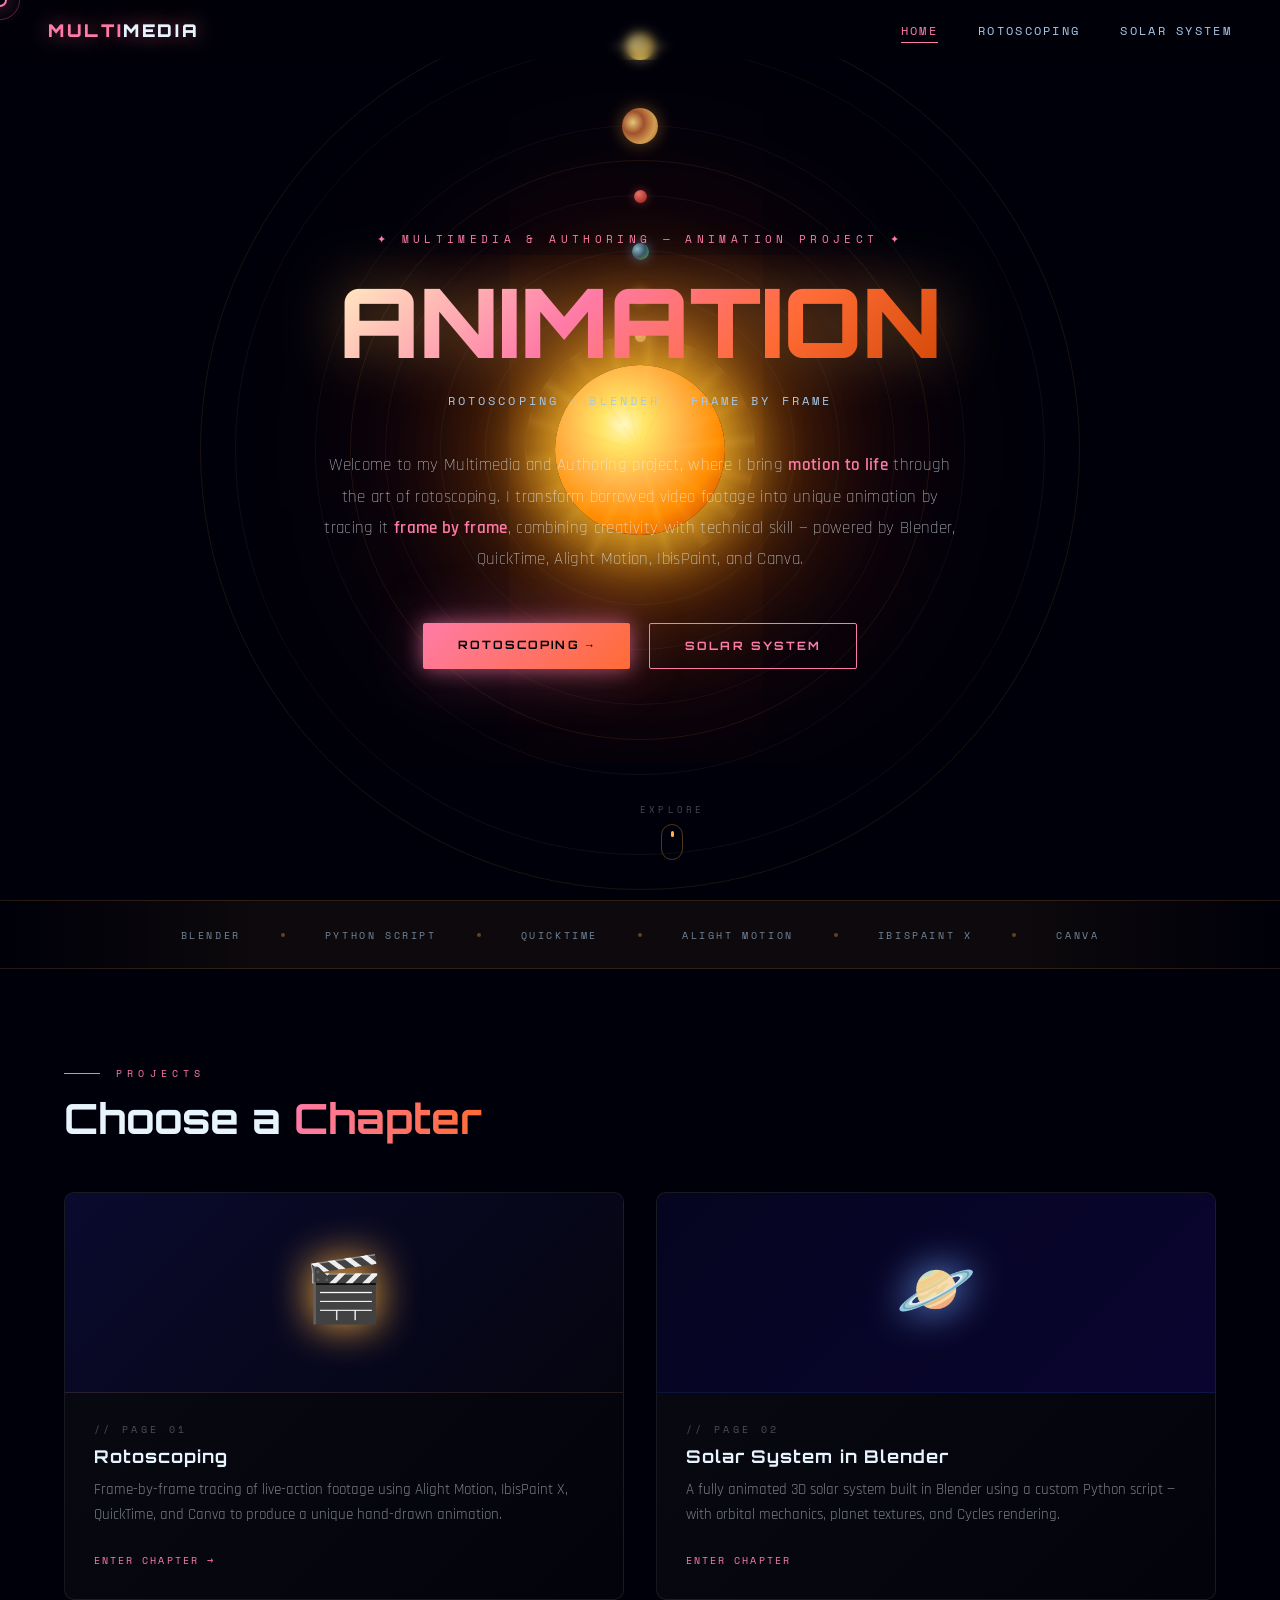
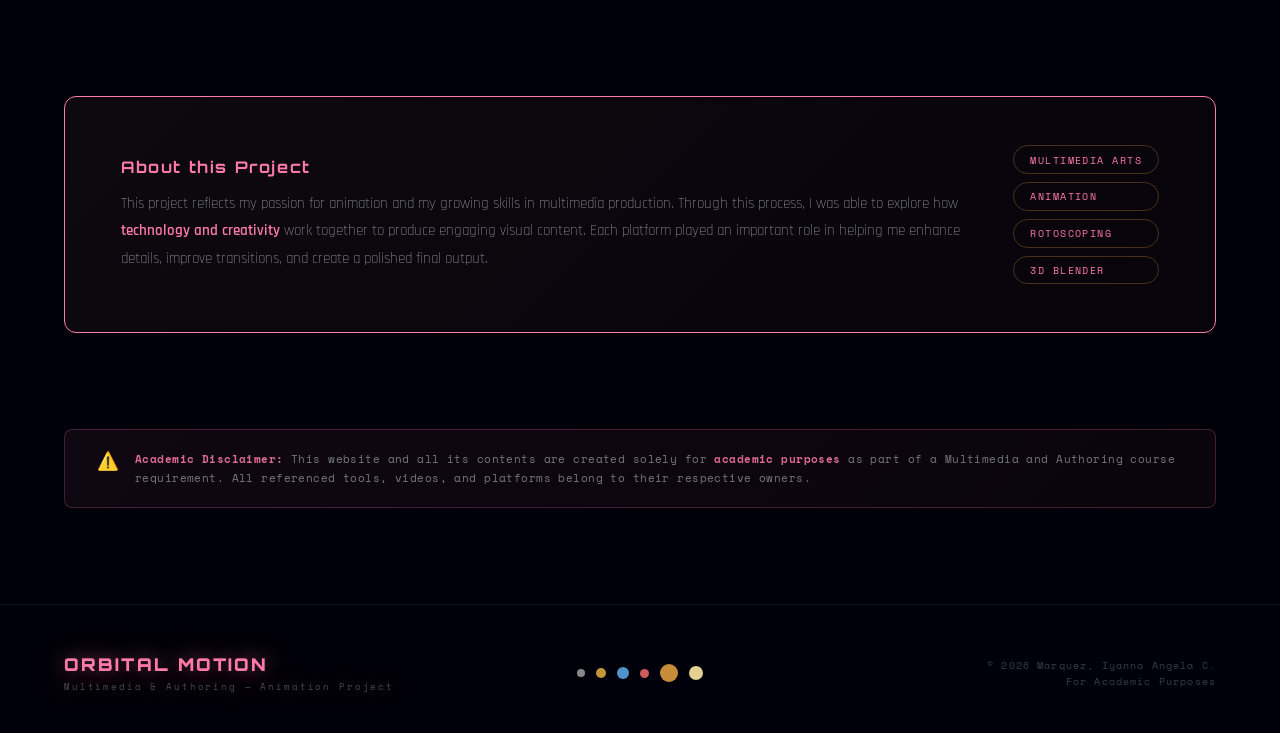
==== commit e2cca311: "Update index.html" ====
--- a/index.html
+++ b/index.html
@@ -104,7 +104,7 @@
     font-weight: 300; letter-spacing: 0.02em;
     opacity: 0; animation: fadeUp 0.8s ease 0.9s forwards;
   }
-  .hero-intro strong { color: var(--solar-gold); font-weight: 600; }
+  .hero-intro strong { color: var(--pink); font-weight: 600; }
   .hero-cta {
     display: flex; gap: 1.2rem; justify-content: center; flex-wrap: wrap;
     opacity: 0; animation: fadeUp 0.8s ease 1.1s forwards;
@@ -236,7 +236,7 @@
     margin: 0 4rem 6rem;
     padding: 3rem 3.5rem;
     background: linear-gradient(135deg, rgba(255,179,71,0.05), rgba(255,107,53,0.03));
-    border: 1px solid rgba(255,179,71,0.15);
+    border: 1px solid var(--pink);
     border-radius: 12px;
     display: grid; grid-template-columns: 1fr auto;
     gap: 3rem; align-items: center;
@@ -244,7 +244,7 @@
   .about-text h3 {
     font-family: 'Orbitron', monospace;
     font-size: 1rem; font-weight: 700;
-    color: var(--solar-gold); letter-spacing: 0.1em;
+    color: var(--pink); letter-spacing: 0.1em;
     margin-bottom: 0.8rem;
   }
   .about-text p {
@@ -356,7 +356,7 @@
         <p class="project-card-num">// PAGE 02</p>
         <h3 class="project-card-title">Solar System in Blender</h3>
         <p class="project-card-desc">A fully animated 3D solar system built in Blender using a custom Python script — with orbital mechanics, planet textures, and Cycles rendering.</p>
-        <span class="project-card-link" style="color:var(--pink)";>Enter Chapter →</span>
+        <span class="project-card-link" style="color:var(--pink);">Enter Chapter</span>
       </div>
     </a>
 
